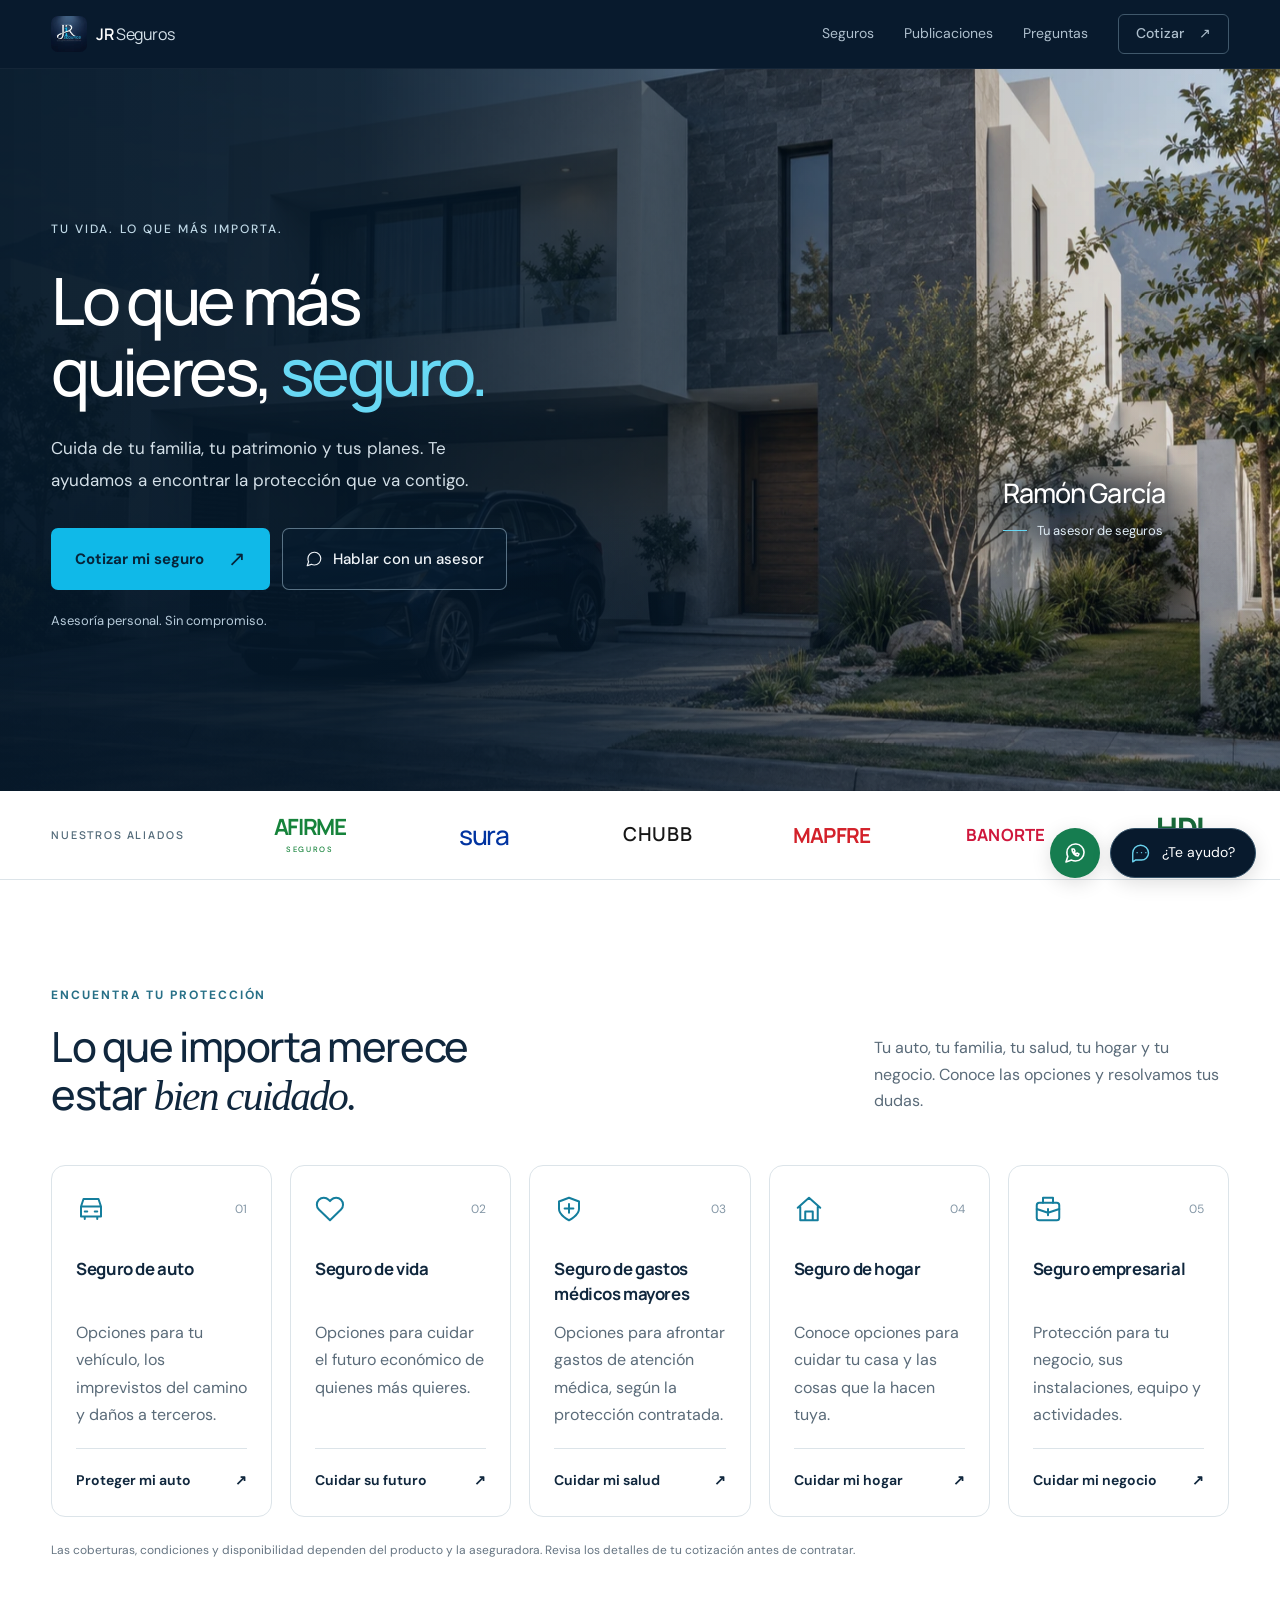
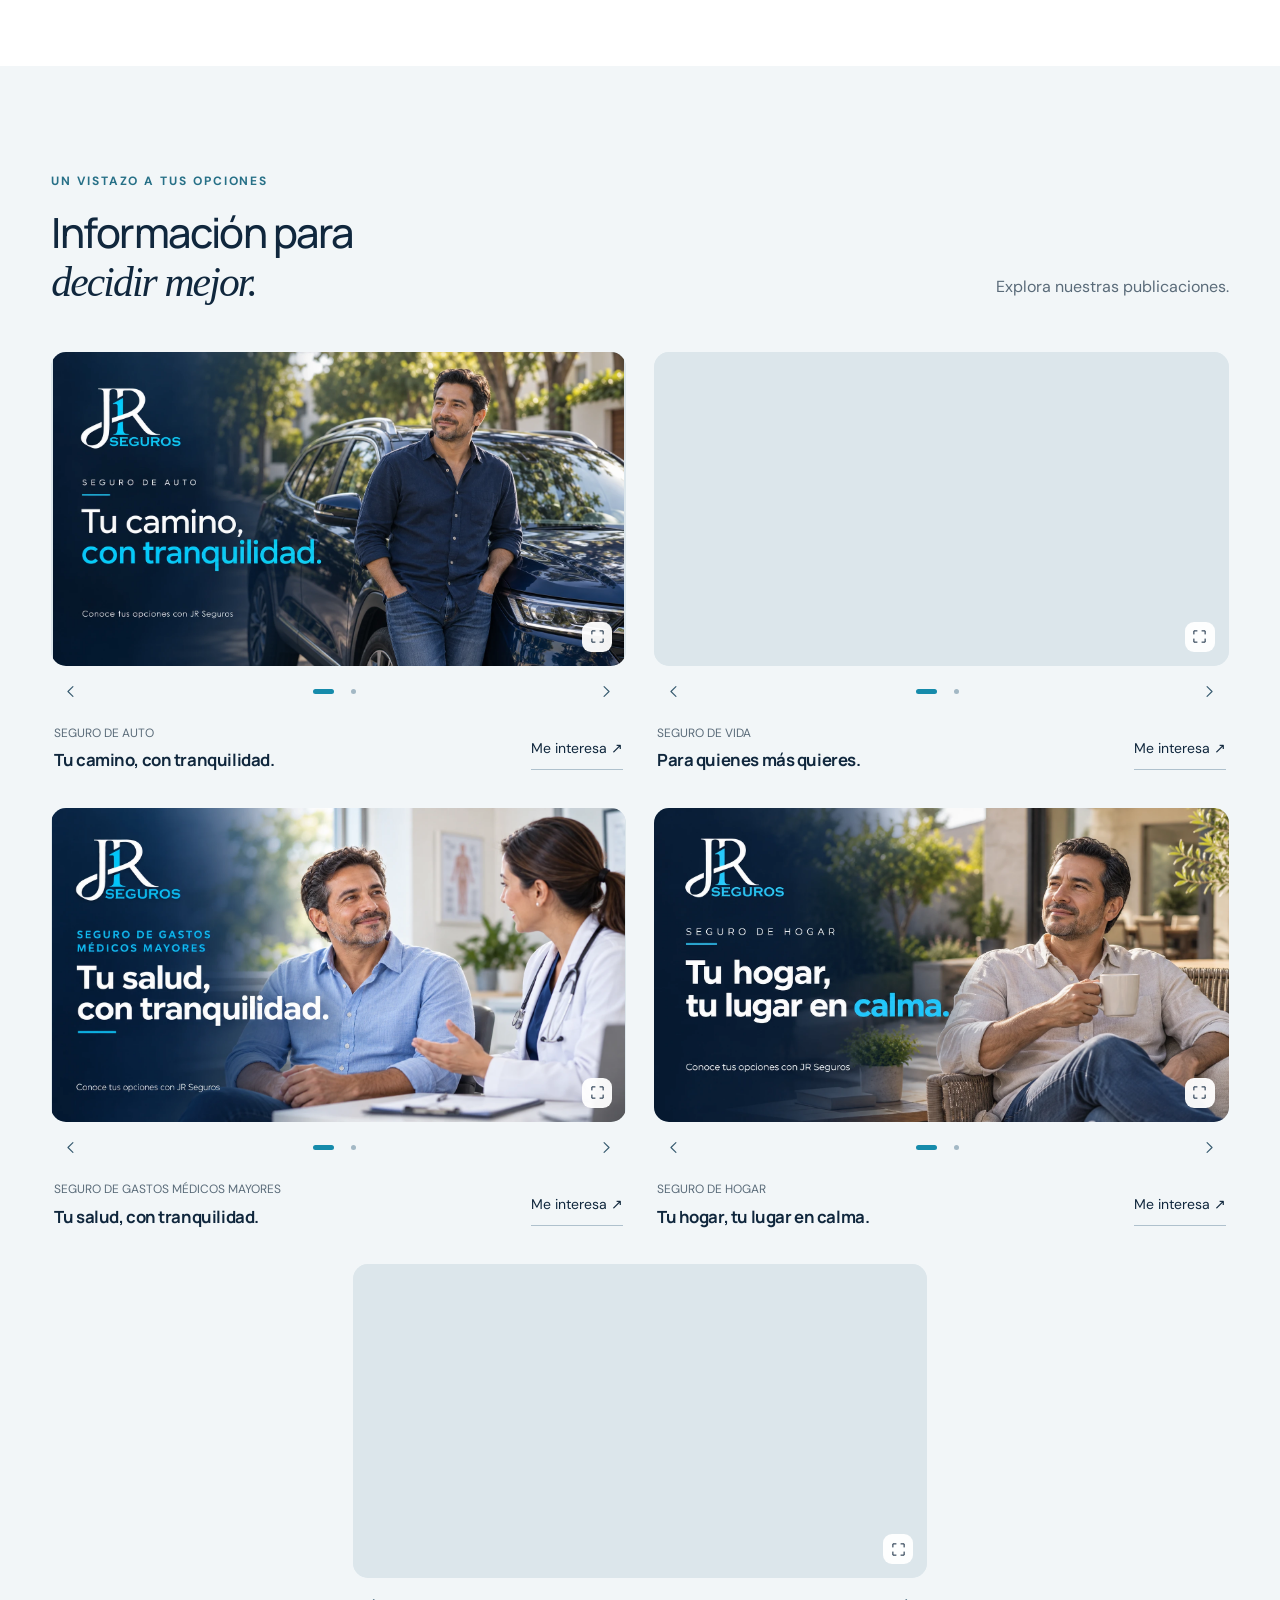
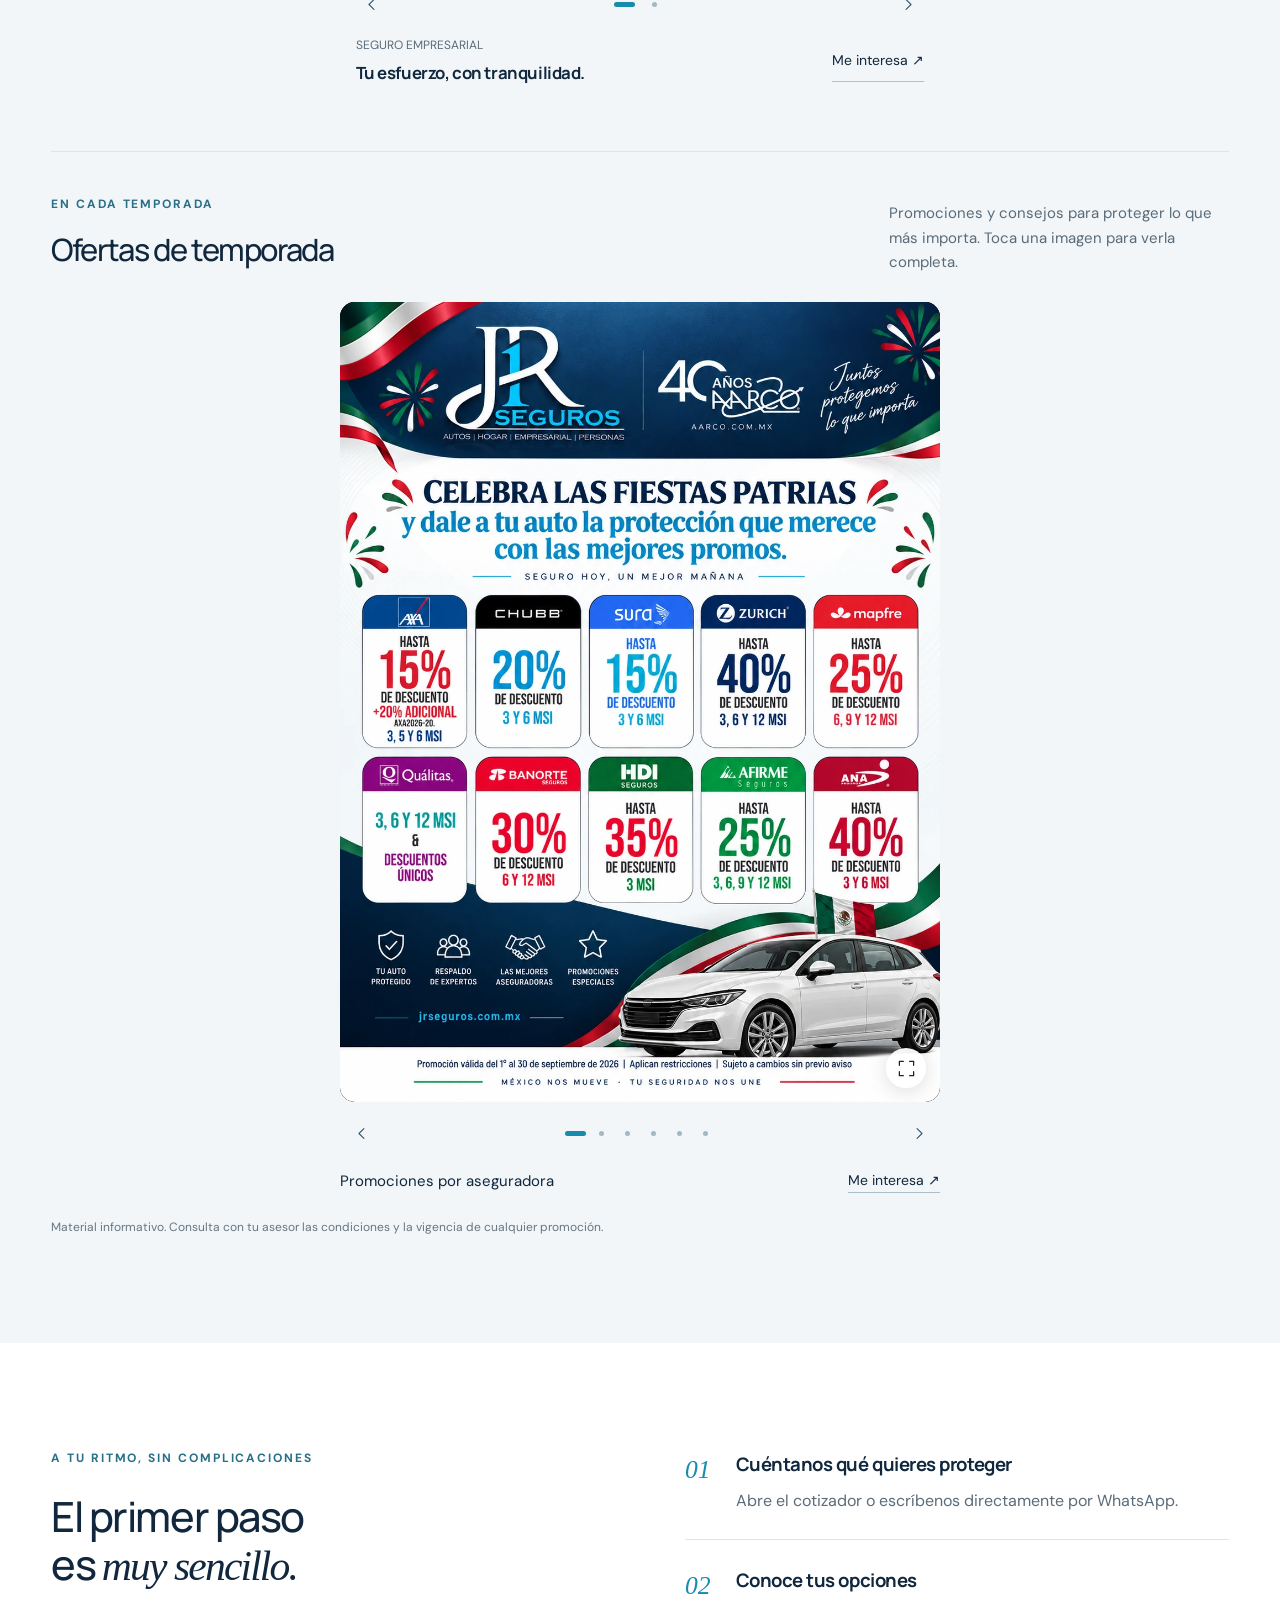
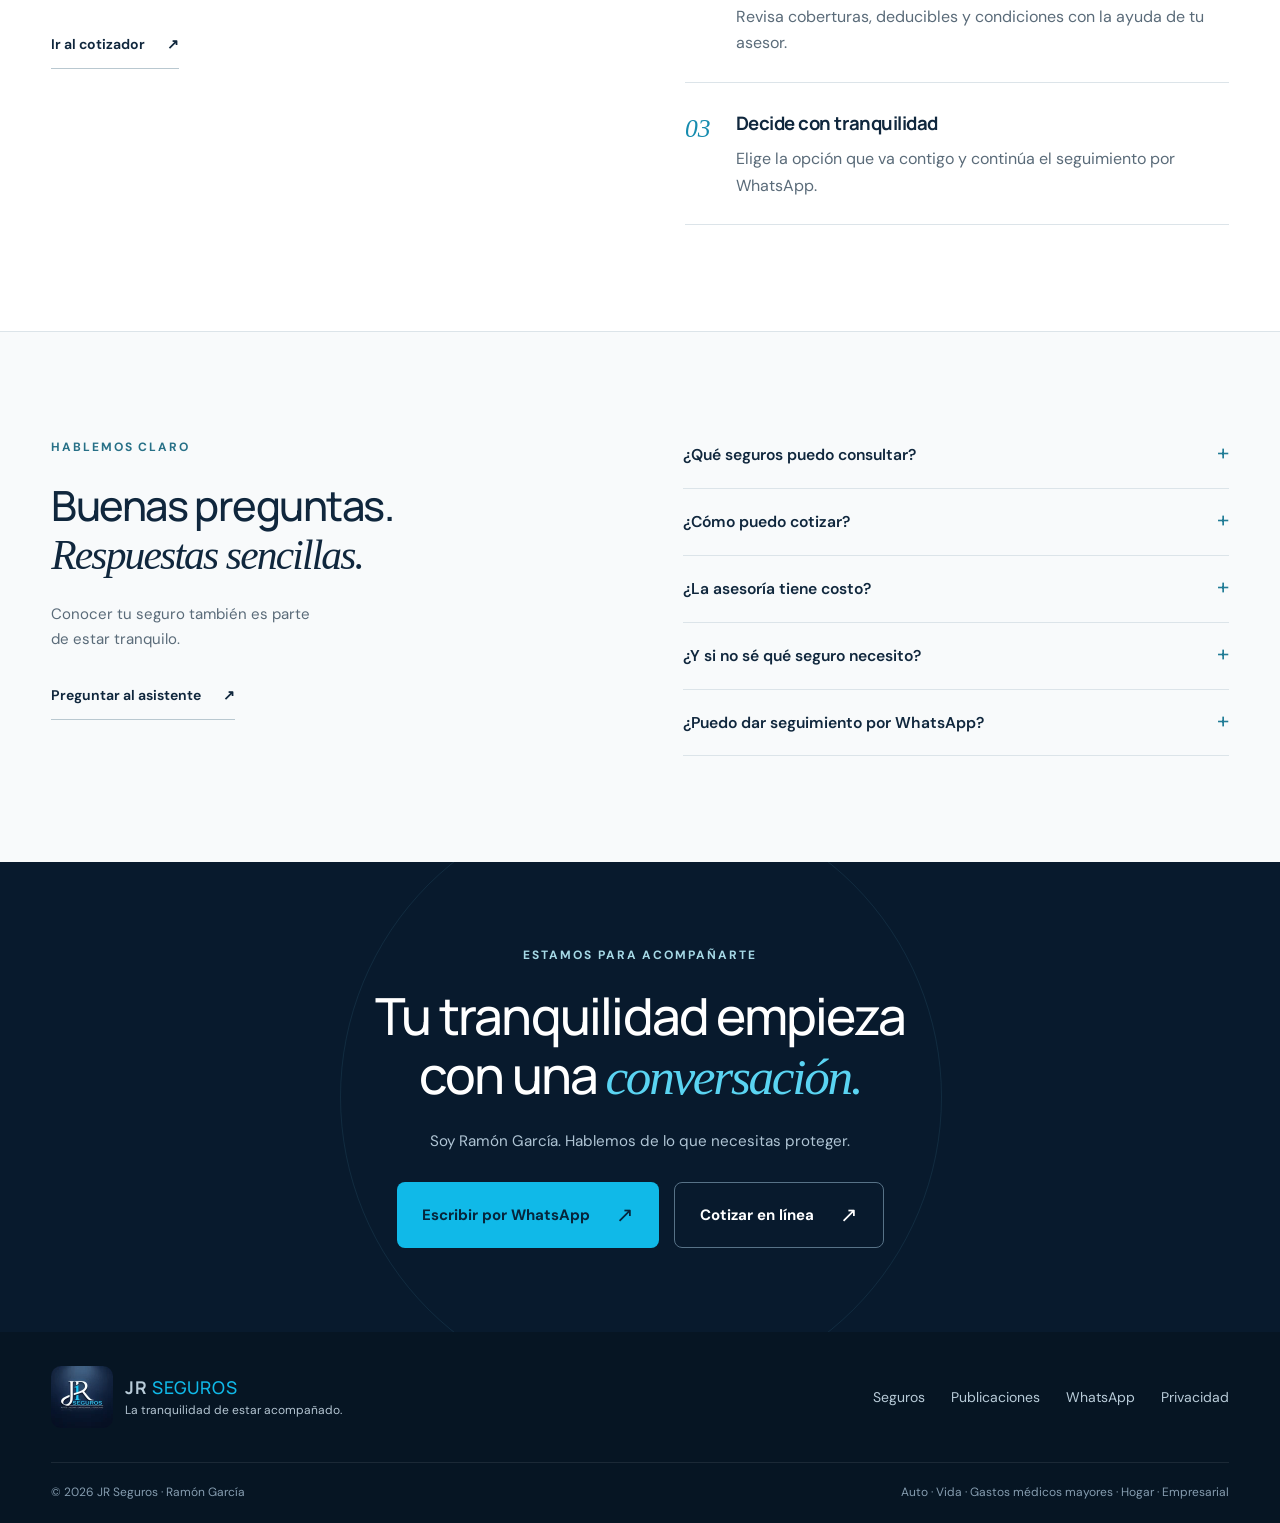
==== index.html @ f280c296 "Agrega ofertas con identidad JR y carrusel de cuatro segundos" ====
<!doctype html>
<html lang="es-MX">
  <head>
    <meta charset="utf-8" />
    <meta name="viewport" content="width=device-width, initial-scale=1" />
    <meta name="theme-color" content="#081a2d" />
    <meta
      name="description"
      content="JR Seguros: seguro de auto, vida, gastos médicos mayores, hogar y empresarial. Cotiza y recibe atención personal de Ramón García por WhatsApp."
    />
    <title>JR Seguros | Protege lo que hace tu vida única</title>
    <link
      rel="icon"
      href="assets/images/optimized/favicon.png"
      type="image/png"
    />
    <link
      rel="preload"
      href="assets/fonts/dm-sans-latin.woff2"
      as="font"
      type="font/woff2"
      crossorigin
    />
    <link
      rel="preload"
      href="assets/fonts/manrope-latin.woff2"
      as="font"
      type="font/woff2"
      crossorigin
    />
    <link rel="stylesheet" href="css/styles.css" />
    <link rel="stylesheet" href="css/intro.css" />
    <link rel="stylesheet" href="css/motion.css" />
    <link rel="stylesheet" href="css/carruseles.css?v=temporada-202609" />
    <link rel="stylesheet" href="css/aliados.css" />
    <link rel="stylesheet" href="css/productos.css" />
    <link rel="stylesheet" href="css/pulido.css" />
    <script src="js/contenido.js?v=temporada-202609" defer></script>
    <script src="js/conocimiento.js" defer></script>
    <script src="js/asistente.js" defer></script>
    <script src="js/carruseles.js?v=temporada-202609" defer></script>
    <script src="js/aliados.js" defer></script>
    <script src="js/app.js?v=temporada-202609" defer></script>
  </head>
  <body>
    <a class="skip-link" href="#contenido">Saltar al contenido</a>
    <header class="header" id="inicio">
      <div class="container nav-row">
        <a class="brand" href="#inicio" aria-label="JR Seguros, inicio"
          ><img
            src="assets/images/optimized/logo-minimalista.webp"
            alt=""
            width="36"
            height="36"
          /><span>JR <b>Seguros</b></span></a
        >
        <button
          class="menu-toggle icon-button"
          id="menu-toggle"
          aria-label="Abrir menú"
          aria-controls="nav"
          aria-expanded="false"
        >
          <svg viewBox="0 0 24 24"><path d="M4 7h16M4 12h16M4 17h16" /></svg>
        </button>
        <nav id="nav" aria-label="Navegación principal">
          <a href="#seguros">Seguros</a
          ><a href="#publicaciones">Publicaciones</a
          ><a href="#preguntas">Preguntas</a
          ><a
            class="nav-quote"
            data-cotizar
            href="cotizar.html?v=aviso-3s-v2"
            target="_blank"
            rel="noopener noreferrer"
            >Cotizar <span aria-hidden="true">↗</span></a
          >
        </nav>
      </div>
    </header>
    <main id="contenido">
      <section class="intro" aria-labelledby="hero-title">
        <div class="intro-background" aria-hidden="true">
          <img
            src="assets/images/optimized/portada-patrimonio.webp"
            alt=""
            width="1448"
            height="1086"
            fetchpriority="high"
          />
        </div>
        <div class="container intro-layout">
          <div class="intro-copy">
            <p class="intro-eyebrow">TU VIDA. LO QUE MÁS IMPORTA.</p>
            <h1 id="hero-title">
              Lo que más<br />quieres, <strong>seguro.</strong>
            </h1>
            <p class="intro-description">
              Cuida de tu familia, tu patrimonio y tus planes. Te ayudamos a
              encontrar la protección que va contigo.
            </p>
            <div class="intro-actions">
              <a
                class="button"
                data-cotizar
                href="cotizar.html?v=aviso-3s-v2"
                target="_blank"
                rel="noopener noreferrer"
                >Cotizar mi seguro <span aria-hidden="true">↗</span></a
              ><a
                class="intro-whatsapp"
                data-whatsapp
                href="https://wa.me/524774909866"
                target="_blank"
                rel="noopener noreferrer"
                ><svg viewBox="0 0 24 24">
                  <path
                    d="M21 11.5a8.4 8.4 0 0 1-8.5 8.5 9.2 9.2 0 0 1-4-.9L3 21l1.8-5.5a9.2 9.2 0 0 1-.9-4A8.4 8.4 0 0 1 12.4 3H13a8.4 8.4 0 0 1 8 8z"
                  /></svg
                >Hablar con un asesor</a
              >
            </div>
            <p class="intro-note">Asesoría personal. Sin compromiso.</p>
          </div>
          <div class="intro-signature">
            <p class="intro-signature-name">Ramón García</p>
            <p class="intro-signature-role">Tu asesor de seguros</p>
          </div>
        </div>
      </section>
      <section
        class="insurer-strip allies-strip"
        aria-labelledby="allies-title"
      >
        <div class="container allies-row">
          <h2 class="allies-heading" id="allies-title">NUESTROS ALIADOS</h2>
          <div class="allies-window">
            <div class="allies-track">
              <ul class="allies-list">
                <li>
                  <span class="ally-name ally-afirme"
                    >AFIRME<small>SEGUROS</small></span
                  >
                </li>
                <li><span class="ally-name ally-sura">sura</span></li>
                <li><span class="ally-name ally-chubb">CHUBB</span></li>
                <li><span class="ally-name ally-mapfre">MAPFRE</span></li>
                <li><span class="ally-name ally-banorte">BANORTE</span></li>
                <li>
                  <span class="ally-name ally-hdi"
                    >HDI<small>SEGUROS</small></span
                  >
                </li>
                <li>
                  <span class="ally-name ally-ana"
                    >ANA<small>SEGUROS</small></span
                  >
                </li>
                <li><span class="ally-name ally-axa">AXA</span></li>
                <li><span class="ally-name ally-qualitas">Quálitas</span></li>
                <li><span class="ally-name ally-zurich">Zurich</span></li>
              </ul>
            </div>
          </div>
        </div>
      </section>
      <section class="section container" id="seguros">
        <div class="section-heading reveal">
          <div>
            <p class="eyebrow dark">ENCUENTRA TU PROTECCIÓN</p>
            <h2>Lo que importa merece<br />estar <em>bien cuidado.</em></h2>
          </div>
          <p>
            Tu auto, tu familia, tu salud, tu hogar y tu negocio. Conoce las
            opciones y resolvamos tus dudas.
          </p>
        </div>
        <div class="product-grid" id="product-grid"></div>
        <p class="fine-print">
          Las coberturas, condiciones y disponibilidad dependen del producto y
          la aseguradora. Revisa los detalles de tu cotización antes de
          contratar.
        </p>
      </section>
      <section class="publications section" id="publicaciones">
        <div class="container">
          <div class="section-heading reveal">
            <div>
              <p class="eyebrow dark">UN VISTAZO A TUS OPCIONES</p>
              <h2>Información para<br /><em>decidir mejor.</em></h2>
            </div>
            <p>Explora nuestras publicaciones.</p>
          </div>
          <div class="publication-grid" id="publication-grid"></div>
          <section
            class="seasonal-section"
            id="ofertas"
            aria-labelledby="seasonal-title"
          >
            <div class="seasonal-heading reveal">
              <div>
                <p class="eyebrow dark">EN CADA TEMPORADA</p>
                <h3 id="seasonal-title">Ofertas de temporada</h3>
              </div>
              <p id="seasonal-description">
                Un espacio para conocer nuestras próximas promociones.
              </p>
            </div>
            <div id="seasonal-carousel"></div>
          </section>
          <p class="fine-print">
            Material informativo. Consulta con tu asesor las condiciones y la
            vigencia de cualquier promoción.
          </p>
        </div>
      </section>
      <section
        class="section container process"
        aria-labelledby="process-title"
      >
        <div class="reveal">
          <p class="eyebrow dark">A TU RITMO, SIN COMPLICACIONES</p>
          <h2 id="process-title">
            El primer paso<br />es <em>muy sencillo.</em>
          </h2>
          <a
            class="text-link"
            data-cotizar
            href="cotizar.html?v=aviso-3s-v2"
            target="_blank"
            rel="noopener noreferrer"
            >Ir al cotizador <span aria-hidden="true">↗</span></a
          >
        </div>
        <div class="steps">
          <article class="reveal">
            <span>01</span>
            <div>
              <h3>Cuéntanos qué quieres proteger</h3>
              <p>Abre el cotizador o escríbenos directamente por WhatsApp.</p>
            </div>
          </article>
          <article class="reveal">
            <span>02</span>
            <div>
              <h3>Conoce tus opciones</h3>
              <p>
                Revisa coberturas, deducibles y condiciones con la ayuda de tu
                asesor.
              </p>
            </div>
          </article>
          <article class="reveal">
            <span>03</span>
            <div>
              <h3>Decide con tranquilidad</h3>
              <p>
                Elige la opción que va contigo y continúa el seguimiento por
                WhatsApp.
              </p>
            </div>
          </article>
        </div>
      </section>
      <section class="faq-section section" id="preguntas">
        <div class="container faq-layout">
          <div class="reveal">
            <p class="eyebrow dark">HABLEMOS CLARO</p>
            <h2>Buenas preguntas.<br /><em>Respuestas sencillas.</em></h2>
            <p>Conocer tu seguro también es parte<br />de estar tranquilo.</p>
            <button class="text-link" data-open-chat>
              Preguntar al asistente <span aria-hidden="true">↗</span>
            </button>
          </div>
          <div class="faq-list" id="faq-list"></div>
        </div>
      </section>
      <section class="contact-section" id="contacto">
        <div class="container contact-inner reveal">
          <p class="eyebrow">ESTAMOS PARA ACOMPAÑARTE</p>
          <h2>Tu tranquilidad empieza<br />con una <em>conversación.</em></h2>
          <p>Soy Ramón García. Hablemos de lo que necesitas proteger.</p>
          <div class="contact-actions">
            <a
              class="button"
              data-whatsapp
              href="https://wa.me/524774909866"
              target="_blank"
              rel="noopener noreferrer"
              >Escribir por WhatsApp <span aria-hidden="true">↗</span></a
            ><a
              class="button button-outline"
              data-cotizar
              href="cotizar.html?v=aviso-3s-v2"
              target="_blank"
              rel="noopener noreferrer"
              >Cotizar en línea <span aria-hidden="true">↗</span></a
            >
          </div>
        </div>
      </section>
    </main>
    <footer>
      <div class="container footer-main">
        <a class="brand" href="#inicio"
          ><img
            src="assets/images/optimized/logo-minimalista.webp"
            alt="Logo JR Seguros"
            width="62"
            height="62"
          /><span
            >JR <b>SEGUROS</b
            ><small>La tranquilidad de estar acompañado.</small></span
          ></a
        >
        <div class="footer-links">
          <a href="#seguros">Seguros</a
          ><a href="#publicaciones">Publicaciones</a
          ><a
            data-whatsapp
            href="https://wa.me/524774909866"
            target="_blank"
            rel="noopener noreferrer"
            >WhatsApp</a
          ><button id="privacy-open">Privacidad</button>
        </div>
      </div>
      <div class="container footer-bottom">
        <span>© <span id="year">2026</span> JR Seguros · Ramón García</span
        ><span>Auto · Vida · Gastos médicos mayores · Hogar · Empresarial</span>
      </div>
    </footer>
    <div class="floating-actions">
      <a
        class="floating-wa"
        data-whatsapp
        href="https://wa.me/524774909866"
        target="_blank"
        rel="noopener noreferrer"
        aria-label="Contactar a JR Seguros por WhatsApp"
        ><svg viewBox="0 0 24 24">
          <path
            d="M21 11.5a8.4 8.4 0 0 1-8.5 8.5 9.2 9.2 0 0 1-4-.9L3 21l1.8-5.5a9.2 9.2 0 0 1-.9-4A8.4 8.4 0 0 1 12.4 3H13a8.4 8.4 0 0 1 8 8z"
          />
          <path d="M9 8c0 4 3 7 6 7l1-2-2-1-1 1-2-2 1-1-1-2z" /></svg></a
      ><button
        class="chat-launcher"
        id="chat-launcher"
        aria-label="Abrir asistente de JR Seguros"
        aria-controls="chat-panel"
        aria-expanded="false"
      >
        <svg viewBox="0 0 24 24">
          <path d="M20 11.5a8 8 0 0 1-8 8H5l-3 2v-10a9 9 0 0 1 18 0Z" />
          <path d="M7 11h.01M12 11h.01M17 11h.01" /></svg
        ><span>¿Te ayudo?</span>
      </button>
    </div>
    <section
      class="chat-panel"
      id="chat-panel"
      role="dialog"
      aria-labelledby="chat-title"
      hidden
    >
      <header class="chat-header">
        <span class="chat-monogram">JR</span>
        <div>
          <h2 id="chat-title">Asistente JR</h2>
          <span>Guía de preguntas frecuentes</span>
        </div>
        <button
          class="icon-button"
          id="chat-close"
          aria-label="Cerrar asistente"
        >
          <svg viewBox="0 0 24 24" aria-hidden="true">
            <path d="m6 6 12 12M18 6 6 18" />
          </svg>
        </button>
      </header>
      <div class="chat-content" id="chat-content">
        <div
          class="chat-messages"
          id="chat-messages"
          role="log"
          aria-live="polite"
          aria-relevant="additions"
          aria-label="Conversación con el asistente"
        ></div>
        <div class="chat-suggestions" id="chat-suggestions"></div>
        <a
          class="chat-human"
          data-whatsapp
          href="https://wa.me/524774909866"
          target="_blank"
          rel="noopener noreferrer"
          >Hablar con Ramón por WhatsApp <span aria-hidden="true">↗</span></a
        >
      </div>
      <div class="chat-composer">
        <form id="chat-form">
          <label class="sr-only" for="chat-input">Tu pregunta</label
          ><input
            id="chat-input"
            placeholder="Escribe tu pregunta…"
            maxlength="500"
            autocomplete="off"
            required
          /><button type="submit" aria-label="Enviar pregunta">
            <svg viewBox="0 0 24 24" aria-hidden="true">
              <path d="M12 19V5m-6 6 6-6 6 6" />
            </svg>
          </button>
        </form>
        <p class="chat-disclaimer">
          Respuestas automáticas. No compartas datos sensibles.
        </p>
      </div>
    </section>
    <dialog
      id="publication-dialog"
      class="publication-dialog"
      aria-labelledby="publication-title"
    >
      <div class="dialog-bar">
        <h2 id="publication-title">Publicación</h2>
        <button
          class="icon-button"
          data-close-dialog
          aria-label="Cerrar publicación"
        >
          <svg viewBox="0 0 24 24" aria-hidden="true">
            <path d="m6 6 12 12M18 6 6 18" />
          </svg>
        </button>
      </div>
      <div class="lightbox-image"><img id="publication-image" alt="" /></div>
      <div class="dialog-footer">
        <span id="publication-description"></span
        ><a
          class="button button-small"
          id="publication-contact"
          target="_blank"
          rel="noopener noreferrer"
          >Me interesa <span aria-hidden="true">↗</span></a
        >
      </div>
    </dialog>
    <dialog
      id="privacy-dialog"
      class="privacy-dialog"
      aria-labelledby="privacy-title"
    >
      <div class="dialog-bar">
        <h2 id="privacy-title">Privacidad en este sitio</h2>
        <button
          class="icon-button"
          data-close-dialog
          aria-label="Cerrar privacidad"
        >
          <svg viewBox="0 0 24 24" aria-hidden="true">
            <path d="m6 6 12 12M18 6 6 18" />
          </svg>
        </button>
      </div>
      <div class="privacy-content">
        <p>
          Esta página no contiene formularios de registro ni solicita datos
          personales para consultar las publicaciones.
        </p>
        <p>
          El asistente procesa tus preguntas en tu navegador. La conversación no
          se envía a un servicio de inteligencia artificial y se elimina al
          recargar la página.
        </p>
        <p>
          Al abrir WhatsApp o el cotizador visitarás un servicio externo, sujeto
          a sus propios avisos de privacidad. El mensaje preparado para WhatsApp
          solo se envía cuando tú lo confirmas dentro de esa aplicación.
        </p>
        <p>
          El sitio no incorpora herramientas de analítica ni cookies de
          publicidad. El proveedor de alojamiento puede registrar datos técnicos
          de acceso. Para conocer el tratamiento de la información que entregues
          durante una cotización, solicita el aviso de privacidad
          correspondiente a tu asesor.
        </p>
      </div>
    </dialog>
    <noscript
      ><p class="noscript">
        Activa JavaScript para usar la galería interactiva y el asistente.
        Puedes cotizar y contactar por WhatsApp con los botones de esta página.
      </p></noscript
    >
  </body>
</html>
---- css/styles.css ----
@font-face {
  font-family: "DM Sans";
  font-style: normal;
  font-weight: 400 700;
  font-display: swap;
  src: url("../assets/fonts/dm-sans-latin.woff2") format("woff2");
}
@font-face {
  font-family: "Manrope";
  font-style: normal;
  font-weight: 400 800;
  font-display: swap;
  src: url("../assets/fonts/manrope-latin.woff2") format("woff2");
}
:root {
  --navy: #081a2d;
  --navy-light: #102b45;
  --cyan: #10b9e8;
  --ink: #10273d;
  --muted: #5a6b79;
  --line: #dce4e9;
  --pale: #f2f6f8;
  --white: #fff;
  --radius: 20px;
  --ease: cubic-bezier(0.2, 0.75, 0.2, 1);
}
* {
  box-sizing: border-box;
}
html {
  scroll-behavior: smooth;
  scroll-padding-top: 84px;
}
body {
  margin: 0;
  color: var(--ink);
  background: var(--white);
  font-family: "DM Sans", sans-serif;
  font-size: 16px;
  line-height: 1.65;
}
body.modal-open {
  overflow: hidden;
}
a {
  color: inherit;
  text-decoration: none;
}
button,
input {
  font: inherit;
}
button,
a {
  -webkit-tap-highlight-color: transparent;
}
button {
  cursor: pointer;
}
button {
  color: inherit;
}
button:disabled {
  cursor: wait;
}
img {
  display: block;
  max-width: 100%;
}
svg {
  width: 24px;
  height: 24px;
  fill: none;
  stroke: currentColor;
  stroke-width: 1.6;
  stroke-linecap: round;
  stroke-linejoin: round;
  flex-shrink: 0;
}
h1,
h2,
h3,
p {
  margin: 0;
}
h1,
h2,
h3 {
  font-family: "Manrope", sans-serif;
}
h1,
h2 {
  font-weight: 500;
  letter-spacing: -0.055em;
  line-height: 1.15;
}
h1 {
  font-size: clamp(3rem, 4.65vw, 4.5rem);
}
h2 {
  font-size: clamp(2.1rem, 3.25vw, 3.3rem);
}
h3 {
  font-size: 1.16rem;
  letter-spacing: -0.025em;
}
em {
  font-family: Georgia, "Times New Roman", serif;
  font-weight: 400;
  letter-spacing: -0.045em;
}
button {
  border: 0;
  background: none;
}
:focus-visible {
  outline: 3px solid #0095c1;
  outline-offset: 5px;
}
.container {
  width: min(1760px, calc(100% - clamp(40px, 8vw, 128px)));
  margin-inline: auto;
}
.section {
  padding-block: 106px;
}
.eyebrow {
  font-size: 0.75rem;
  font-weight: 700;
  letter-spacing: 0.16em;
  color: #a6d9e6;
  display: flex;
  align-items: center;
  gap: 10px;
  margin-bottom: 24px;
}
.eyebrow > span {
  width: 24px;
  height: 1px;
  background: var(--cyan);
}
.eyebrow.dark {
  color: #277087;
}
.button {
  display: inline-flex;
  align-items: center;
  justify-content: center;
  gap: 26px;
  background: var(--cyan);
  color: #06253b;
  min-height: 55px;
  padding: 15px 25px;
  border-radius: 8px;
  font-weight: 700;
  font-size: 0.94rem;
  transition:
    transform 0.25s,
    background 0.25s,
    box-shadow 0.25s;
}
.button:hover {
  background: #4dcdf0;
  transform: translateY(-3px);
  box-shadow: 0 8px 25px #04b8e71a;
}
.button span {
  font-size: 1.3rem;
  font-weight: 400;
}
.button-small {
  min-height: 45px;
  padding: 10px 20px;
  font-size: 0.875rem;
  gap: 16px;
}
.button-outline {
  background: transparent;
  border: 1px solid #577287;
  color: white;
}
.button-outline:hover {
  background: #173852;
}
.text-link {
  display: inline-flex;
  align-items: center;
  gap: 12px;
  font-size: 0.92rem;
  font-weight: 650;
  padding: 12px 0;
  border-bottom: 1px solid #b9c8d0;
}
.text-link span {
  margin-left: 10px;
}
.text-link:hover {
  color: #0083a9;
}
.text-link.light {
  color: #f0f7fb;
  border-bottom-color: #496075;
}
.icon-button {
  display: grid;
  place-items: center;
  width: 44px;
  height: 44px;
  border-radius: 50%;
  font-size: 1.8rem;
  line-height: 1;
}
.icon-button:hover {
  background: #8097ae21;
}
.header {
  background: var(--navy);
  color: white;
  position: sticky;
  top: 0;
  z-index: 30;
  border-bottom: 1px solid #ffffff0c;
}
.nav-row {
  min-height: 68px;
  display: flex;
  align-items: center;
  justify-content: space-between;
  gap: 24px;
}
.brand {
  display: flex;
  align-items: center;
  gap: 12px;
  flex-shrink: 0;
  line-height: 1.3;
}
.brand img {
  width: 62px;
  height: 62px;
  object-fit: cover;
  border-radius: 10px;
}
.brand > span {
  font-family: "Manrope", sans-serif;
  letter-spacing: 0.04em;
  font-size: 1.1rem;
  font-weight: 700;
}
.brand b {
  color: var(--cyan);
  font-weight: 500;
}
.brand small {
  display: block;
  font-family: "DM Sans", sans-serif;
  font-weight: 400;
  font-size: 0.75rem;
  letter-spacing: 0;
  color: #b3c4d1;
  margin-top: 5px;
}
/* Identidad compacta solo en la navegación; el pie conserva su presentación. */
.header .brand {
  gap: 9px;
}
.header .brand img {
  width: 36px;
  height: 36px;
  border-radius: 7px;
}
.header .brand > span {
  font-size: 1rem;
  font-weight: 600;
  letter-spacing: -0.025em;
}
.header .brand b {
  font-weight: 400;
  color: #d5e1e9;
}
.header nav {
  display: flex;
  align-items: center;
  gap: 30px;
  font-size: 0.875rem;
}
.header nav > a:not(.button) {
  color: #aebfcd;
  transition: color 0.2s;
}
.header nav > .nav-quote {
  display: inline-flex;
  align-items: center;
  justify-content: center;
  gap: 15px;
  min-height: 40px;
  padding: 7px 17px;
  border: 1px solid #40586b;
  border-radius: 6px;
  color: #dfecf4;
  font-size: 0.875rem;
  font-weight: 500;
}
.header nav > .nav-quote:hover {
  background: #ffffff08;
  border-color: #87a6ba;
}
.header nav > a:hover {
  color: white;
}
.menu-toggle {
  display: none;
}
.insurer-strip {
  border-bottom: 1px solid var(--line);
}
.insurer-row {
  display: flex;
  align-items: center;
  gap: 65px;
  padding-block: 32px;
}
.insurer-row > p {
  font-size: 0.79rem;
  color: #657582;
  line-height: 1.5;
  flex-shrink: 0;
}
.insurer-row strong {
  font-weight: 500;
  color: #304d63;
}
.insurer-names {
  display: flex;
  justify-content: space-around;
  align-items: center;
  width: 100%;
  gap: 30px;
  color: #496173;
}
.insurer-names > span {
  font-family: Georgia, serif;
  font-size: 1.65rem;
  font-weight: bold;
}
.insurer-names > span:nth-child(2) {
  font:
    700 1.1rem "Manrope",
    sans-serif;
  letter-spacing: 0.05em;
}
.insurer-names > span:nth-child(3) {
  font:
    800 1.85rem "Manrope",
    sans-serif;
}
.insurer-names small {
  font:
    600 0.6rem "DM Sans",
    sans-serif;
}
/* Acentos de marca basados en los logotipos de la web original. */
.insurer-names .insurer-qualitas {
  color: #86247b;
}
.insurer-names .insurer-banorte {
  color: #cf173c;
}
.insurer-names .insurer-hdi {
  color: #176939;
}
.insurer-names .insurer-hdi small {
  color: #707574;
}
.insurer-names .insurer-zurich {
  color: #003b71;
}
.section-heading {
  display: flex;
  justify-content: space-between;
  align-items: flex-end;
  gap: 40px;
  margin-bottom: 45px;
}
.section-heading > p {
  color: var(--muted);
  font-size: 0.95rem;
  max-width: 355px;
  padding-bottom: 6px;
}
.section-heading .eyebrow {
  margin-bottom: 17px;
}
.product-grid {
  display: grid;
  grid-template-columns: repeat(4, 1fr);
  gap: 18px;
}
.product-card {
  border: 1px solid var(--line);
  padding: 28px 24px 24px;
  border-radius: 14px;
  transition:
    transform 0.3s,
    box-shadow 0.3s,
    border-color 0.3s;
  background: white;
}
.product-card:hover {
  transform: translateY(-7px);
  border-color: #82c9de;
  box-shadow: 0 15px 35px #103f5710;
}
.product-top {
  display: flex;
  justify-content: space-between;
  align-items: center;
  margin-bottom: 33px;
}
.product-top svg {
  width: 30px;
  height: 30px;
  color: #147e9d;
}
.product-top span {
  font-size: 0.75rem;
  color: #8497a6;
}
.product-card h3 {
  font-size: 1.26rem;
  margin-bottom: 13px;
}
.product-card p {
  font-size: 0.9rem;
  color: var(--muted);
  min-height: 75px;
  line-height: 1.7;
}
.product-card .text-link {
  font-size: 0.81rem;
  margin-top: 20px;
  display: flex;
  justify-content: space-between;
  border-bottom: 0;
  border-top: 1px solid var(--line);
  padding-top: 20px;
  padding-bottom: 0;
}
.fine-print {
  color: #677683;
  font-size: 0.75rem;
  margin-top: 23px;
  line-height: 1.7;
}
.publications {
  background: var(--pale);
}
.publication-grid {
  display: grid;
  grid-template-columns: 1fr 1fr;
  gap: 34px 28px;
}
.publication-card {
  min-width: 0;
}
.publication-image-button {
  display: block;
  width: 100%;
  padding: 0;
  background: #dce6eb;
  border-radius: 15px;
  overflow: hidden;
  position: relative;
}
.publication-image-button img {
  width: 100%;
  height: auto;
  aspect-ratio: 1200/655;
  object-fit: contain;
  transition: transform 0.6s var(--ease);
}
.publication-image-button:hover img {
  transform: scale(1.025);
}
.zoom-indicator {
  position: absolute;
  right: 14px;
  bottom: 14px;
  background: #fffffff2;
  width: 40px;
  height: 40px;
  display: grid;
  place-items: center;
  border-radius: 50%;
  color: var(--ink);
  box-shadow: 0 3px 20px #0002;
}
.zoom-indicator svg {
  width: 19px;
  height: 19px;
}
.publication-info {
  display: flex;
  justify-content: space-between;
  align-items: center;
  gap: 20px;
  padding: 17px 3px 0;
}
.publication-info h3 {
  font-size: 1.05rem;
}
.publication-info p {
  font-size: 0.75rem;
  color: var(--muted);
  margin-bottom: 3px;
}
.publication-info > a {
  font-size: 0.8rem;
  white-space: nowrap;
  border-bottom: 1px solid #afc1cd;
  padding-block: 5px;
}
.process {
  display: grid;
  grid-template-columns: 1fr 1fr;
  gap: 90px;
}
.process .text-link {
  margin-top: 30px;
}
.steps article {
  display: flex;
  gap: 25px;
  padding-block: 25px;
  border-bottom: 1px solid var(--line);
}
.steps article:first-child {
  padding-top: 0;
}
.steps article > span {
  color: #168caf;
  font-family: Georgia, serif;
  font-size: 1.6rem;
  font-style: italic;
}
.steps p {
  font-size: 0.93rem;
  color: var(--muted);
  margin-top: 8px;
}
.faq-section {
  background: #f8fafb;
  border-top: 1px solid var(--line);
}
.faq-layout {
  display: grid;
  grid-template-columns: 1fr 1fr;
  gap: 85px;
}
.faq-layout > div > p:not(.eyebrow) {
  color: var(--muted);
  margin-top: 23px;
  font-size: 0.94rem;
}
.faq-layout .text-link {
  margin-top: 20px;
}
.faq-list details {
  border-bottom: 1px solid var(--line);
  padding-block: 20px;
}
.faq-list details:first-child {
  padding-top: 4px;
}
.faq-list summary {
  cursor: pointer;
  list-style: none;
  display: flex;
  justify-content: space-between;
  gap: 25px;
  font-weight: 600;
  font-size: 0.98rem;
}
.faq-list summary::-webkit-details-marker {
  display: none;
}
.faq-list summary:after {
  content: "+";
  font-size: 1.4rem;
  font-weight: 400;
  color: #217c96;
  line-height: 1;
}
.faq-list details[open] summary:after {
  content: "−";
}
.faq-list details p {
  font-size: 0.9rem;
  line-height: 1.8;
  color: var(--muted);
  padding-top: 16px;
}
.contact-section {
  background: var(--navy);
  color: white;
  padding: 84px 0;
  text-align: center;
  position: relative;
  overflow: hidden;
}
.contact-section:before {
  content: "";
  position: absolute;
  width: 600px;
  height: 600px;
  border: 1px solid #68d5f018;
  border-radius: 50%;
  left: calc(50% - 300px);
  top: -66px;
  pointer-events: none;
}
.contact-inner {
  position: relative;
}
.contact-section .eyebrow {
  justify-content: center;
  margin-bottom: 20px;
}
.contact-section h2 {
  font-size: clamp(2.4rem, 4vw, 3.8rem);
}
.contact-section em {
  color: #5ad4f2;
}
.contact-section p:not(.eyebrow) {
  margin-top: 22px;
  color: #afc4d4;
  font-size: 0.95rem;
}
.contact-actions {
  display: flex;
  justify-content: center;
  gap: 15px;
  margin-top: 28px;
}
footer {
  background: #061523;
  color: #b8cbd8;
}
.footer-main {
  display: flex;
  justify-content: space-between;
  gap: 30px;
  align-items: center;
  padding-block: 34px;
}
.footer-links {
  display: flex;
  gap: 26px;
  font-size: 0.79rem;
  flex-wrap: wrap;
}
.footer-links button {
  padding: 0;
}
.footer-links a:hover,
.footer-links button:hover {
  color: var(--cyan);
}
.footer-bottom {
  display: flex;
  justify-content: space-between;
  gap: 25px;
  border-top: 1px solid #ffffff16;
  padding-block: 20px;
  font-size: 0.75rem;
  color: #859caf;
}
.floating-actions {
  position: fixed;
  bottom: 22px;
  right: 24px;
  z-index: 40;
  display: flex;
  align-items: center;
  gap: 10px;
}
.floating-wa {
  display: grid;
  place-items: center;
  width: 50px;
  height: 50px;
  background: #167d50;
  color: white;
  border-radius: 50%;
  box-shadow: 0 5px 20px #0002;
  transition: transform 0.2s;
}
.floating-wa:hover {
  transform: translateY(-3px);
  background: #10673f;
}
.chat-launcher {
  background: var(--navy);
  border: 1px solid #345268;
  color: #fff;
  border-radius: 28px;
  min-height: 50px;
  padding: 12px 20px;
  display: flex;
  align-items: center;
  gap: 10px;
  box-shadow: 0 5px 20px #0002;
  font-size: 0.85rem;
}
.chat-launcher svg {
  width: 21px;
  height: 21px;
  color: #6ad3ee;
}
.chat-panel {
  position: fixed;
  z-index: 50;
  right: 24px;
  bottom: 84px;
  width: 380px;
  height: 570px;
  max-height: calc(100dvh - 108px);
  border-radius: 20px;
  background: #fff;
  box-shadow: 0 20px 90px #001b3b40;
  border: 1px solid var(--line);
  display: flex;
  flex-direction: column;
  overflow: hidden;
  animation: enter 0.25s var(--ease);
}
[hidden] {
  display: none !important;
}
.chat-header {
  display: flex;
  align-items: center;
  gap: 11px;
  background: var(--navy);
  color: #fff;
  padding: 17px;
}
.chat-monogram {
  width: 38px;
  height: 38px;
  display: grid;
  place-items: center;
  border-radius: 10px;
  background: #1d3c53;
  font: italic 1.2rem Georgia;
  color: #65d7f3;
}
.chat-header h2 {
  font:
    600 0.95rem "Manrope",
    sans-serif;
  letter-spacing: 0;
}
.chat-header div > span {
  display: block;
  font-size: 0.75rem;
  color: #b5ccdc;
  margin-top: 3px;
}
.chat-header .icon-button {
  margin-left: auto;
}
.chat-messages {
  padding: 18px;
  overflow: auto;
  overscroll-behavior: contain;
  flex: 1;
  min-height: 75px;
  scroll-behavior: smooth;
  background: #f7fafc;
}
.chat-message {
  font-size: 0.85rem;
  background: #eaf0f5;
  border-radius: 12px 12px 12px 3px;
  padding: 12px 14px;
  margin-bottom: 12px;
  max-width: 95%;
  line-height: 1.7;
  overflow-wrap: anywhere;
  white-space: pre-line;
}
.chat-message.user {
  background: #10334d;
  color: white;
  margin-left: auto;
  border-radius: 12px 12px 3px 12px;
}
.chat-message a {
  display: block;
  color: #006a89;
  font-weight: 700;
  text-decoration: underline;
  margin-top: 8px;
}
.chat-suggestions {
  display: flex;
  gap: 6px;
  flex-wrap: wrap;
  padding: 12px 16px 5px;
}
.chat-suggestions button {
  border: 1px solid #cfdee6;
  border-radius: 20px;
  font-size: 0.75rem;
  padding: 6px 11px;
}
.chat-suggestions button:hover {
  background: #e8f7fc;
}
.chat-human {
  font-size: 0.76rem;
  color: #156d4b;
  padding: 8px 18px;
  display: flex;
  justify-content: space-between;
}
.chat-panel form {
  display: flex;
  align-items: center;
  gap: 8px;
  margin: 5px 15px 0;
  border: 1px solid #cfdae1;
  border-radius: 9px;
  padding: 5px 7px 5px 12px;
}
.chat-panel input {
  border: 0;
  min-width: 0;
  width: 100%;
  font-size: 1rem;
  color: var(--ink);
  background: transparent;
  outline-offset: 2px;
}
.chat-panel form button {
  width: 36px;
  height: 36px;
  flex-shrink: 0;
  border-radius: 7px;
  background: var(--navy);
  color: white;
  font-size: 1.3rem;
}
.chat-disclaimer {
  font-size: 0.75rem;
  color: #647785;
  text-align: center;
  padding: 8px;
}
.publication-dialog,
.privacy-dialog {
  border: 0;
  padding: 0;
  border-radius: 18px;
  box-shadow: 0 24px 90px #0005;
  color: var(--ink);
  max-height: 90dvh;
  width: min(1080px, calc(100% - 36px));
  overflow: auto;
}
.publication-dialog::backdrop,
.privacy-dialog::backdrop {
  background: #031322cf;
  backdrop-filter: blur(8px);
}
.dialog-bar {
  display: flex;
  justify-content: space-between;
  align-items: center;
  gap: 16px;
  padding: 12px 22px;
  border-bottom: 1px solid var(--line);
  background: white;
  position: sticky;
  top: 0;
  z-index: 1;
}
.dialog-bar h2 {
  font-size: 1.08rem;
  letter-spacing: -0.02em;
  font-weight: 600;
}
.lightbox-image {
  background: #edf2f5;
  overflow: auto;
  max-height: 65dvh;
  text-align: center;
}
.lightbox-image img {
  width: 100%;
  height: auto;
  max-height: 65dvh;
  object-fit: contain;
  margin: auto;
}
.dialog-footer {
  padding: 16px 23px;
  display: flex;
  justify-content: space-between;
  align-items: center;
  gap: 20px;
  font-size: 0.8rem;
}
.dialog-footer > span {
  color: var(--muted);
  max-width: 70%;
}
.privacy-dialog {
  max-width: 640px;
}
.privacy-content {
  padding: 25px;
  font-size: 0.92rem;
}
.privacy-content p + p {
  margin-top: 17px;
}
.sr-only,
.skip-link:not(:focus) {
  position: absolute;
  width: 1px;
  height: 1px;
  overflow: hidden;
  clip-path: inset(50%);
  white-space: nowrap;
}
.skip-link:focus {
  position: fixed;
  top: 10px;
  left: 10px;
  z-index: 100;
  background: white;
  color: var(--ink);
  padding: 12px;
}
.noscript {
  padding: 20px;
  background: #e6f5fa;
}
.reveal {
  opacity: 1;
}
.motion-ready .reveal {
  opacity: 0;
  transform: translateY(22px);
  transition:
    opacity 0.75s var(--ease),
    transform 0.75s var(--ease);
}
.motion-ready .reveal.visible {
  opacity: 1;
  transform: translateY(0);
}
@keyframes enter {
  from {
    opacity: 0;
    transform: translateY(20px);
  }
  to {
    opacity: 1;
    transform: translateY(0);
  }
}

@media (max-width: 1100px) {
  .container {
    width: calc(100% - 64px);
  }
  .header nav {
    gap: 18px;
    font-size: 0.8rem;
  }
  .product-card {
    padding: 24px 18px;
  }
  .product-card p {
    min-height: 100px;
  }
  .process,
  .faq-layout {
    gap: 45px;
  }
}
@media (max-width: 850px) {
  .container {
    width: calc(100% - 44px);
  }
  .nav-row {
    min-height: 60px;
  }
  .brand img {
    width: 52px;
    height: 52px;
  }
  .brand > span {
    font-size: 0.97rem;
  }
  .brand small {
    font-size: 0.75rem;
  }
  .menu-toggle {
    display: grid;
  }
  .header nav {
    display: none;
    position: absolute;
    top: 100%;
    left: 0;
    right: 0;
    background: var(--navy);
    padding: 20px 24px 28px;
    border-top: 1px solid #ffffff1a;
    box-shadow: 0 16px 20px #0002;
  }
  .header nav.open {
    display: flex;
    align-items: stretch;
    flex-direction: column;
    gap: 0;
  }
  .header nav > a:not(.nav-quote) {
    padding: 14px 6px;
    font-size: 1rem;
  }
  .header nav > .nav-quote {
    margin-top: 12px;
    min-height: 44px;
  }
  .product-grid {
    grid-template-columns: 1fr 1fr;
  }
  .product-card p {
    min-height: 50px;
  }
  .section {
    padding-block: 76px;
  }
  .section-heading {
    gap: 30px;
  }
  .section-heading > p {
    max-width: 270px;
    font-size: 0.85rem;
  }
  .insurer-row {
    gap: 25px;
  }
  .insurer-names {
    gap: 20px;
  }
  .insurer-names > span {
    font-size: 1.25rem;
  }
  .insurer-names > span:nth-child(2) {
    font-size: 0.85rem;
  }
  .insurer-names > span:nth-child(3) {
    font-size: 1.45rem;
  }
  .publication-info {
    align-items: flex-start;
    gap: 10px;
  }
  .publication-info h3 {
    font-size: 0.9rem;
  }
  .publication-info > a {
    font-size: 0.75rem;
  }
  .process,
  .faq-layout {
    gap: 30px;
  }
  .footer-main {
    align-items: flex-start;
  }
  .footer-links {
    gap: 18px;
    max-width: 260px;
  }
  .footer-bottom {
    padding-bottom: 85px;
  }
}
@media (max-width: 600px) {
  .container {
    width: calc(100% - 40px);
  }
  .insurer-row {
    display: block;
    padding-block: 26px;
  }
  .insurer-row > p {
    text-align: center;
    font-size: 0.75rem;
    margin-bottom: 20px;
  }
  .insurer-row > p br {
    display: none;
  }
  .insurer-names {
    gap: 15px;
    flex-wrap: wrap;
  }
  .insurer-names > span {
    font-size: 1.2rem;
  }
  .insurer-names > span:nth-child(2) {
    font-size: 0.75rem;
  }
  .insurer-names > span:nth-child(3) {
    font-size: 1.3rem;
  }
  .insurer-names small {
    font-size: 0.75rem;
  }
  .section {
    padding-block: 62px;
  }
  .section-heading {
    display: block;
    margin-bottom: 28px;
  }
  .section-heading > p {
    margin-top: 20px;
    max-width: none;
    font-size: 0.91rem;
  }
  .eyebrow {
    font-size: 0.75rem;
    letter-spacing: 0.14em;
    margin-bottom: 17px;
  }
  h2 {
    font-size: 2.23rem;
    line-height: 1.18;
  }
  .product-grid {
    gap: 12px;
  }
  .product-card {
    padding: 20px 16px;
  }
  .product-top {
    margin-bottom: 22px;
  }
  .product-top svg {
    width: 27px;
    height: 27px;
  }
  .product-card h3 {
    font-size: 1.02rem;
  }
  .product-card p {
    font-size: 0.81rem;
    min-height: 95px;
  }
  .product-card .text-link {
    font-size: 0.75rem;
    margin-top: 15px;
    padding-top: 15px;
    gap: 6px;
  }
  .text-link span {
    margin-left: 0;
  }
  .product-card .text-link span {
    font-size: 1rem;
  }
  .fine-print {
    font-size: 0.75rem;
  }
  .publication-grid {
    grid-template-columns: 1fr;
    gap: 29px;
  }
  .publication-info h3 {
    font-size: 1rem;
  }
  .publication-info > a {
    font-size: 0.78rem;
  }
  .publication-image-button {
    border-radius: 11px;
  }
  .publication-image-button img {
    aspect-ratio: auto;
    width: 100%;
  }
  .process,
  .faq-layout {
    grid-template-columns: 1fr;
    gap: 36px;
  }
  .process .text-link {
    margin-top: 15px;
  }
  .steps article {
    gap: 20px;
  }
  .steps article h3 {
    font-size: 1.03rem;
  }
  .steps article p {
    font-size: 0.9rem;
  }
  .faq-layout > div > p:not(.eyebrow) {
    margin-top: 18px;
  }
  .faq-list details {
    padding-block: 19px;
  }
  .faq-list summary {
    font-size: 0.95rem;
  }
  .contact-section {
    padding-block: 62px;
  }
  .contact-section h2 {
    font-size: 2.5rem;
  }
  .contact-section p:not(.eyebrow) {
    font-size: 0.91rem;
  }
  .contact-actions {
    flex-direction: column;
    max-width: 360px;
    margin-inline: auto;
  }
  .footer-main {
    flex-direction: column;
    gap: 27px;
    padding-block: 30px;
  }
  .footer-links {
    max-width: none;
    font-size: 0.79rem;
    gap: 22px;
  }
  .footer-bottom {
    flex-direction: column;
    gap: 7px;
    font-size: 0.75rem;
  }
  .floating-actions {
    bottom: 16px;
    right: 15px;
    gap: 8px;
  }
  .floating-wa {
    width: 46px;
    height: 46px;
  }
  .chat-launcher {
    min-height: 46px;
    padding: 10px 15px;
    font-size: 0.78rem;
  }
  .chat-panel {
    right: 12px;
    bottom: 75px;
    width: calc(100% - 24px);
    max-height: calc(100dvh - 90px);
    height: 550px;
    border-radius: 16px;
  }
  .publication-dialog {
    width: calc(100% - 20px);
    max-height: 93dvh;
    border-radius: 12px;
  }
  .dialog-bar {
    padding: 10px 13px;
  }
  .dialog-bar h2 {
    font-size: 0.94rem;
  }
  .dialog-footer {
    padding: 15px;
    align-items: flex-start;
    flex-direction: column;
    gap: 12px;
  }
  .dialog-footer > span {
    max-width: 100%;
  }
  .dialog-footer .button {
    width: 100%;
  }
  .lightbox-image {
    max-height: 60dvh;
  }
  .lightbox-image img {
    max-height: 60dvh;
  }
  .privacy-dialog {
    width: calc(100% - 24px);
  }
  .privacy-content {
    padding: 20px;
  }
}
@media (max-width: 360px) {
  .container {
    width: calc(100% - 30px);
  }
  .product-grid {
    grid-template-columns: 1fr;
  }
  .product-card p {
    min-height: 0;
  }
  .product-top {
    margin-bottom: 15px;
  }
  .insurer-names {
    gap: 10px;
  }
  .footer-links {
    gap: 16px;
  }
}
@media (prefers-reduced-motion: reduce) {
  html {
    scroll-behavior: auto;
  }
  *,
  *:before,
  *:after {
    animation: none !important;
    transition: none !important;
    scroll-behavior: auto !important;
  }
  .motion-ready .reveal {
    opacity: 1;
    transform: none;
  }
  .product-card:hover,
  .button:hover {
    transform: none;
  }
}
.header nav,
.text-link,
.product-card .text-link,
.publication-info > a,
.footer-links,
.chat-launcher,
.chat-human,
.chat-suggestions button {
  font-size: 0.875rem;
}
.product-card p,
.steps p,
.faq-list details p,
.section-heading > p {
  font-size: 1rem;
}
.chat-disclaimer {
  font-size: 0.75rem;
}
@media (max-width: 850px) {
  .product-card p {
    min-height: 110px;
  }
  .header nav {
    font-size: 1rem;
  }
}
@media (max-width: 600px) {
  .product-card .text-link {
    font-size: 0.875rem;
  }
  .product-card p {
    min-height: 135px;
  }
  .product-card .text-link {
    align-items: flex-start;
  }
  .insurer-names small {
    font-size: 0.75rem;
  }
  .insurer-names {
    gap: 20px;
  }
  .insurer-names > span {
    min-width: 100px;
    text-align: center;
  }
}
@media (max-width: 360px) {
  .product-card p {
    min-height: 0;
  }
}
---- css/intro.css ----
/* Portada panorámica: fotografía de fondo y degradado para la lectura. */
.intro {
  position: relative;
  isolation: isolate;
  overflow: hidden;
  background: var(--navy);
  color: white;
}
.intro-background {
  position: absolute;
  inset: 0;
  z-index: -2;
  pointer-events: none;
}
.intro-background img {
  display: block;
  width: 100%;
  height: 100%;
  object-fit: cover;
  object-position: center 63%;
}
.intro::before {
  content: "";
  position: absolute;
  inset: 0;
  z-index: -1;
  pointer-events: none;
  background:
    linear-gradient(0deg, #04152675, transparent 40%),
    linear-gradient(
      90deg,
      #051829f5 0%,
      #051829e8 28%,
      #051829b5 49%,
      #05182938 73%,
      #05182912 100%
    );
}
.intro-layout {
  min-height: clamp(620px, calc(100svh - 178px), 820px);
  display: flex;
  align-items: center;
  padding-block: 80px 88px;
}
.intro-copy {
  width: 100%;
  max-width: 760px;
}
.intro-signature {
  position: relative;
  isolation: isolate;
  flex-shrink: 0;
  margin: 165px clamp(16px, 5vw, 96px) 0 auto;
  padding-left: 32px;
  color: #fff;
  text-shadow: 0 2px 16px #031321;
}
.intro-signature::before {
  content: "";
  position: absolute;
  z-index: -1;
  inset: -35px -45px;
  background: radial-gradient(
    ellipse,
    #041526b8 0%,
    #04152650 45%,
    transparent 72%
  );
  pointer-events: none;
}
.intro-signature-name {
  font-family: "Manrope", sans-serif;
  font-size: clamp(1.5rem, 2.1vw, 2rem);
  font-weight: 500;
  line-height: 1.3;
  letter-spacing: -0.035em;
}
.intro-signature-role {
  display: flex;
  align-items: center;
  gap: 10px;
  margin-top: 9px;
  font-size: 0.8125rem;
  color: #e0eef7;
}
.intro-signature-role::before {
  content: "";
  width: 24px;
  height: 1px;
  background: #68d8f4;
}
.intro-eyebrow {
  color: #c0d9e7;
  font-size: 0.75rem;
  letter-spacing: 0.17em;
  font-weight: 500;
  margin-bottom: 25px;
}
.intro h1 {
  font-size: clamp(3.1rem, 5.1vw, 5.6rem);
  line-height: 1.08;
  letter-spacing: -0.055em;
  font-weight: 500;
  text-wrap: balance;
}
.intro h1 strong {
  color: #68d8f4;
  font-weight: 500;
}
.intro-description {
  color: #d4e0e8;
  font-size: 1.0625rem;
  line-height: 1.85;
  max-width: 460px;
  margin-top: 27px;
}
.intro-actions {
  display: flex;
  align-items: stretch;
  flex-wrap: wrap;
  gap: 12px;
  margin-top: 32px;
}
.intro-actions .button {
  min-height: 54px;
  padding: 14px 24px;
  border-radius: 7px;
  font-size: 0.9375rem;
  gap: 24px;
}
.intro-whatsapp {
  display: inline-flex;
  align-items: center;
  justify-content: center;
  gap: 10px;
  min-height: 54px;
  padding: 14px 22px;
  border: 1px solid #acc9dd80;
  border-radius: 7px;
  background: #061c3180;
  color: #f0f5f9;
  font-size: 0.9375rem;
  font-weight: 500;
}
.intro-whatsapp svg {
  width: 18px;
  height: 18px;
}
.intro-note {
  color: #b7cbda;
  font-size: 0.8125rem;
  margin-top: 20px;
}
@media (max-width: 1100px) {
  .intro-copy {
    max-width: 650px;
  }
  .intro::before {
    background: linear-gradient(
      90deg,
      #051829f5,
      #051829c9 48%,
      #05182938 100%
    );
  }
}
@media (max-width: 850px) {
  .intro-layout {
    min-height: 610px;
    padding-block: 65px;
    flex-direction: column;
    align-items: flex-start;
    justify-content: center;
  }
  .intro-signature {
    margin: 34px 0 0;
    padding-left: 0;
  }
  .intro-signature-name {
    font-size: 1.5rem;
  }
  .intro h1 {
    font-size: clamp(3rem, 7vw, 4.2rem);
  }
  .intro-copy {
    max-width: 590px;
  }
  .intro-background img {
    object-position: 42% 60%;
  }
}
@media (max-width: 600px) {
  .intro-layout {
    min-height: min(690px, calc(100svh - 61px));
    align-items: flex-start;
    padding-block: 58px 74px;
  }
  .intro::before {
    background:
      linear-gradient(90deg, #04182999, #04182942),
      linear-gradient(180deg, #041829ed 0%, #041829d9 48%, #0418297a 100%);
  }
  .intro-background img {
    object-position: 36% center;
  }
  .intro-eyebrow {
    font-size: 0.75rem;
    letter-spacing: 0.12em;
    margin-bottom: 22px;
  }
  .intro h1 {
    font-size: clamp(2.45rem, 10vw, 3.6rem);
    line-height: 1.14;
  }
  .intro-description {
    font-size: 1rem;
    line-height: 1.75;
    margin-top: 23px;
    max-width: 390px;
  }
  .intro-actions {
    display: grid;
    grid-template-columns: 1fr;
    max-width: 390px;
    gap: 11px;
    margin-top: 27px;
  }
  .intro-actions .button,
  .intro-whatsapp {
    min-height: 51px;
    padding: 13px 18px;
    font-size: 0.9375rem;
  }
  .intro-note {
    font-size: 0.8125rem;
    margin-top: 18px;
  }
}
---- css/motion.css ----
/* Movimiento discreto, sin desplazar artificialmente el scroll del usuario. */
:root {
  --motion-ease: cubic-bezier(0.22, 1, 0.36, 1);
}
.header {
  transition:
    box-shadow 0.4s,
    background-color 0.4s;
}
.header.scrolled {
  background-color: #081a2df5;
  box-shadow: 0 4px 18px #04132612;
}
.button,
.intro-whatsapp,
.icon-button,
.floating-wa,
.chat-launcher,
.chat-suggestions button,
.chat-human,
.footer-links a,
.footer-links button {
  transition:
    color 0.25s,
    background-color 0.25s,
    border-color 0.25s,
    box-shadow 0.3s,
    transform 0.35s var(--motion-ease);
}
.intro-whatsapp:hover {
  background: #ffffff08;
  border-color: #91aebf;
  transform: translateY(-2px);
}
.button:active,
.intro-whatsapp:active,
.chat-launcher:active,
.floating-wa:active {
  transform: scale(0.98);
}
.button span,
.nav-quote span,
.text-link span,
.chat-human span,
.zoom-indicator {
  transition: transform 0.4s var(--motion-ease);
}
.button:hover span,
.nav-quote:hover span,
.text-link:hover span,
.chat-human:hover span {
  transform: translate(2px, -2px);
}
.publication-image-button:hover .zoom-indicator {
  transform: scale(1.08);
}
.publication-info > a,
.text-link,
.header nav > a:not(.button) {
  transition:
    color 0.25s,
    border-color 0.25s,
    background-color 0.25s;
}
.publication-info > a:hover {
  color: #087b9b;
  border-color: #087b9b;
}
.product-card {
  transition:
    transform 0.5s var(--motion-ease),
    box-shadow 0.5s,
    border-color 0.4s;
}
.product-top svg {
  transition: transform 0.5s var(--motion-ease);
}
.product-card:hover .product-top svg {
  transform: translateY(-3px);
}
.faq-list details {
  transition: border-color 0.35s;
}
.faq-list details[open] {
  border-color: #8ec7d7;
}
.faq-list summary {
  transition: color 0.25s;
}
.faq-list summary:hover,
.faq-list details[open] summary {
  color: #127991;
}
.faq-list summary:after {
  transition: transform 0.35s var(--motion-ease);
}
.faq-list details[open] summary:after {
  content: "+";
  transform: rotate(45deg);
}
.chat-panel {
  animation: none;
}
.chat-message {
  animation: message-arrive 0.35s var(--motion-ease) both;
}
.chat-panel form {
  transition:
    border-color 0.25s,
    box-shadow 0.25s;
}
.chat-panel form:focus-within {
  border-color: #2995b3;
  box-shadow: 0 0 0 3px #0f9cc010;
}
.chat-panel input:focus-visible {
  outline: none;
}
.motion-ready .reveal {
  transition-duration: 0.85s;
  transition-timing-function: var(--motion-ease);
  transition-delay: var(--reveal-delay, 0ms);
  transform: translateY(18px);
}
.motion-ready .reveal.visible {
  transform: none;
}
.motion-ready .product-card.reveal.visible:hover {
  transform: translateY(-4px);
}
.intro-copy > * {
  animation: intro-arrive 0.95s var(--motion-ease) both;
}
.intro-copy > :nth-child(2) {
  animation-delay: 0.08s;
}
.intro-copy > :nth-child(3) {
  animation-delay: 0.16s;
}
.intro-copy > :nth-child(4) {
  animation-delay: 0.24s;
}
.intro-copy > :nth-child(5) {
  animation-delay: 0.3s;
}
.intro-background img {
  animation: intro-photo 1.8s var(--motion-ease) both;
}
.intro-signature {
  animation: intro-arrive 1s 0.4s var(--motion-ease) both;
}
/* Microinteracciones sin movimiento continuo ni cambios en el diseño. */
.insurer-names > span {
  transition: transform 0.4s var(--motion-ease);
}
.insurer-names > span:hover {
  transform: translateY(-3px);
}
.header .brand img {
  transition:
    opacity 0.3s,
    transform 0.4s var(--motion-ease);
}
.header .brand:hover img {
  opacity: 0.85;
  transform: scale(0.96);
}
.publication-info > a,
.footer-links > a,
.footer-links > button,
.seasonal-info a {
  transition:
    color 0.25s,
    border-color 0.25s,
    opacity 0.25s;
}
.seasonal-info a:hover {
  color: #168bab;
}
.chat-launcher:hover {
  background: #12354e;
  transform: translateY(-2px);
}
dialog[open]::backdrop {
  animation: backdrop-arrive 0.3s ease both;
}
dialog.is-closing::backdrop {
  animation: backdrop-leave 0.2s ease both;
}
@keyframes intro-arrive {
  from {
    opacity: 0;
    transform: translateY(18px);
  }
  to {
    opacity: 1;
    transform: none;
  }
}
@keyframes intro-photo {
  from {
    transform: scale(1.045);
  }
  to {
    transform: scale(1);
  }
}
@keyframes message-arrive {
  from {
    opacity: 0;
    transform: translateY(7px);
  }
  to {
    opacity: 1;
    transform: none;
  }
}
@keyframes backdrop-arrive {
  from {
    opacity: 0;
  }
  to {
    opacity: 1;
  }
}
@keyframes backdrop-leave {
  from {
    opacity: 1;
  }
  to {
    opacity: 0;
  }
}
@media (max-width: 850px) {
  /* visibility retira los enlaces cerrados del teclado sin cortar la transición. */
  .header nav,
  .header nav.open {
    display: flex;
    flex-direction: column;
    align-items: stretch;
    gap: 0;
  }
  .header nav {
    opacity: 0;
    visibility: hidden;
    pointer-events: none;
    transform: translateY(-9px);
    transition:
      opacity 0.25s,
      transform 0.3s var(--motion-ease),
      visibility 0.3s;
  }
  .header nav.open {
    opacity: 1;
    visibility: visible;
    pointer-events: auto;
    transform: none;
  }
}
@media (prefers-reduced-motion: reduce) {
  *,
  *::before,
  *::after {
    animation: none !important;
    transition: none !important;
    scroll-behavior: auto !important;
  }
  .motion-ready .reveal {
    opacity: 1;
    transform: none;
  }
  .intro-whatsapp:hover,
  .insurer-names > span:hover,
  .header .brand:hover img,
  .chat-launcher:hover,
  .motion-ready .product-card.reveal.visible:hover,
  .product-card:hover .product-top svg {
    transform: none;
  }
}
---- css/carruseles.css ----
/* Cada recuadro conserva su tamaño. Las imágenes se desplazan dentro de él. */
.flyer-carousel {
  min-width: 0;
}
.carousel-viewport {
  overflow: hidden;
  border-radius: 15px;
  background: #e7eff3;
  touch-action: pan-y pinch-zoom;
}
.carousel-viewport:focus-visible {
  outline-offset: 5px;
}
.carousel-track {
  display: flex;
  transition: transform 0.65s cubic-bezier(0.22, 1, 0.36, 1);
}
.carousel-slide {
  flex: 0 0 100%;
  min-width: 0;
  aspect-ratio: 1200 / 655;
  position: relative;
}
.carousel-slide .publication-image-button {
  width: 100%;
  height: 100%;
  border-radius: 0;
}
.carousel-slide .publication-image-button img {
  width: 100%;
  height: 100%;
  object-fit: contain;
  aspect-ratio: auto;
}
.carousel-slide .publication-image-button:hover img {
  transform: none;
}
.carousel-controls {
  display: flex;
  align-items: center;
  gap: 12px;
  padding: 9px 0 0;
}
.carousel-arrow {
  width: 40px;
  height: 40px;
  display: grid;
  place-items: center;
  border: 1px solid #ccdbe3;
  border-radius: 50%;
  background: transparent;
  color: #385b70;
  transition:
    background 0.25s,
    border-color 0.25s,
    transform 0.35s var(--motion-ease);
}
.carousel-arrow svg {
  width: 17px;
  height: 17px;
}
.carousel-arrow:hover {
  background: #e0f4fa;
  border-color: #9cc9d7;
  transform: translateY(-2px);
}
.carousel-arrow:active {
  transform: scale(0.93);
}
.carousel-pagination {
  display: flex;
  gap: 0;
  align-items: center;
  margin-right: auto;
}
.carousel-dot {
  width: 30px;
  height: 40px;
  display: grid;
  place-items: center;
  padding: 0;
}
.carousel-dot::after {
  content: "";
  height: 5px;
  width: 5px;
  border-radius: 5px;
  background: #a3b8c5;
  transition:
    width 0.4s var(--motion-ease),
    background 0.3s;
}
.carousel-dot[aria-pressed="true"]::after {
  width: 21px;
  background: #168bab;
}
.carousel-dot:hover::after {
  background: #168bab;
}
.carousel-counter {
  font-size: 0.75rem;
  letter-spacing: 0.1em;
  font-variant-numeric: tabular-nums;
  color: #5a7382;
}
.carousel-empty {
  min-height: 100%;
  height: 100%;
  display: flex;
  flex-direction: column;
  justify-content: center;
  align-items: center;
  text-align: center;
  padding: 26px;
  background: linear-gradient(135deg, #edf5f8, #e2edf2);
}
.carousel-empty-label {
  font-size: 0.75rem;
  letter-spacing: 0.17em;
  color: #39758a;
}
.carousel-empty-title {
  font-family: "Manrope", sans-serif;
  font-size: clamp(1.4rem, 2.5vw, 2.1rem);
  font-weight: 500;
  letter-spacing: -0.04em;
  line-height: 1.2;
  margin-top: 18px;
}
.carousel-empty-description {
  color: #617987;
  max-width: 320px;
  font-size: 0.875rem;
  line-height: 1.65;
  margin-top: 13px;
}
.publication-card .publication-info {
  padding-top: 12px;
}
/* Controles ligeros: el protagonismo permanece en cada flyer. */
.publication-card .carousel-controls {
  gap: 8px;
  padding-top: 6px;
}
.publication-card .carousel-arrow {
  border-color: transparent;
  flex-shrink: 0;
}
.publication-card .carousel-arrow:hover {
  background: #e8f1f5;
  border-color: transparent;
  transform: none;
}
.publication-card .carousel-counter {
  display: none;
}
.publication-card .carousel-pagination {
  margin-inline: auto;
}
.publication-card .zoom-indicator {
  width: 30px;
  height: 30px;
  border-radius: 9px;
  box-shadow: none;
}
.publication-card .zoom-indicator svg {
  width: 15px;
  height: 15px;
}
.seasonal-section {
  margin-top: 64px;
  padding-top: 43px;
  border-top: 1px solid var(--line);
}
.seasonal-heading {
  display: flex;
  align-items: flex-end;
  justify-content: space-between;
  gap: 30px;
  margin-bottom: 27px;
}
.seasonal-heading .eyebrow {
  margin-bottom: 10px;
}
.seasonal-heading h3 {
  font-size: clamp(1.65rem, 2.4vw, 2.3rem);
  font-weight: 500;
  letter-spacing: -0.045em;
}
.seasonal-heading > p {
  max-width: 340px;
  font-size: 0.9375rem;
  color: var(--muted);
}
.flyer-carousel-seasonal .carousel-slide {
  aspect-ratio: 2.8;
}
.flyer-carousel-seasonal .carousel-viewport {
  background: var(--navy);
}
.flyer-carousel-seasonal .carousel-empty {
  background: linear-gradient(120deg, #081a2d, #13384c);
}
.flyer-carousel-seasonal .carousel-empty-title {
  color: #eff8fc;
  font-size: clamp(1.75rem, 3vw, 2.7rem);
}
.flyer-carousel-seasonal .carousel-empty-label {
  color: #7fd2e7;
}
.flyer-carousel-seasonal .carousel-empty-description {
  color: #bccfdc;
  max-width: 420px;
}
.flyer-carousel-seasonal .publication-image-button {
  background: var(--navy);
}
.seasonal-info {
  display: flex;
  align-items: center;
  justify-content: space-between;
  gap: 20px;
  margin-top: 14px;
  font-size: 0.9375rem;
}
.seasonal-info:empty {
  display: none;
}
.seasonal-info a {
  font-size: 0.875rem;
  border-bottom: 1px solid #a9bfcb;
  white-space: nowrap;
}
@media (max-width: 850px) {
  .flyer-carousel-seasonal .carousel-slide {
    aspect-ratio: 2;
  }
}
@media (max-width: 600px) {
  .carousel-viewport {
    border-radius: 11px;
  }
  .carousel-slide {
    aspect-ratio: 1.65;
  }
  .carousel-empty {
    padding: 18px;
  }
  .carousel-empty-title {
    margin-top: 12px;
    font-size: 1.4rem;
  }
  .carousel-empty-description {
    font-size: 0.8125rem;
    margin-top: 9px;
  }
  .carousel-controls {
    gap: 9px;
  }
  .carousel-arrow {
    width: 44px;
    height: 44px;
  }
  .carousel-dot {
    width: 32px;
    height: 44px;
  }
  .seasonal-section {
    margin-top: 45px;
    padding-top: 32px;
  }
  .seasonal-heading {
    display: block;
  }
  .seasonal-heading > p {
    margin-top: 13px;
  }
  .flyer-carousel-seasonal .carousel-slide {
    aspect-ratio: 1.25;
  }
  .seasonal-info {
    align-items: flex-start;
  }
}
.seasonal-section[data-empty="false"] .seasonal-card {
  max-width: 600px;
  margin-inline: auto;
}
.seasonal-section[data-empty="false"] .carousel-slide {
  aspect-ratio: 3 / 4;
}
.flyer-carousel-seasonal .carousel-controls {
  justify-content: center;
  gap: 4px;
}
.flyer-carousel-seasonal .carousel-arrow {
  flex-shrink: 0;
  width: 44px;
  height: 44px;
  border-color: transparent;
}
.flyer-carousel-seasonal .carousel-pagination {
  margin-inline: auto;
}
.flyer-carousel-seasonal .carousel-dot {
  width: 26px;
  height: 44px;
}
.flyer-carousel-seasonal .carousel-counter {
  display: none;
}
@media (prefers-reduced-motion: reduce) {
  .carousel-track,
  .carousel-arrow,
  .carousel-dot::after {
    transition: none !important;
  }
  .carousel-arrow:hover,
  .carousel-arrow:active {
    transform: none;
  }
}
---- css/aliados.css ----
/* Movimiento continuo con una sola lista accesible sin controles de pausa. */
.allies-row {
  display: flex;
  align-items: center;
  gap: clamp(20px, 3vw, 52px);
  min-height: 88px;
  padding-block: 14px;
}
.allies-heading {
  flex: 0 0 auto;
  margin: 0;
  font-size: 0.67rem;
  font-weight: 600;
  letter-spacing: 0.17em;
  color: #536b7a;
}
.allies-window {
  flex: 1;
  min-width: 0;
  overflow: hidden;
  mask-image: linear-gradient(
    to right,
    transparent,
    #000 24px,
    #000 calc(100% - 24px),
    transparent
  );
}
.allies-track {
  display: flex;
  width: max-content;
}
.allies-track.is-ready {
  animation: allies-drift 40s linear infinite;
  animation-play-state: running;
}
.allies-list {
  display: flex;
  align-items: center;
  list-style: none;
  margin: 0;
  padding: 0;
}
.allies-list li {
  flex: 0 0 174px;
  width: 174px;
  display: grid;
  place-items: center;
  min-height: 48px;
  padding-inline: 20px;
}
.ally-name {
  white-space: nowrap;
  line-height: 1;
  font-family: "Manrope", sans-serif;
  font-size: 1.4rem;
  font-weight: 700;
  letter-spacing: -0.055em;
}
.ally-name small {
  display: block;
  font:
    500 0.48rem "DM Sans",
    sans-serif;
  text-align: center;
  letter-spacing: 0.2em;
  margin-top: 5px;
}
.ally-afirme {
  color: #16833b;
  letter-spacing: -0.06em;
}
.ally-sura {
  color: #0033a0;
  font-weight: 500;
  font-size: 1.65rem;
}
.ally-chubb {
  color: #171717;
  font-weight: 600;
  letter-spacing: 0.035em;
  font-size: 1.2rem;
}
.ally-mapfre {
  color: #d3212a;
  letter-spacing: -0.035em;
  font-size: 1.3rem;
}
.ally-banorte {
  color: #cf173c;
  letter-spacing: 0.015em;
  font-size: 1.05rem;
}
.ally-hdi {
  color: #176939;
  font-size: 1.85rem;
  font-weight: 800;
}
.ally-hdi small {
  color: #5b6670;
}
.ally-ana {
  color: #c92330;
  font-style: italic;
  font-size: 1.65rem;
}
.ally-axa {
  color: #00008f;
  font-family: Georgia, serif;
  font-size: 1.65rem;
}
.ally-qualitas {
  color: #86247b;
  font-family: Georgia, serif;
  font-size: 1.65rem;
  letter-spacing: -0.035em;
}
.ally-zurich {
  color: #003b71;
  font-family: Georgia, serif;
  font-size: 1.65rem;
  letter-spacing: -0.035em;
}
@keyframes allies-drift {
  to {
    transform: translateX(-50%);
  }
}
@media (max-width: 600px) {
  .allies-row {
    flex-wrap: wrap;
    gap: 4px 14px;
    padding-block: 14px;
  }
  .allies-heading {
    flex-basis: 100%;
    font-size: 0.63rem;
  }
  .allies-window {
    order: 3;
    flex-basis: 100%;
  }
  .allies-list li {
    flex-basis: 145px;
    width: 145px;
  }
  .allies-track.is-ready {
    animation-duration: 36s;
  }
}
@media (prefers-reduced-motion: reduce) {
  .allies-window {
    overflow: visible;
    mask-image: none;
  }
  .allies-track,
  .allies-track.is-ready {
    width: 100%;
    animation: none;
    transform: none;
  }
  .allies-list {
    flex-wrap: wrap;
    width: 100%;
    gap: 15px 0;
  }
  .allies-list li {
    flex: 1 0 140px;
  }
  .allies-list[aria-hidden="true"] {
    display: none;
  }
  .allies-row {
    flex-wrap: wrap;
  }
  .allies-window {
    flex-basis: 100%;
  }

}
---- css/productos.css ----
/* Cinco productos con el mismo peso visual y espacio para títulos completos. */
.product-grid {
  grid-template-columns: repeat(10, minmax(0, 1fr));
}
.product-grid > .product-card {
  grid-column: span 2;
  min-width: 0;
  display: flex;
  flex-direction: column;
}
.product-card h3 {
  font-size: 1.05rem;
  line-height: 1.45;
  min-height: 2.9em;
}
.product-card p {
  min-height: 0;
  flex: 1;
}
.product-card .text-link {
  gap: 10px;
}
/* La última publicación conserva el tamaño de las demás y queda centrada. */
.publication-grid > .publication-card:last-child:nth-child(odd) {
  grid-column: 1 / -1;
  width: calc((100% - 28px) / 2);
  justify-self: center;
}
@media (max-width: 1279px) and (min-width: 851px) {
  .product-grid {
    grid-template-columns: repeat(6, minmax(0, 1fr));
  }
  .product-grid > .product-card:nth-child(4) {
    grid-column: 2 / span 2;
  }
  .product-grid > .product-card:nth-child(5) {
    grid-column: 4 / span 2;
  }
}
@media (max-width: 850px) {
  .product-grid {
    grid-template-columns: repeat(4, minmax(0, 1fr));
  }
  .product-grid > .product-card:last-child {
    grid-column: 2 / span 2;
  }
}
@media (max-width: 600px) {
  .product-grid {
    grid-template-columns: minmax(0, 1fr);
  }
  .product-grid > .product-card,
  .product-grid > .product-card:last-child {
    grid-column: auto;
  }
  .product-card h3 {
    min-height: 0;
    font-size: 1.15rem;
  }
  .publication-grid > .publication-card:last-child:nth-child(odd) {
    grid-column: auto;
    width: 100%;
  }
}
---- css/pulido.css ----
/* Ajustes finales de lectura, navegación y espacio; conserva la identidad JR. */
.section h2,
.contact-inner h2 {
  letter-spacing: -0.035em;
  overflow-wrap: anywhere;
}
.section-heading > div,
.faq-layout > div,
.process > div {
  min-width: 0;
}
.header.scrolled {
  background-color: var(--navy);
}
.header nav > a[href^="#"] {
  position: relative;
}
.header nav > a[href^="#"]::after {
  content: "";
  position: absolute;
  inset: auto 0 -6px;
  height: 1px;
  background: var(--cyan);
  transform: scaleX(0);
  transform-origin: left;
  transition: transform 0.4s var(--motion-ease);
}
.header nav > a[aria-current="location"] {
  color: #71d5ed;
}
.header nav > a[aria-current="location"]::after {
  transform: scaleX(1);
}
.product-card:focus-within {
  border-color: #80c7dc;
  box-shadow: 0 8px 26px #09243a06;
}
.publication-info {
  flex-wrap: wrap;
  gap: 10px 20px;
}
.publication-info > div {
  flex: 1 1 200px;
  min-width: 0;
}
.publication-info h3 {
  display: grid;
  overflow-wrap: anywhere;
}
.publication-info h3 > span {
  grid-area: 1 / 1;
}
.publication-title-reserve {
  visibility: hidden;
  pointer-events: none;
  user-select: none;
}
.publication-card .carousel-slide {
  aspect-ratio: 1200 / 655;
}
.carousel-empty-title {
  max-width: 100%;
  overflow-wrap: anywhere;
}
.publication-info > a {
  flex: 0 0 auto;
  padding-block: 9px;
}
.publication-image-button:focus-visible .zoom-indicator {
  transform: scale(1.08);
}
.seasonal-section[data-empty="true"] .carousel-slide {
  aspect-ratio: auto;
  min-height: 240px;
}
.seasonal-section[data-empty="true"] .carousel-empty {
  min-height: 240px;
}
.chat-panel {
  max-height: calc(100dvh - 108px);
}
.chat-header,
.chat-composer {
  flex: 0 0 auto;
}
.chat-header > div {
  min-width: 0;
  overflow-wrap: anywhere;
}
.chat-monogram,
.chat-header .icon-button {
  flex-shrink: 0;
}
.chat-content {
  flex: 1 1 auto;
  min-height: 0;
  overflow-y: auto;
  overscroll-behavior: contain;
  scrollbar-width: thin;
  scrollbar-color: #adc2cf transparent;
  background: #f7fafc;
}
.chat-messages {
  min-height: 0;
  overflow: visible;
  padding-bottom: 0;
}
.chat-suggestions {
  padding-top: 6px;
}
.chat-suggestions button {
  min-height: 36px;
  text-align: left;
}
.chat-human {
  gap: 10px;
  padding-block: 12px 16px;
}
.chat-human span {
  flex-shrink: 0;
}
.chat-composer {
  border-top: 1px solid var(--line);
  padding-top: 8px;
  background: white;
}
.chat-panel form button {
  width: 40px;
  height: 40px;
  display: grid;
  place-items: center;
  line-height: 1;
}
.chat-message.user a {
  color: #9fe6f6;
}
.dialog-bar h2 {
  min-width: 0;
  overflow-wrap: anywhere;
}
.dialog-bar .icon-button {
  flex-shrink: 0;
}
@media (max-width: 850px) {
  .header nav > a[href^="#"]::after {
    inset: 12px auto 12px -5px;
    width: 2px;
    height: auto;
    transform: scaleY(0);
  }
  .header nav > a[aria-current="location"]::after {
    transform: scaleY(1);
  }
}
@media (max-width: 600px) {
  .floating-actions {
    bottom: calc(16px + env(safe-area-inset-bottom, 0px));
  }
  .chat-launcher {
    width: 46px;
    height: 46px;
    min-height: 46px;
    padding: 0;
    justify-content: center;
    border-radius: 50%;
  }
  .chat-launcher > span {
    display: none;
  }
  .chat-panel {
    bottom: calc(75px + env(safe-area-inset-bottom, 0px));
    max-height: calc(100dvh - 90px - env(safe-area-inset-bottom, 0px));
  }
  .publication-info > div {
    flex-basis: 180px;
  }
  .publication-info > a {
    font-size: 0.8125rem;
  }
  .seasonal-section[data-empty="true"] .carousel-slide,
  .seasonal-section[data-empty="true"] .carousel-empty {
    min-height: 220px;
  }
  .dialog-footer {
    flex-wrap: wrap;
    gap: 12px;
  }
  .dialog-footer > span {
    max-width: 100%;
  }
}
@media (max-height: 650px) {
  .chat-panel {
    bottom: 12px;
    max-height: calc(100dvh - 24px);
  }
  .chat-header {
    padding-block: 10px;
  }
  .chat-monogram {
    display: none;
  }
}
@media (prefers-reduced-motion: reduce) {
  .header nav > a[href^="#"]::after {
    transition: none;
  }
  .publication-image-button:focus-visible .zoom-indicator {
    transform: none;
  }
}
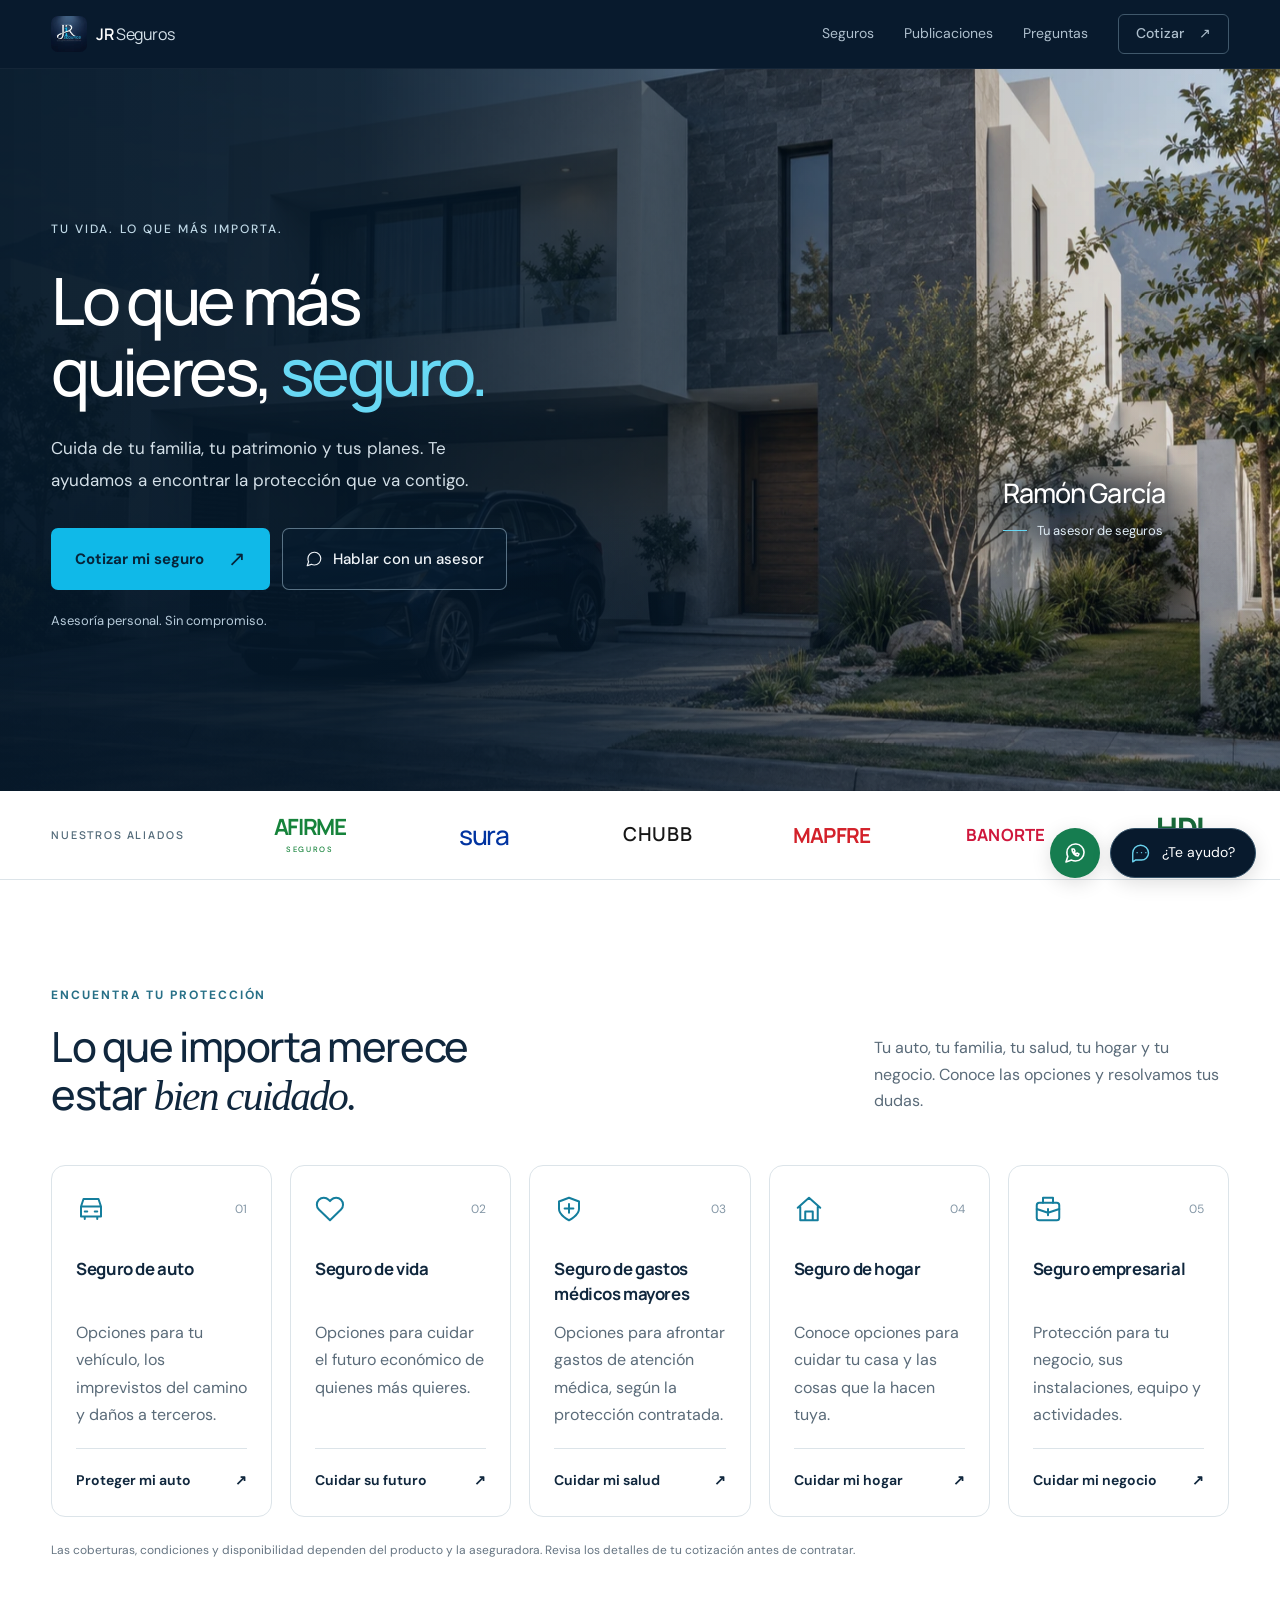
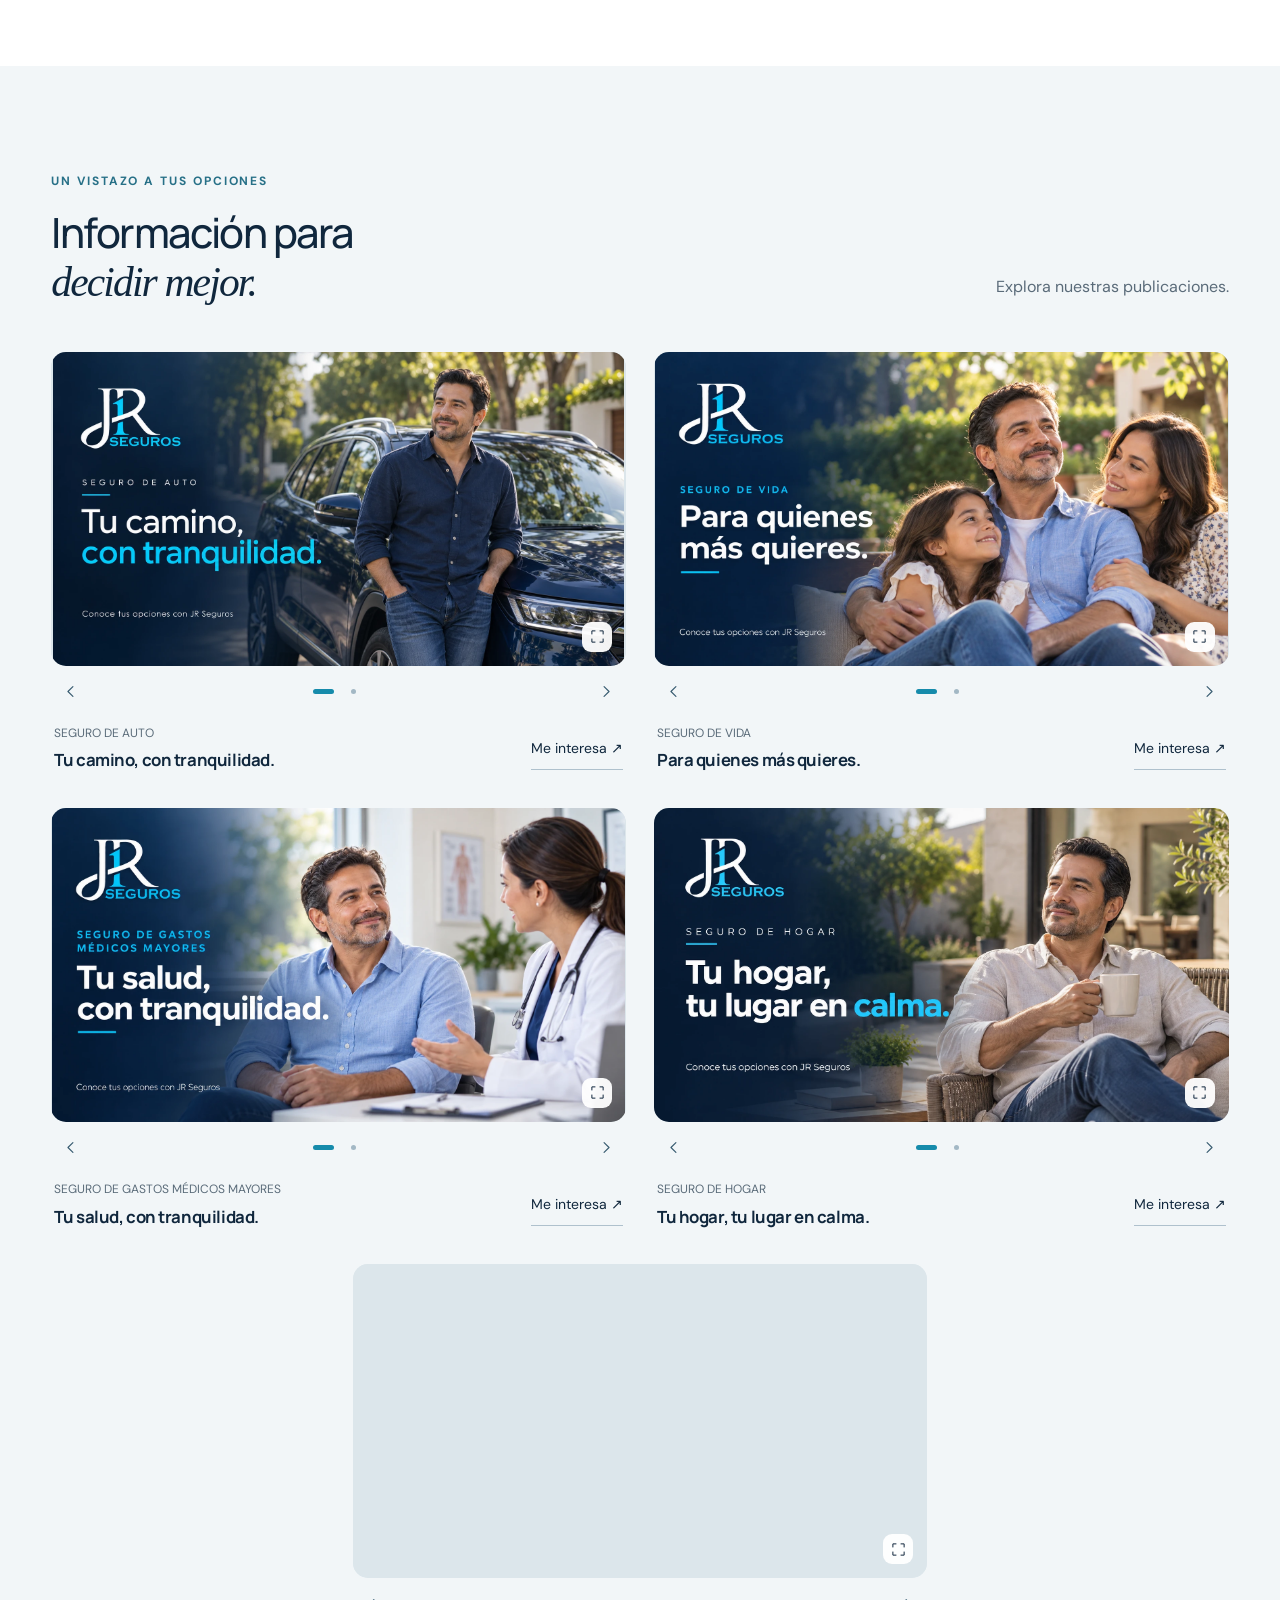
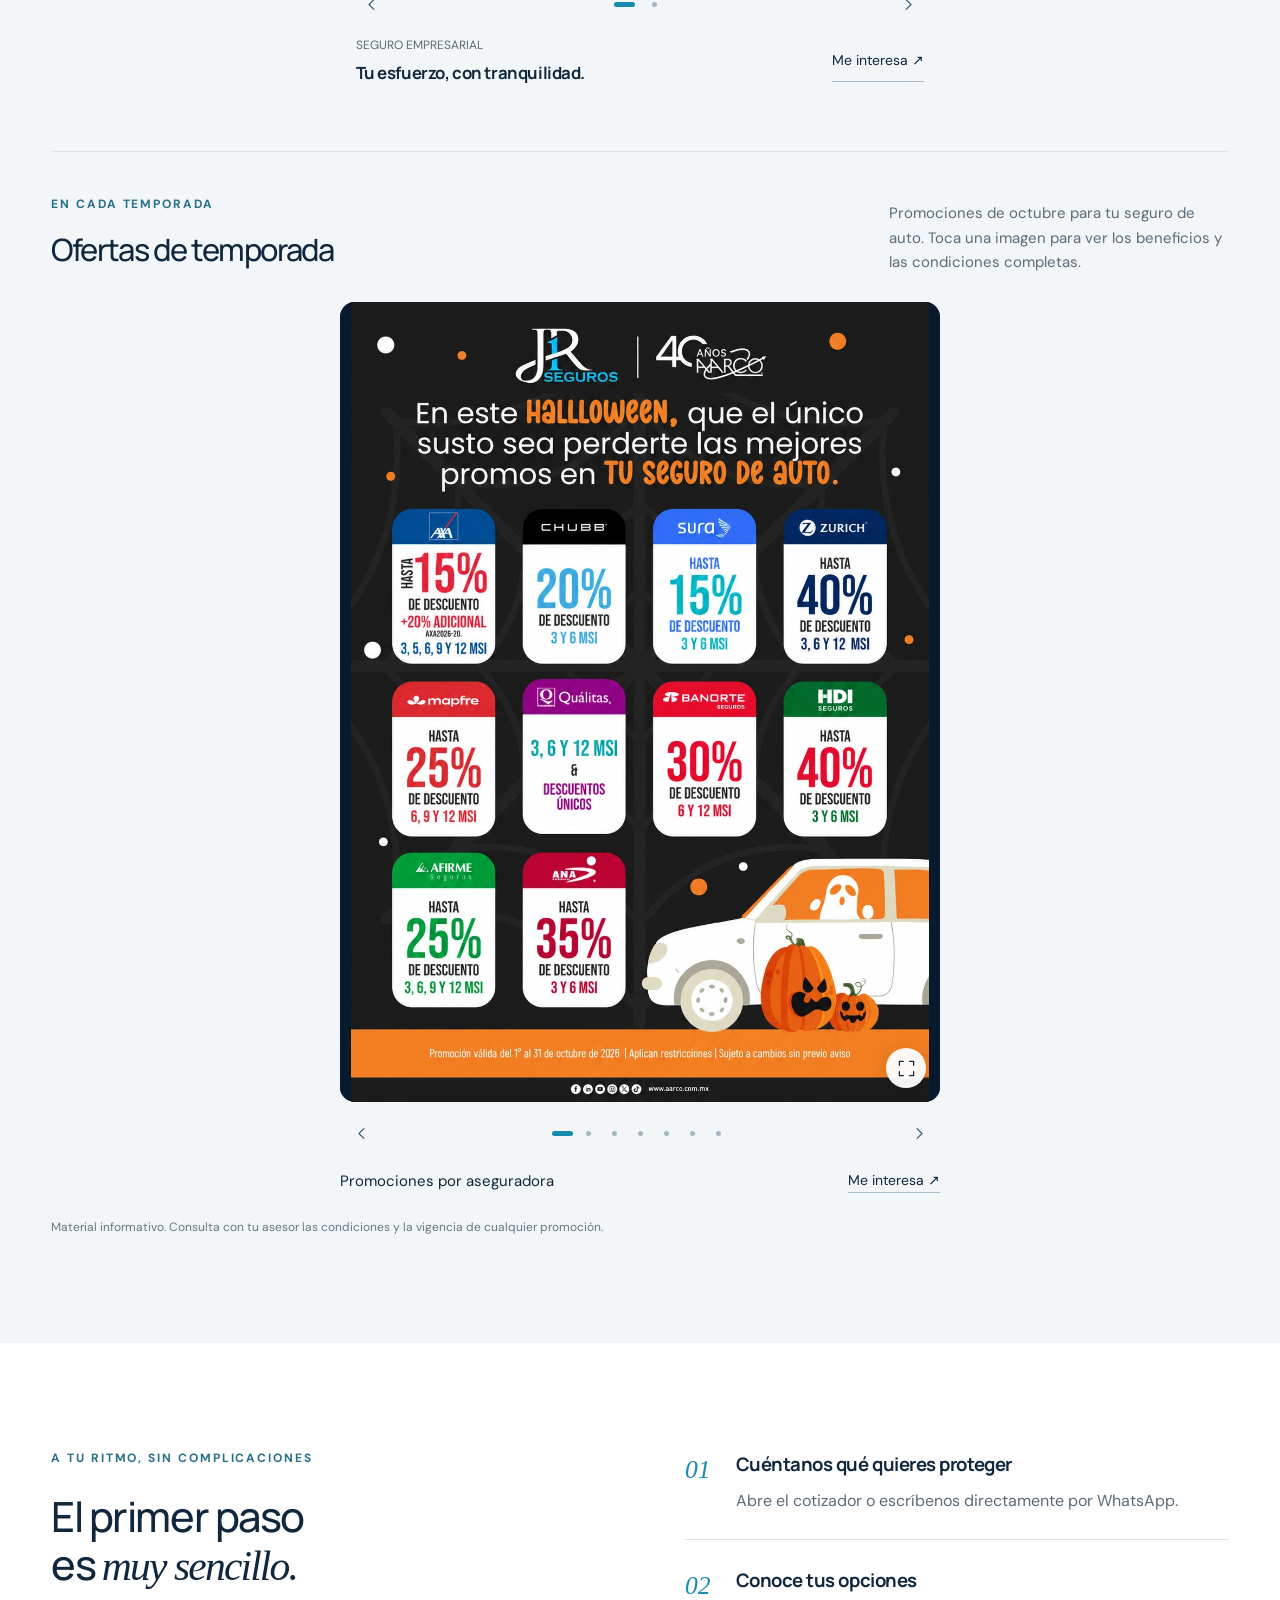
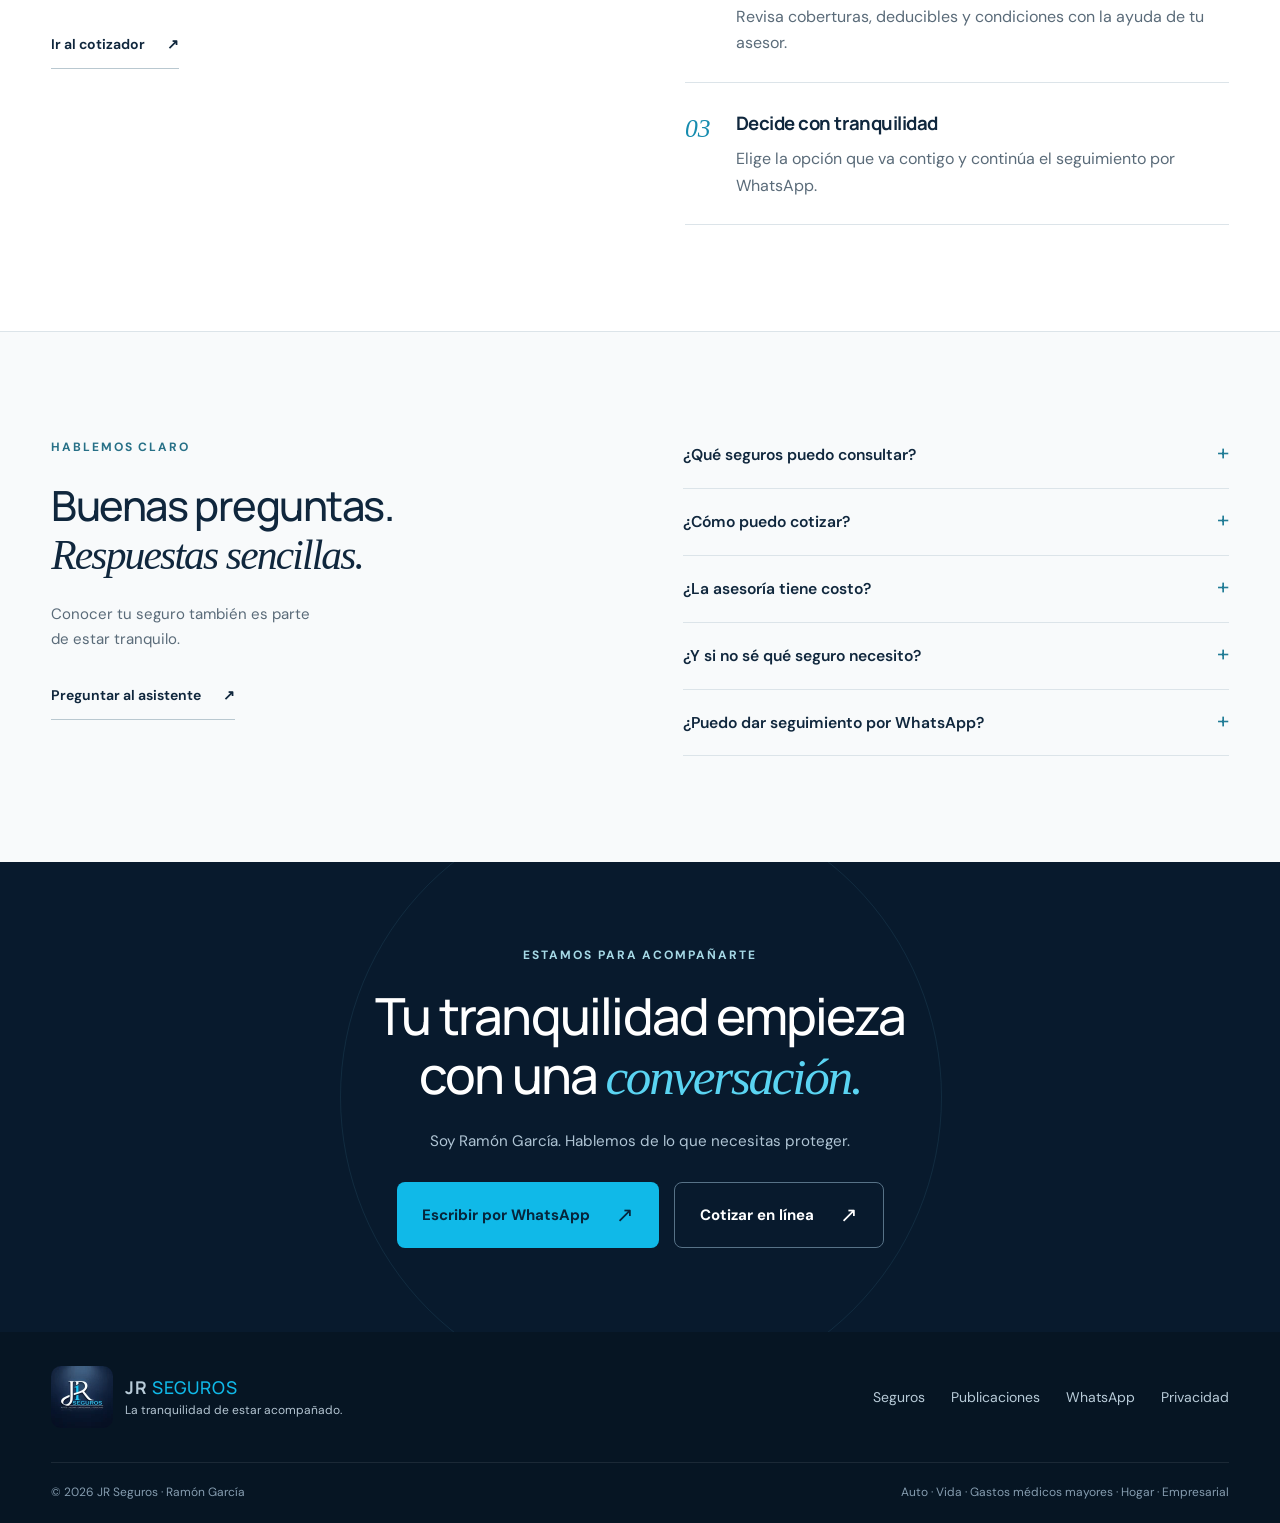
==== commit 82b53d7f: "Actualiza siete promociones de autos para octubre de 2026" ====
--- a/index.html
+++ b/index.html
@@ -35,7 +35,7 @@
     <link rel="stylesheet" href="css/aliados.css" />
     <link rel="stylesheet" href="css/productos.css" />
     <link rel="stylesheet" href="css/pulido.css" />
-    <script src="js/contenido.js?v=temporada-202609" defer></script>
+    <script src="js/contenido.js?v=temporada-20261008" defer></script>
     <script src="js/conocimiento.js" defer></script>
     <script src="js/asistente.js" defer></script>
     <script src="js/carruseles.js?v=temporada-202609" defer></script>
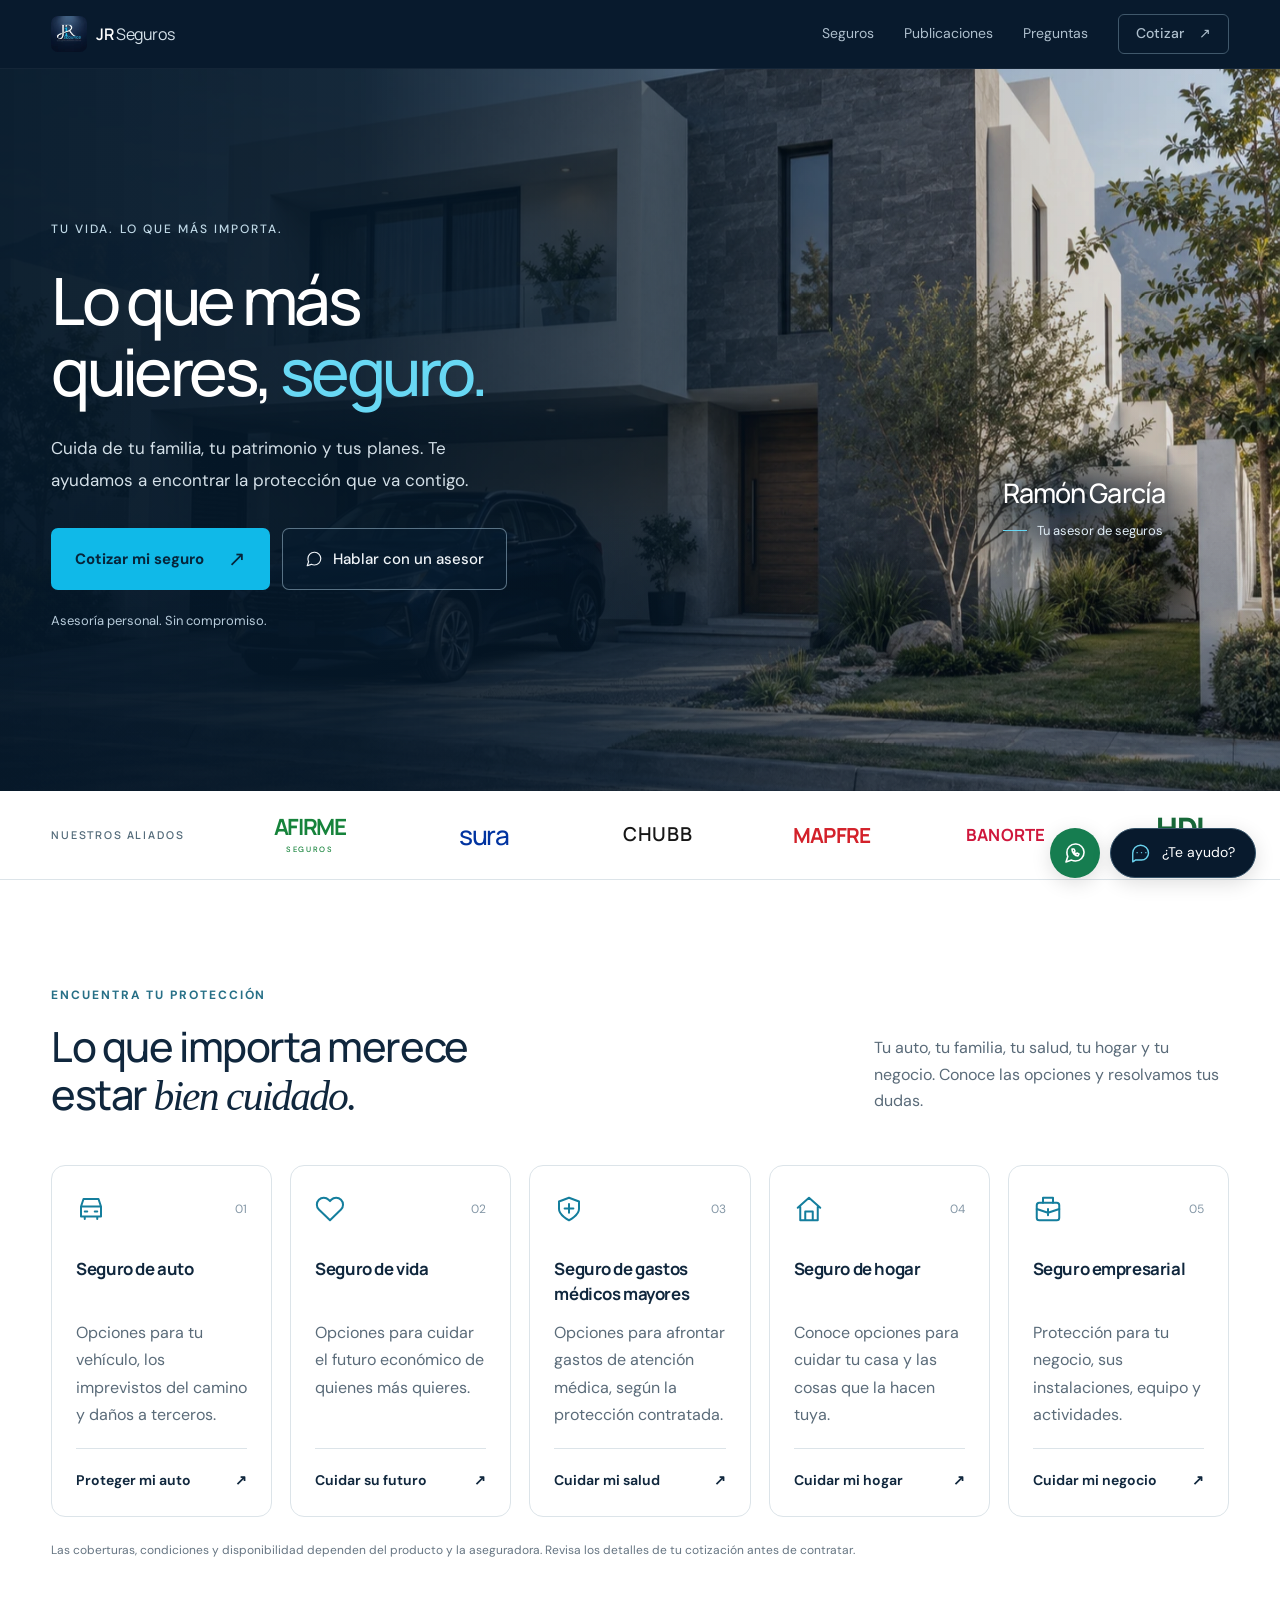
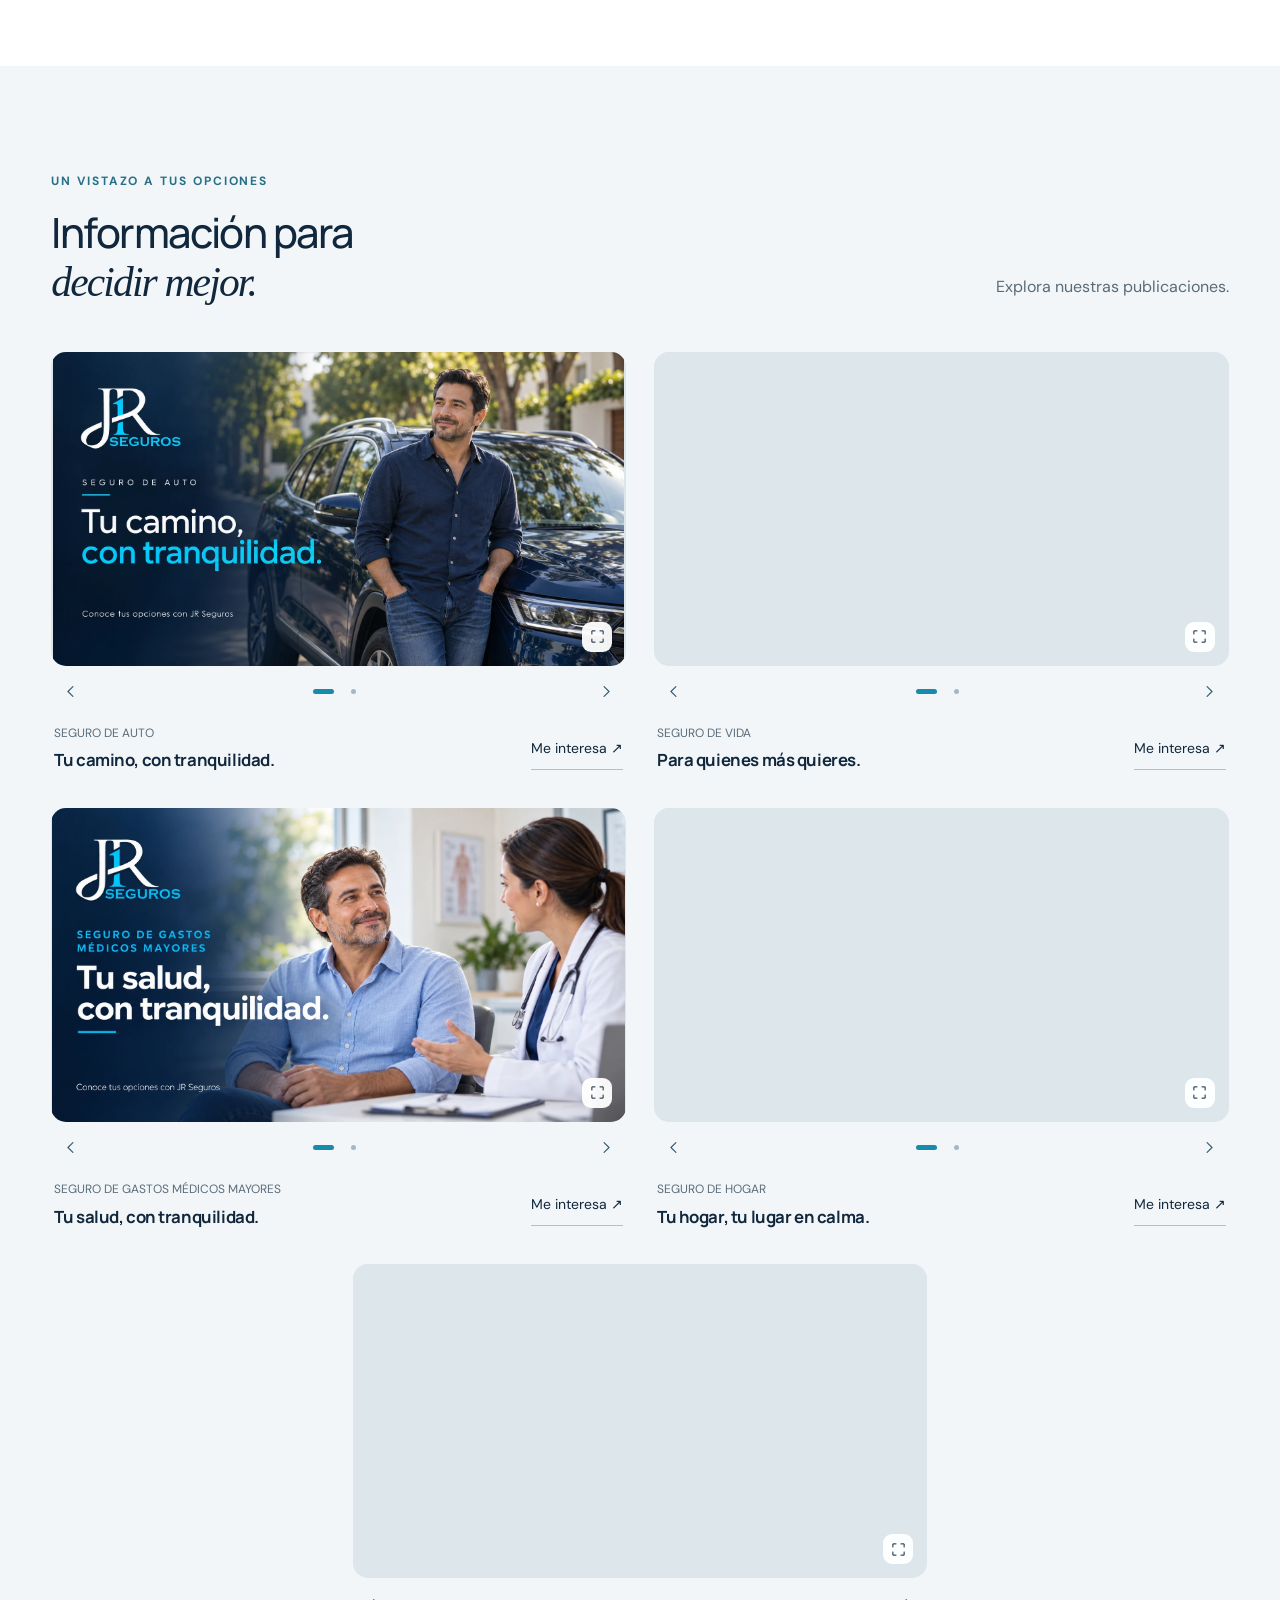
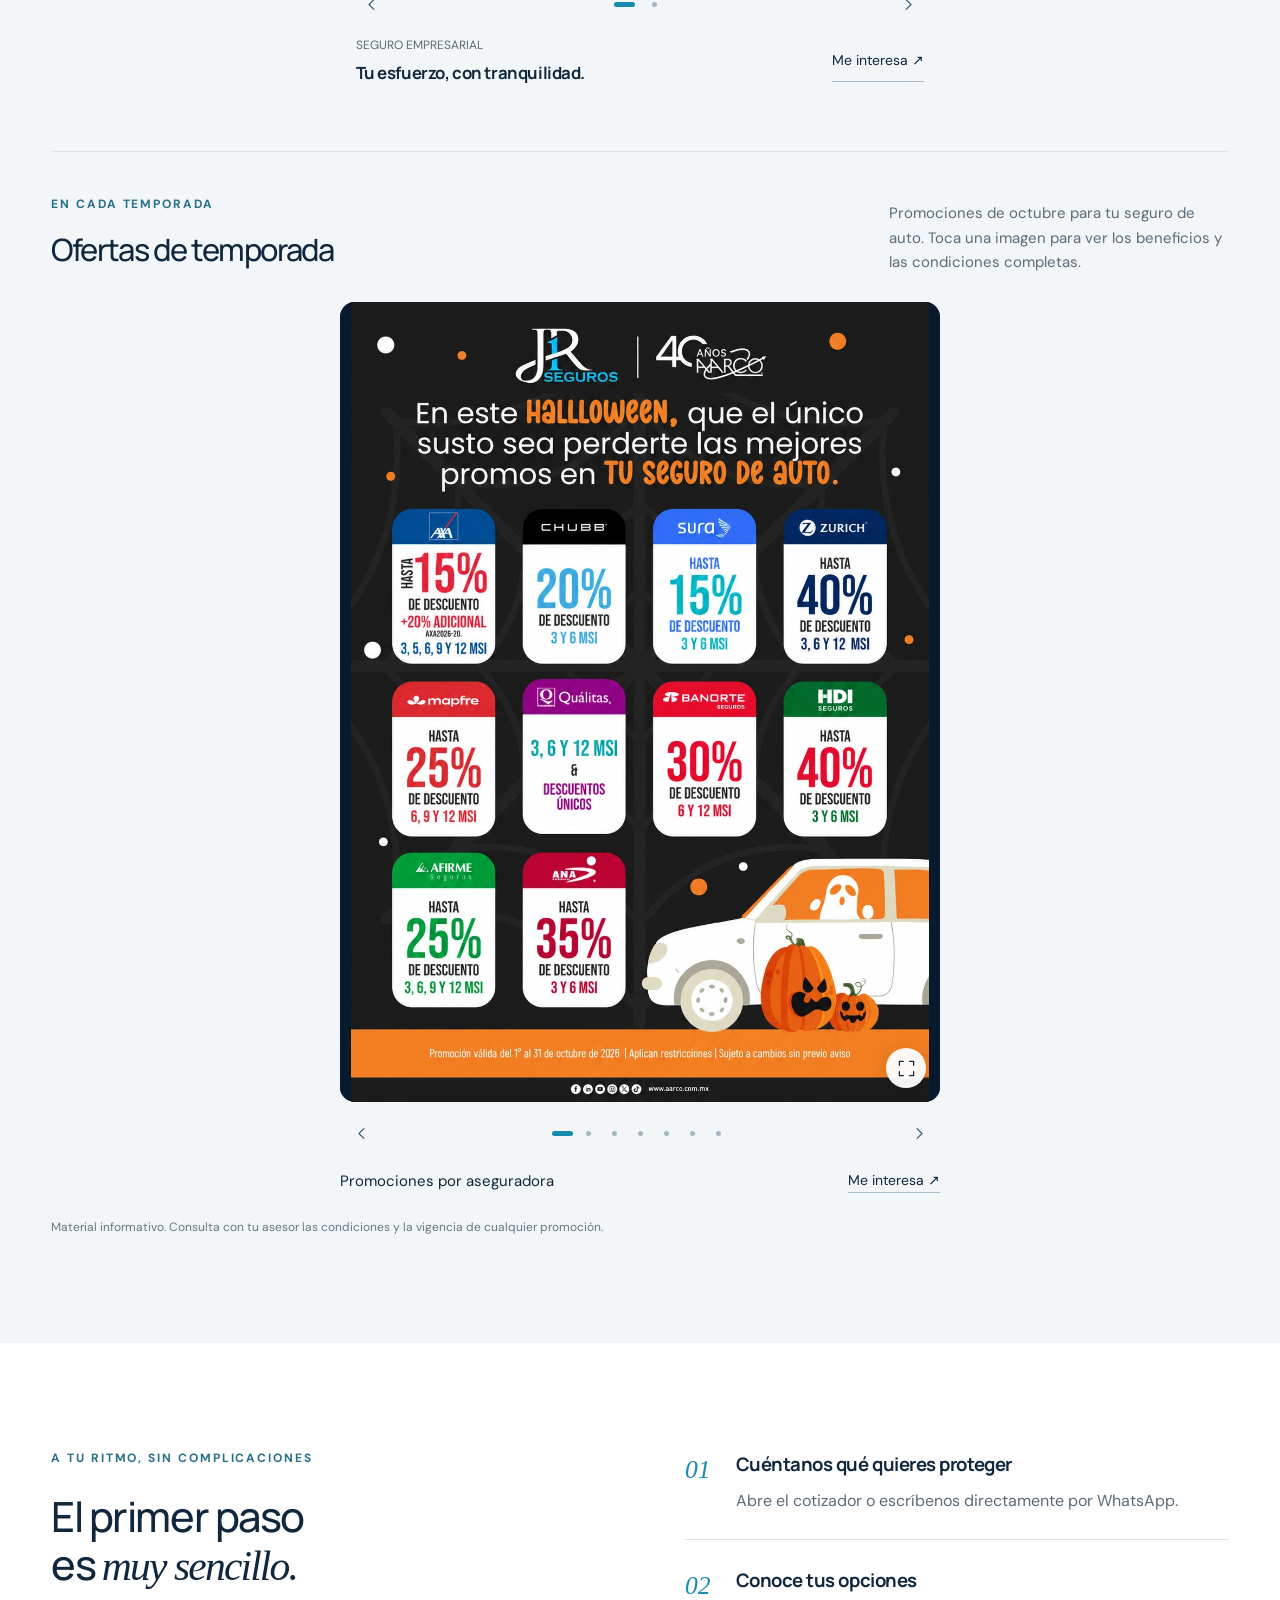
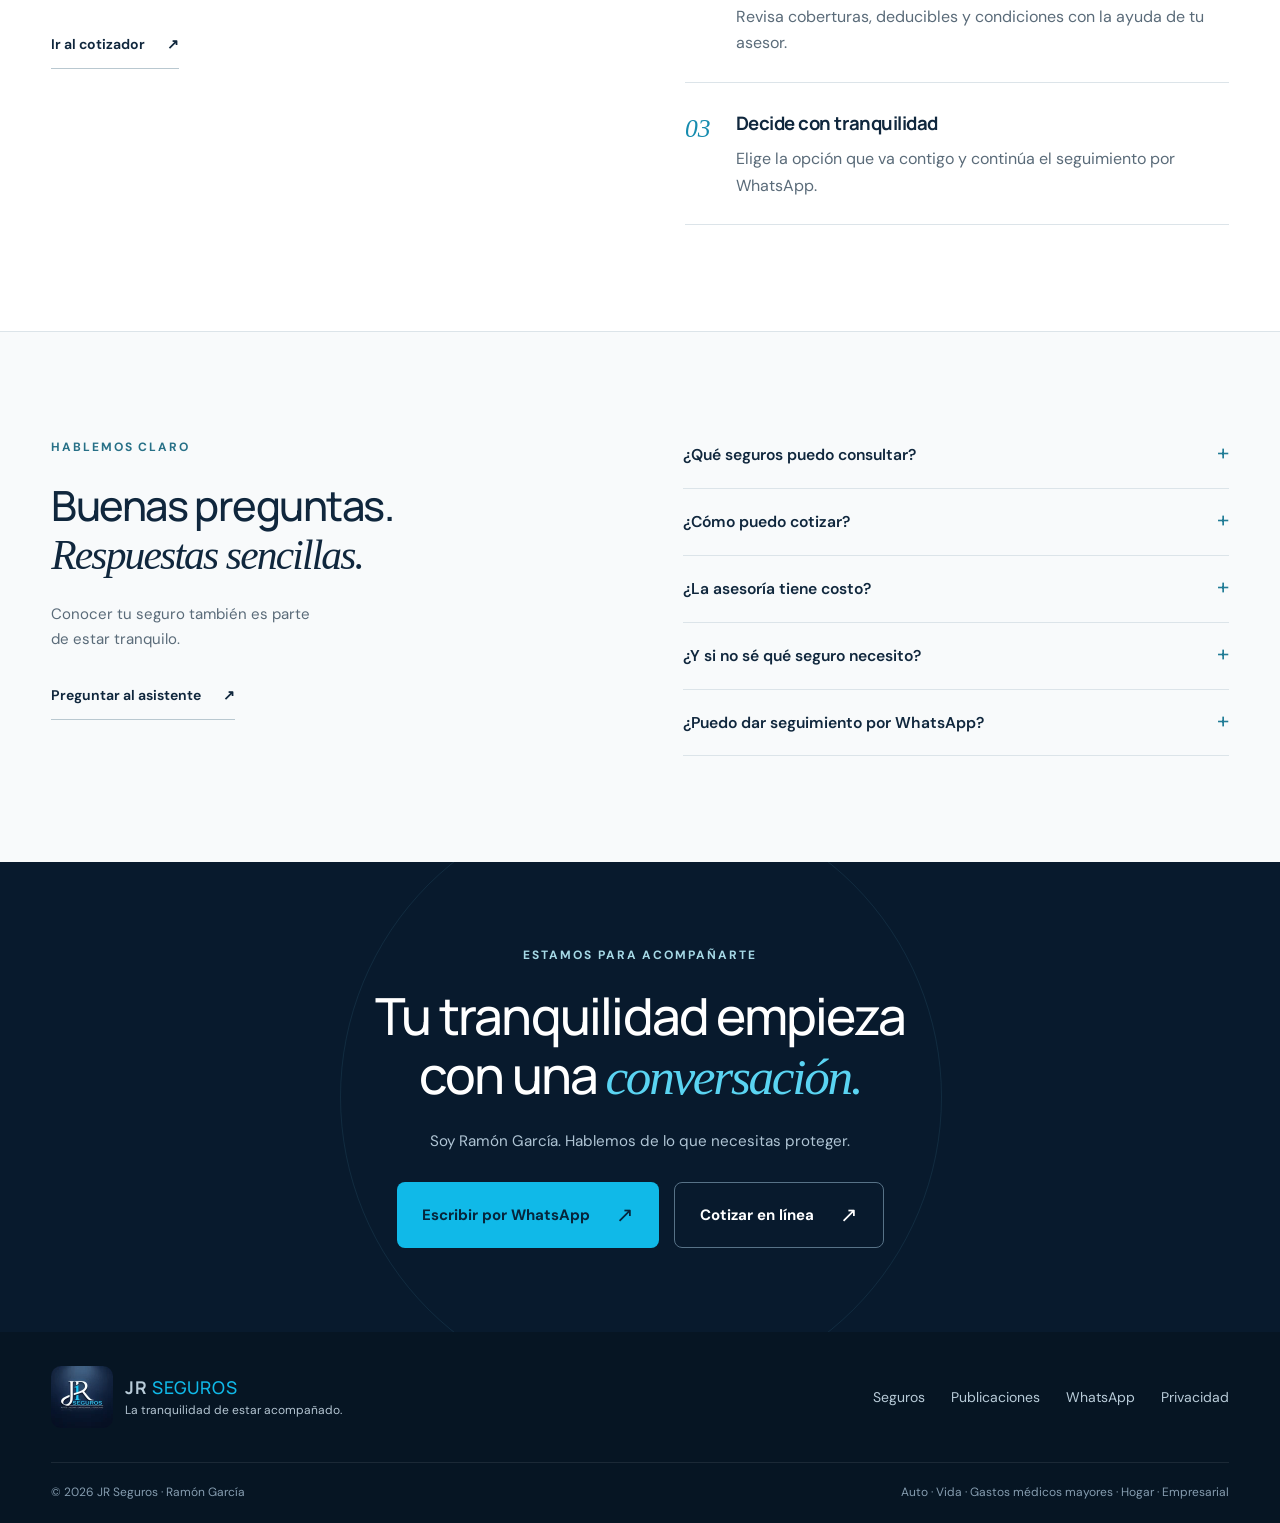
==== commit c5df32dc: "Mejora identidad en buscadores y recupera enlace antiguo de flotillas" ====
--- a/index.html
+++ b/index.html
@@ -8,12 +8,37 @@
       name="description"
       content="JR Seguros: seguro de auto, vida, gastos médicos mayores, hogar y empresarial. Cotiza y recibe atención personal de Ramón García por WhatsApp."
     />
-    <title>JR Seguros | Protege lo que hace tu vida única</title>
+    <title>JR Seguros | Seguros de auto, vida, salud, hogar y empresa</title>
+    <link rel="canonical" href="https://jrseguros.com.mx/" />
+    <meta property="og:type" content="website" />
+    <meta property="og:locale" content="es_MX" />
+    <meta property="og:site_name" content="JR Seguros" />
+    <meta property="og:title" content="JR Seguros | Cotiza y protege lo que más importa" />
+    <meta property="og:description" content="Seguros de auto, vida, gastos médicos mayores, hogar y empresarial. Cotiza en línea y recibe atención de Ramón García." />
+    <meta property="og:url" content="https://jrseguros.com.mx/" />
+    <meta property="og:image" content="https://jrseguros.com.mx/assets/images/logo-minimalista.jpg" />
+    <meta property="og:image:alt" content="Logo de JR Seguros" />
+    <meta name="twitter:card" content="summary" />
+    <meta name="twitter:title" content="JR Seguros" />
+    <meta name="twitter:description" content="Cotiza tu seguro y recibe asesoría de Ramón García." />
+    <meta name="twitter:image" content="https://jrseguros.com.mx/assets/images/logo-minimalista.jpg" />
+    <script type="application/ld+json">
+      {
+        "@context": "https://schema.org",
+        "@graph": [
+          { "@type": "WebSite", "@id": "https://jrseguros.com.mx/#website", "url": "https://jrseguros.com.mx/", "name": "JR Seguros", "alternateName": "JRSeguros", "inLanguage": "es-MX", "publisher": { "@id": "https://jrseguros.com.mx/#organization" } },
+          { "@type": "Organization", "@id": "https://jrseguros.com.mx/#organization", "name": "JR Seguros", "url": "https://jrseguros.com.mx/", "logo": "https://jrseguros.com.mx/assets/images/logo-minimalista.jpg", "telephone": "+524774909866" }
+        ]
+      }
+    </script>
     <link
       rel="icon"
-      href="assets/images/optimized/favicon.png"
+      href="/favicon.png"
       type="image/png"
+      sizes="128x128"
     />
+    <link rel="icon" href="/favicon.ico" sizes="any" />
+    <link rel="apple-touch-icon" href="/favicon.png" />
     <link
       rel="preload"
       href="assets/fonts/dm-sans-latin.woff2"
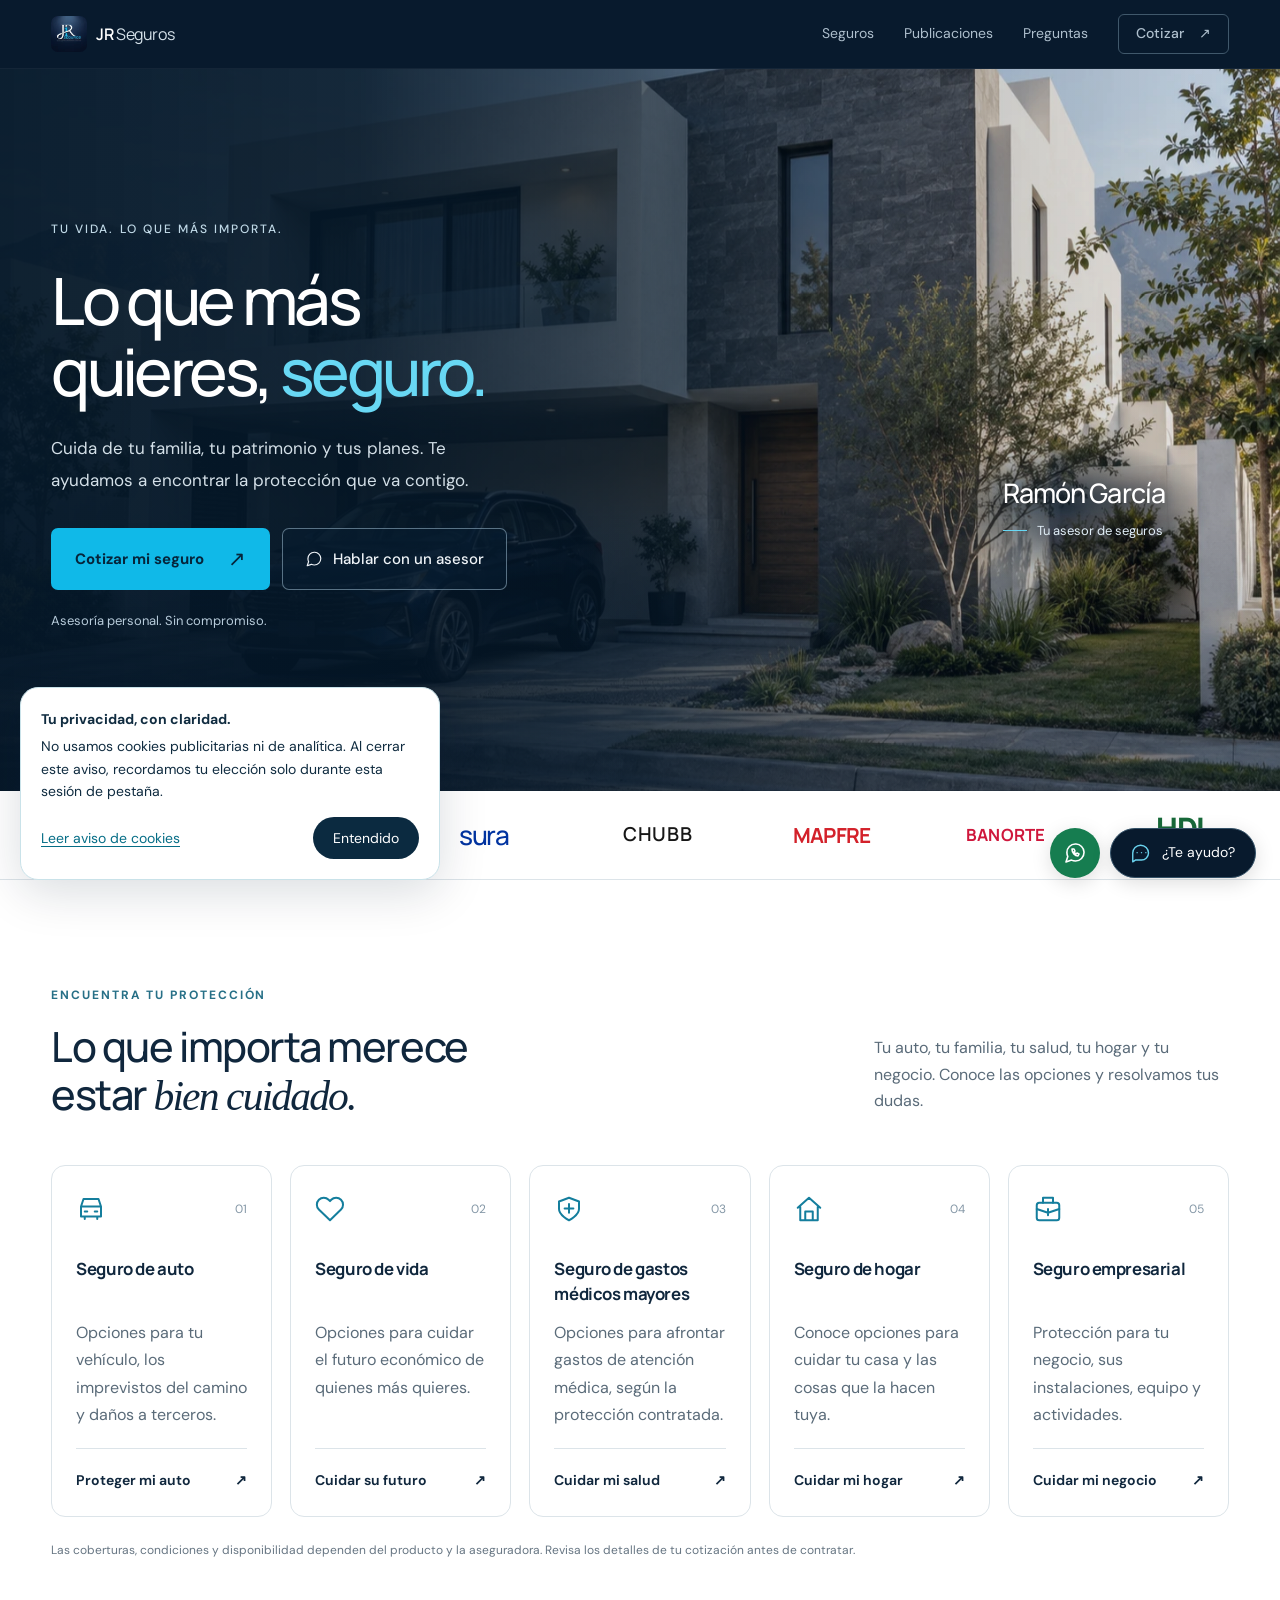
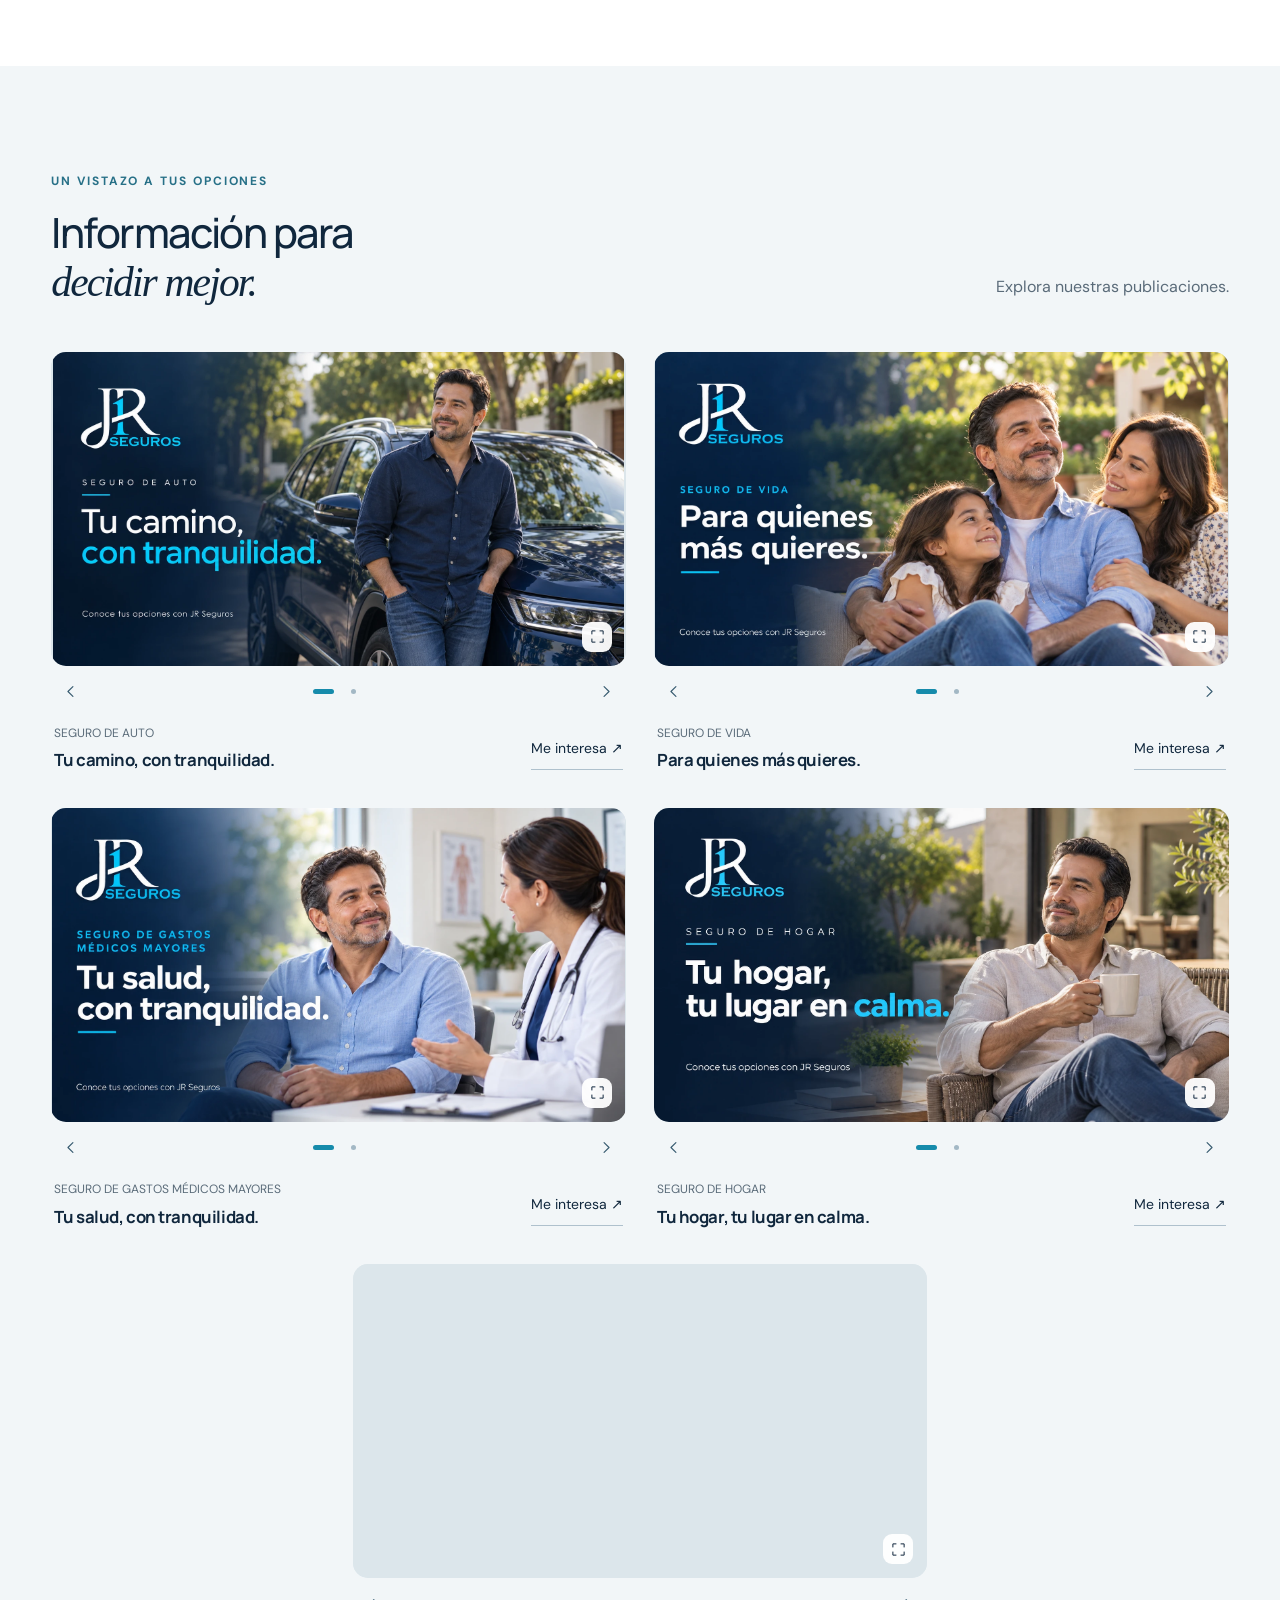
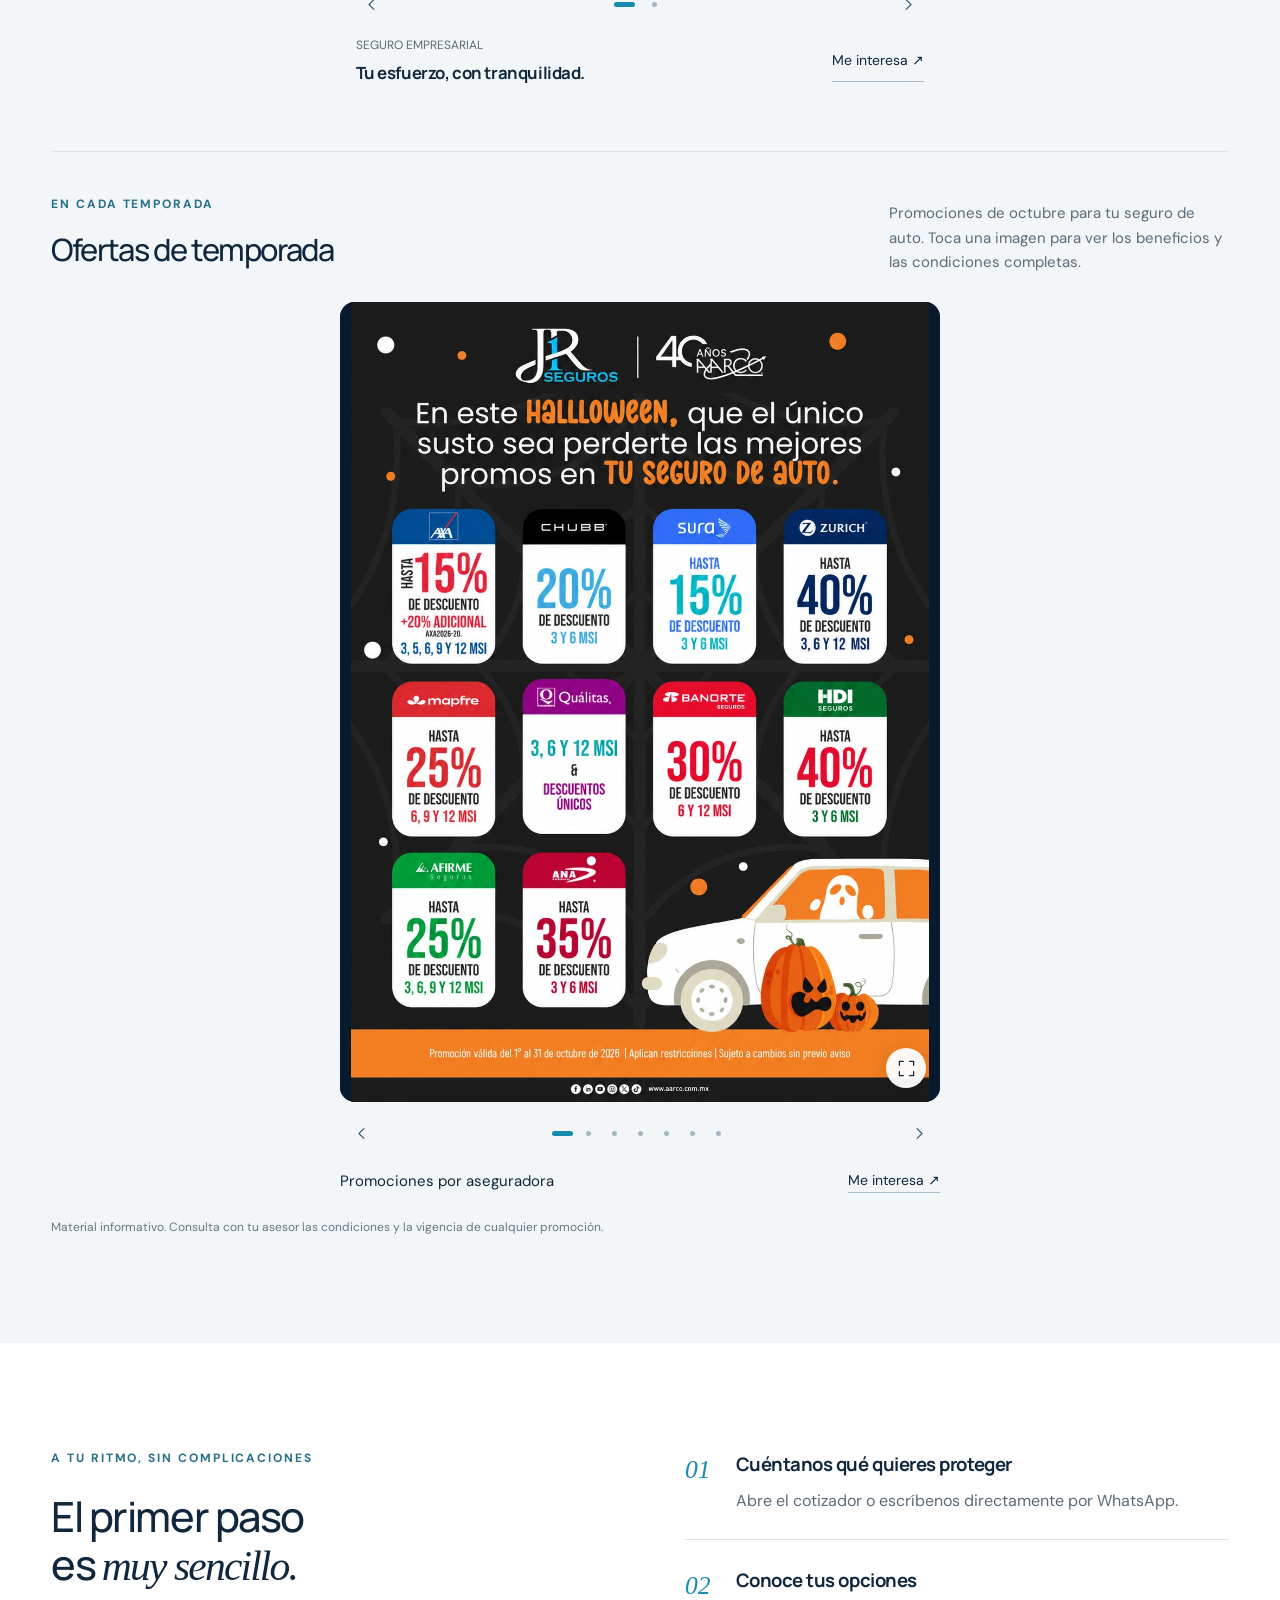
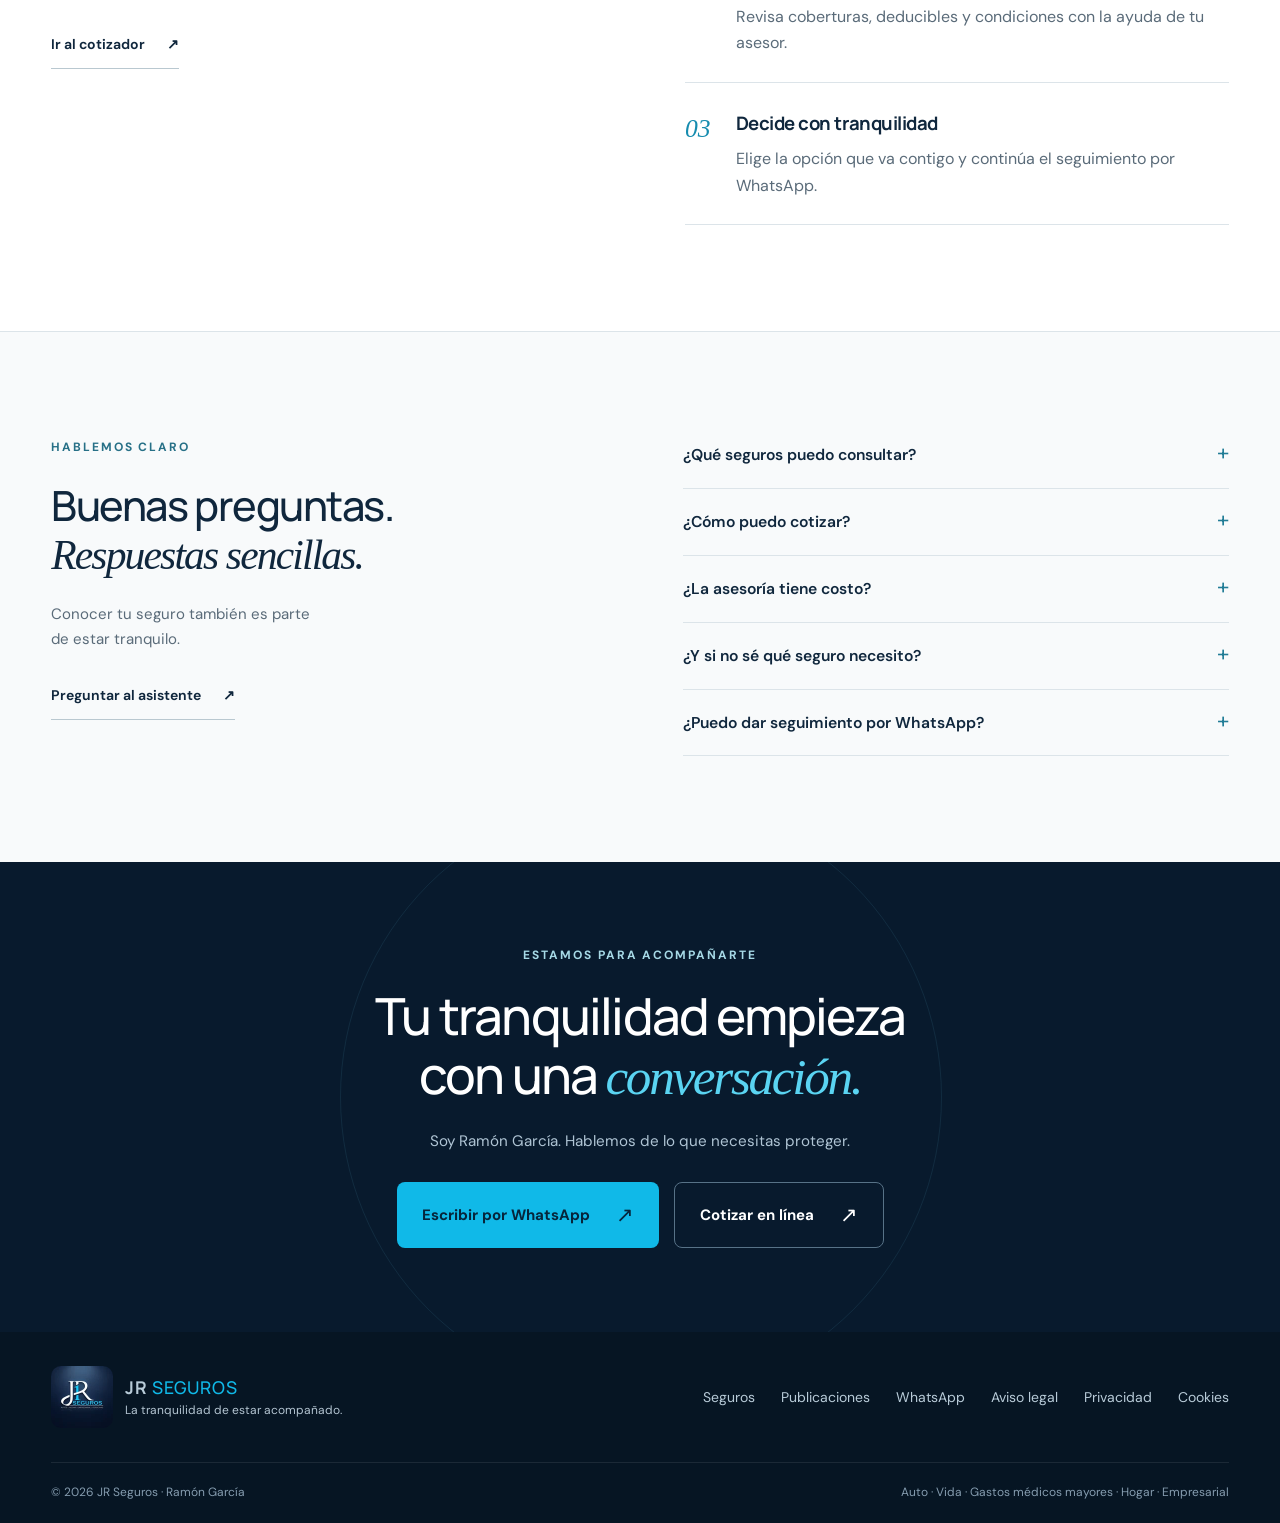
==== commit 43856500: "Add legal and privacy pages, storage notice and animated 404" ====
--- a/index.html
+++ b/index.html
@@ -65,7 +65,9 @@
     <script src="js/asistente.js" defer></script>
     <script src="js/carruseles.js?v=temporada-202609" defer></script>
     <script src="js/aliados.js" defer></script>
-    <script src="js/app.js?v=temporada-202609" defer></script>
+    <script src="js/app.js?v=legal-20261015" defer></script>
+  <link rel="stylesheet" href="css/cookies.css" />
+    <script src="js/cookies.js" defer></script>
   </head>
   <body>
     <a class="skip-link" href="#contenido">Saltar al contenido</a>
@@ -347,7 +349,7 @@
             target="_blank"
             rel="noopener noreferrer"
             >WhatsApp</a
-          ><button id="privacy-open">Privacidad</button>
+          ><a href="/aviso-legal.html">Aviso legal</a><a href="/privacidad.html">Privacidad</a><a href="/cookies.html">Cookies</a>
         </div>
       </div>
       <div class="container footer-bottom">
@@ -472,52 +474,12 @@
         >
       </div>
     </dialog>
-    <dialog
-      id="privacy-dialog"
-      class="privacy-dialog"
-      aria-labelledby="privacy-title"
-    >
-      <div class="dialog-bar">
-        <h2 id="privacy-title">Privacidad en este sitio</h2>
-        <button
-          class="icon-button"
-          data-close-dialog
-          aria-label="Cerrar privacidad"
-        >
-          <svg viewBox="0 0 24 24" aria-hidden="true">
-            <path d="m6 6 12 12M18 6 6 18" />
-          </svg>
-        </button>
-      </div>
-      <div class="privacy-content">
-        <p>
-          Esta página no contiene formularios de registro ni solicita datos
-          personales para consultar las publicaciones.
-        </p>
-        <p>
-          El asistente procesa tus preguntas en tu navegador. La conversación no
-          se envía a un servicio de inteligencia artificial y se elimina al
-          recargar la página.
-        </p>
-        <p>
-          Al abrir WhatsApp o el cotizador visitarás un servicio externo, sujeto
-          a sus propios avisos de privacidad. El mensaje preparado para WhatsApp
-          solo se envía cuando tú lo confirmas dentro de esa aplicación.
-        </p>
-        <p>
-          El sitio no incorpora herramientas de analítica ni cookies de
-          publicidad. El proveedor de alojamiento puede registrar datos técnicos
-          de acceso. Para conocer el tratamiento de la información que entregues
-          durante una cotización, solicita el aviso de privacidad
-          correspondiente a tu asesor.
-        </p>
-      </div>
-    </dialog>
-    <noscript
+<noscript
       ><p class="noscript">
         Activa JavaScript para usar la galería interactiva y el asistente.
         Puedes cotizar y contactar por WhatsApp con los botones de esta página.
       </p></noscript
     >
+  <aside class="cookie-notice" id="cookie-notice" aria-label="Información sobre cookies" hidden><p><strong>Tu privacidad, con claridad.</strong>No usamos cookies publicitarias ni de analítica. Al cerrar este aviso, recordamos tu elección solo durante esta sesión de pestaña.</p><div class="cookie-actions"><a href="/cookies.html">Leer aviso de cookies</a><button type="button" id="cookie-dismiss">Entendido</button></div></aside>
   </body>
 </html>
--- a/css/cookies.css
+++ b/css/cookies.css
@@ -0,0 +1 @@
+.cookie-notice{position:fixed;z-index:45;left:20px;bottom:20px;width:min(420px,calc(100vw - 40px));padding:20px;border:1px solid #c9e2e9;border-radius:18px;background:#fff;color:#102c40;box-shadow:0 12px 48px #081a2d26;font:14px/1.6 'DM Sans',system-ui,sans-serif}.cookie-notice[hidden]{display:none}.cookie-notice p{margin:0 0 14px}.cookie-notice strong{display:block;margin-bottom:5px}.cookie-actions{display:flex;align-items:center;justify-content:space-between;gap:16px;flex-wrap:wrap}.cookie-actions a{color:#056d86;text-decoration:underline;text-underline-offset:3px}.cookie-actions button{border:0;border-radius:999px;padding:10px 20px;background:#0b2a40;color:white;font:inherit;cursor:pointer}.cookie-actions :focus-visible{outline:3px solid #0e9dba;outline-offset:4px}body.modal-open .cookie-notice,body:has(#chat-panel:not([hidden])) .cookie-notice{display:none}@media(max-width:600px){.cookie-notice{bottom:92px;left:16px;width:calc(100vw - 32px);padding:16px;font-size:13px}}
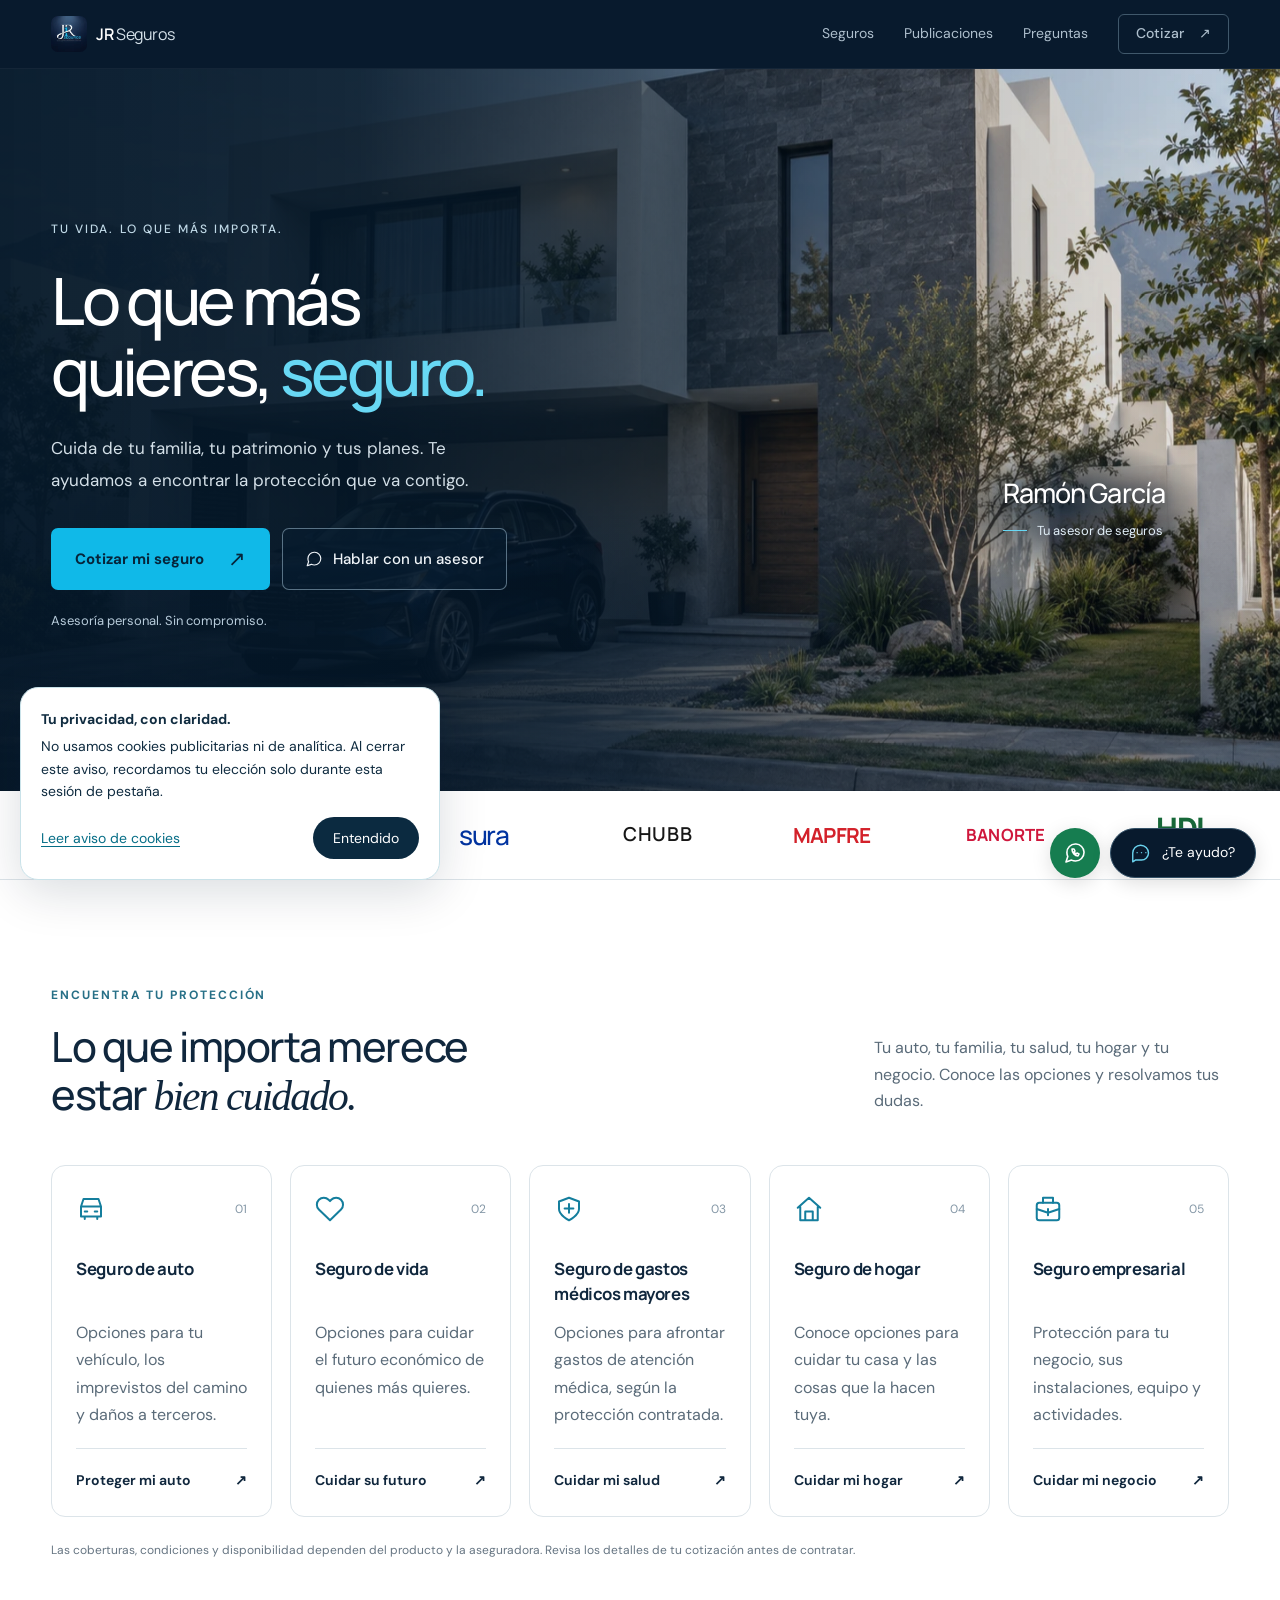
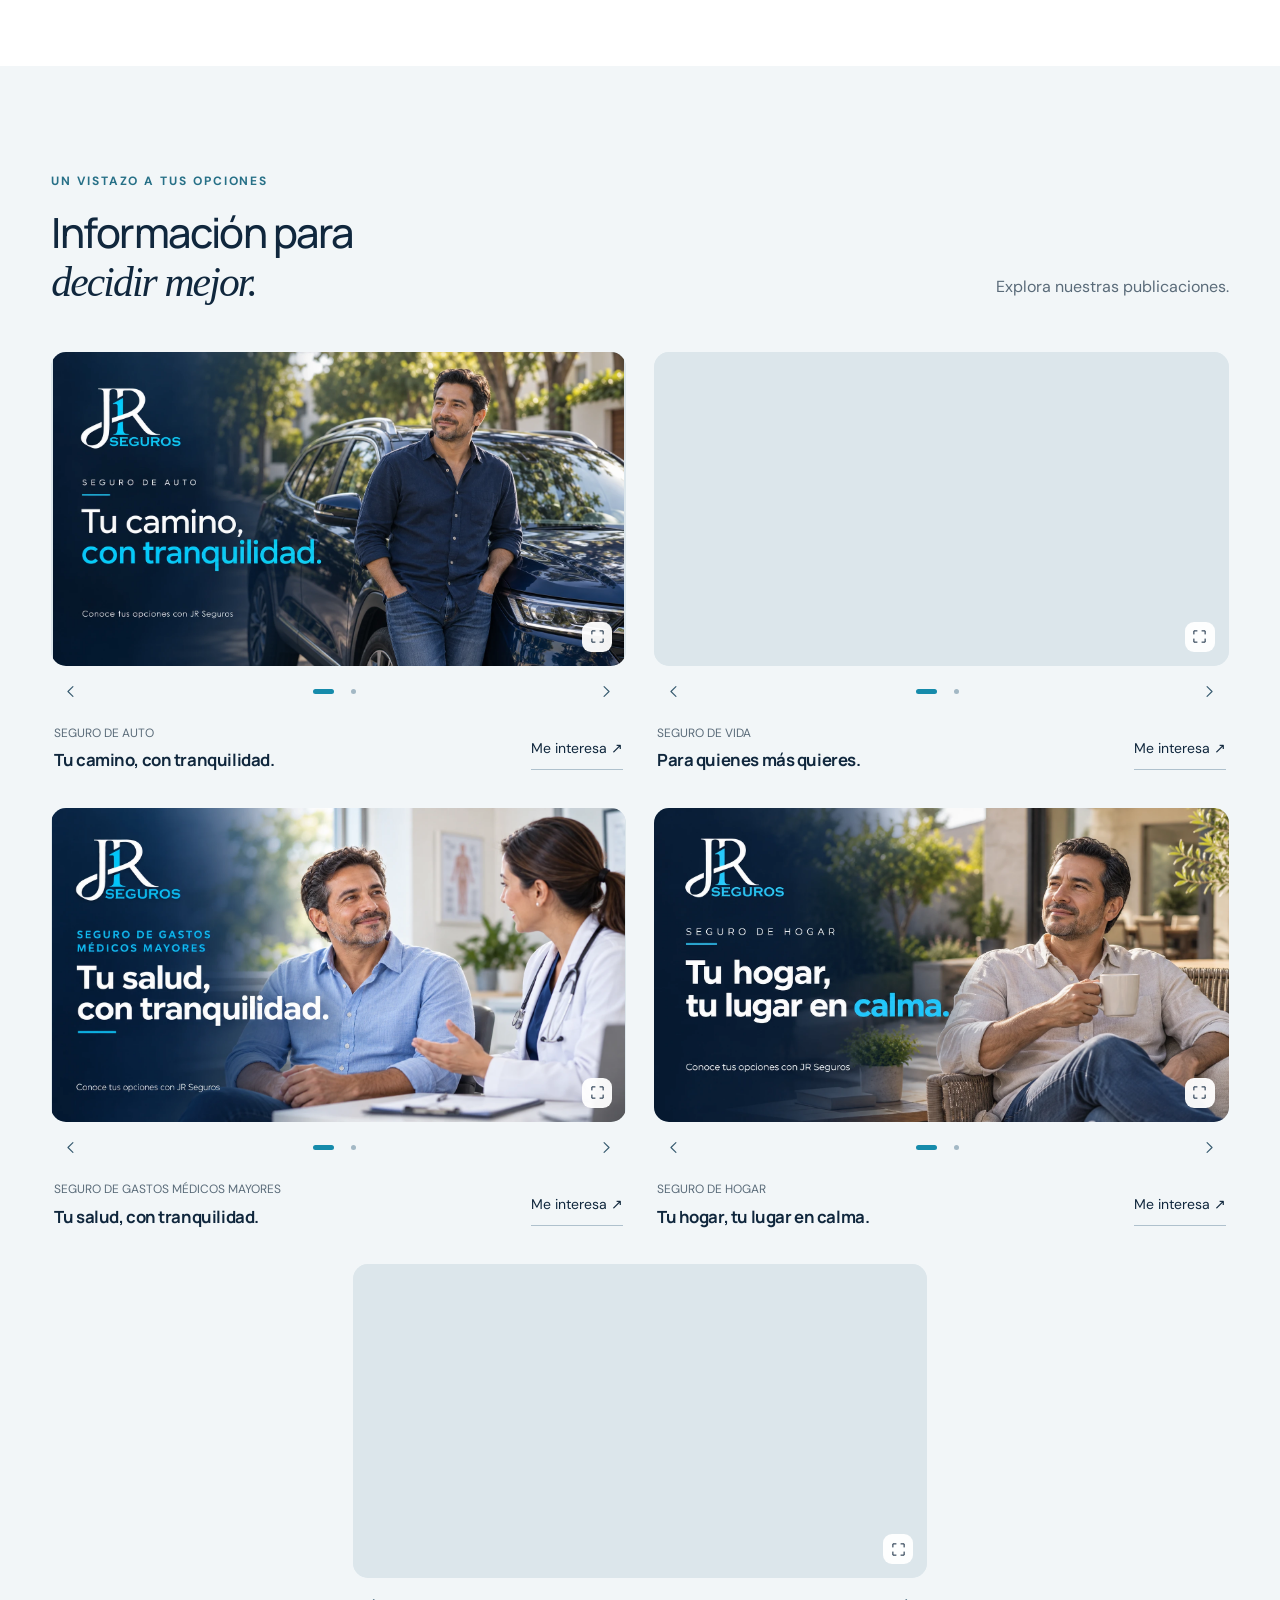
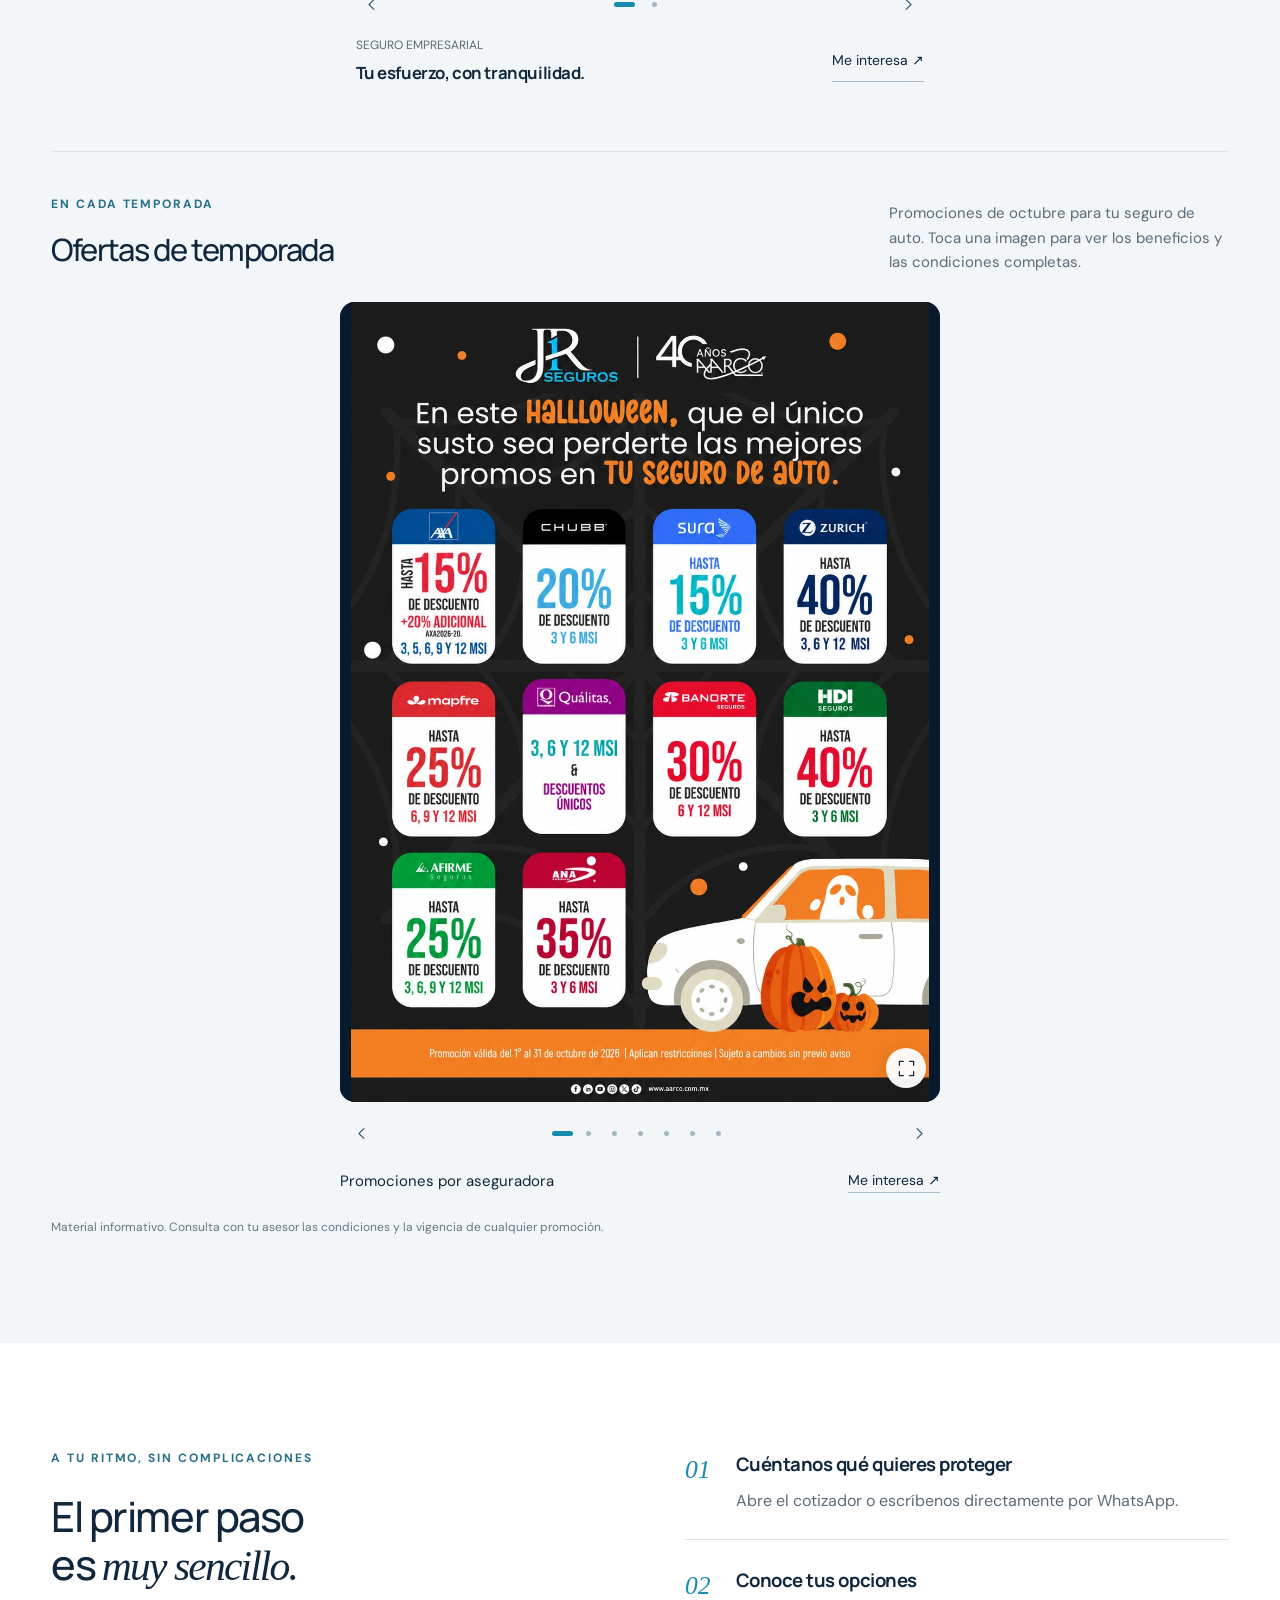
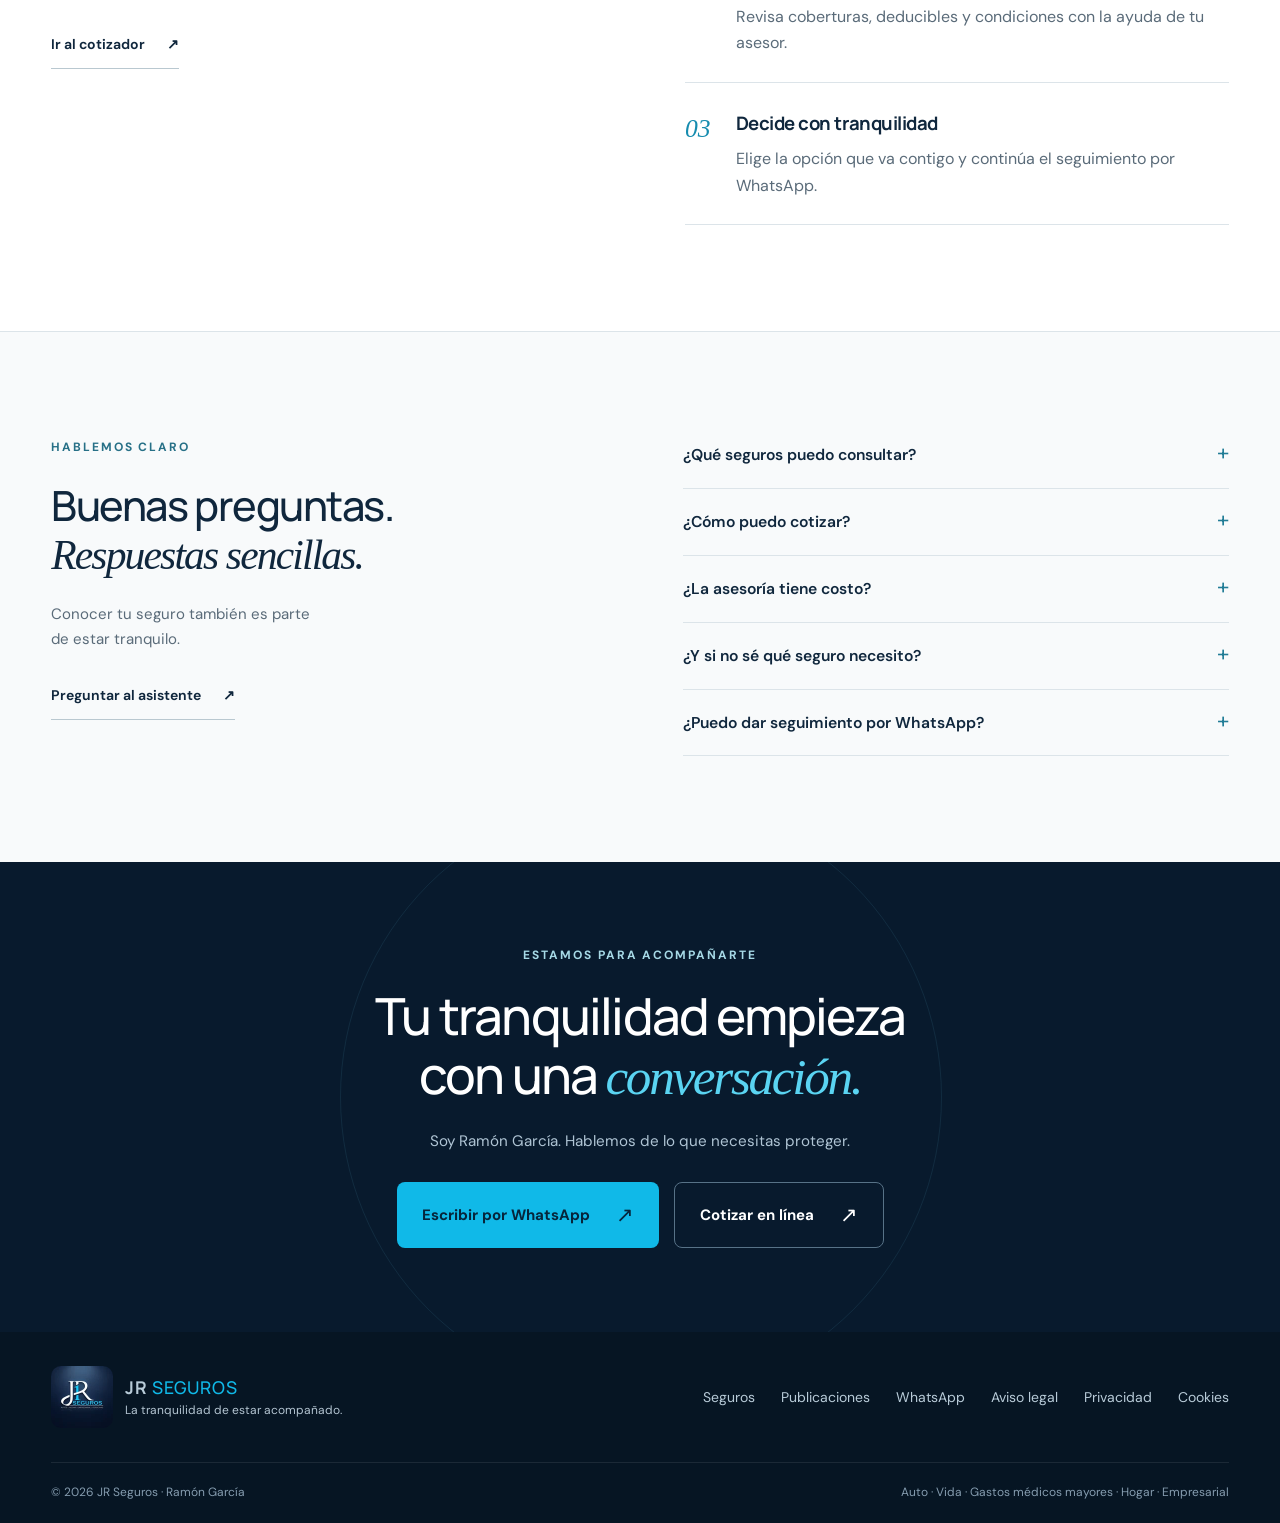
==== commit dac7aeb6: "Fix brand links to scroll to document start" ====
--- a/index.html
+++ b/index.html
@@ -69,9 +69,9 @@
   <link rel="stylesheet" href="css/cookies.css" />
     <script src="js/cookies.js" defer></script>
   </head>
-  <body>
+  <body id="inicio">
     <a class="skip-link" href="#contenido">Saltar al contenido</a>
-    <header class="header" id="inicio">
+    <header class="header">
       <div class="container nav-row">
         <a class="brand" href="#inicio" aria-label="JR Seguros, inicio"
           ><img
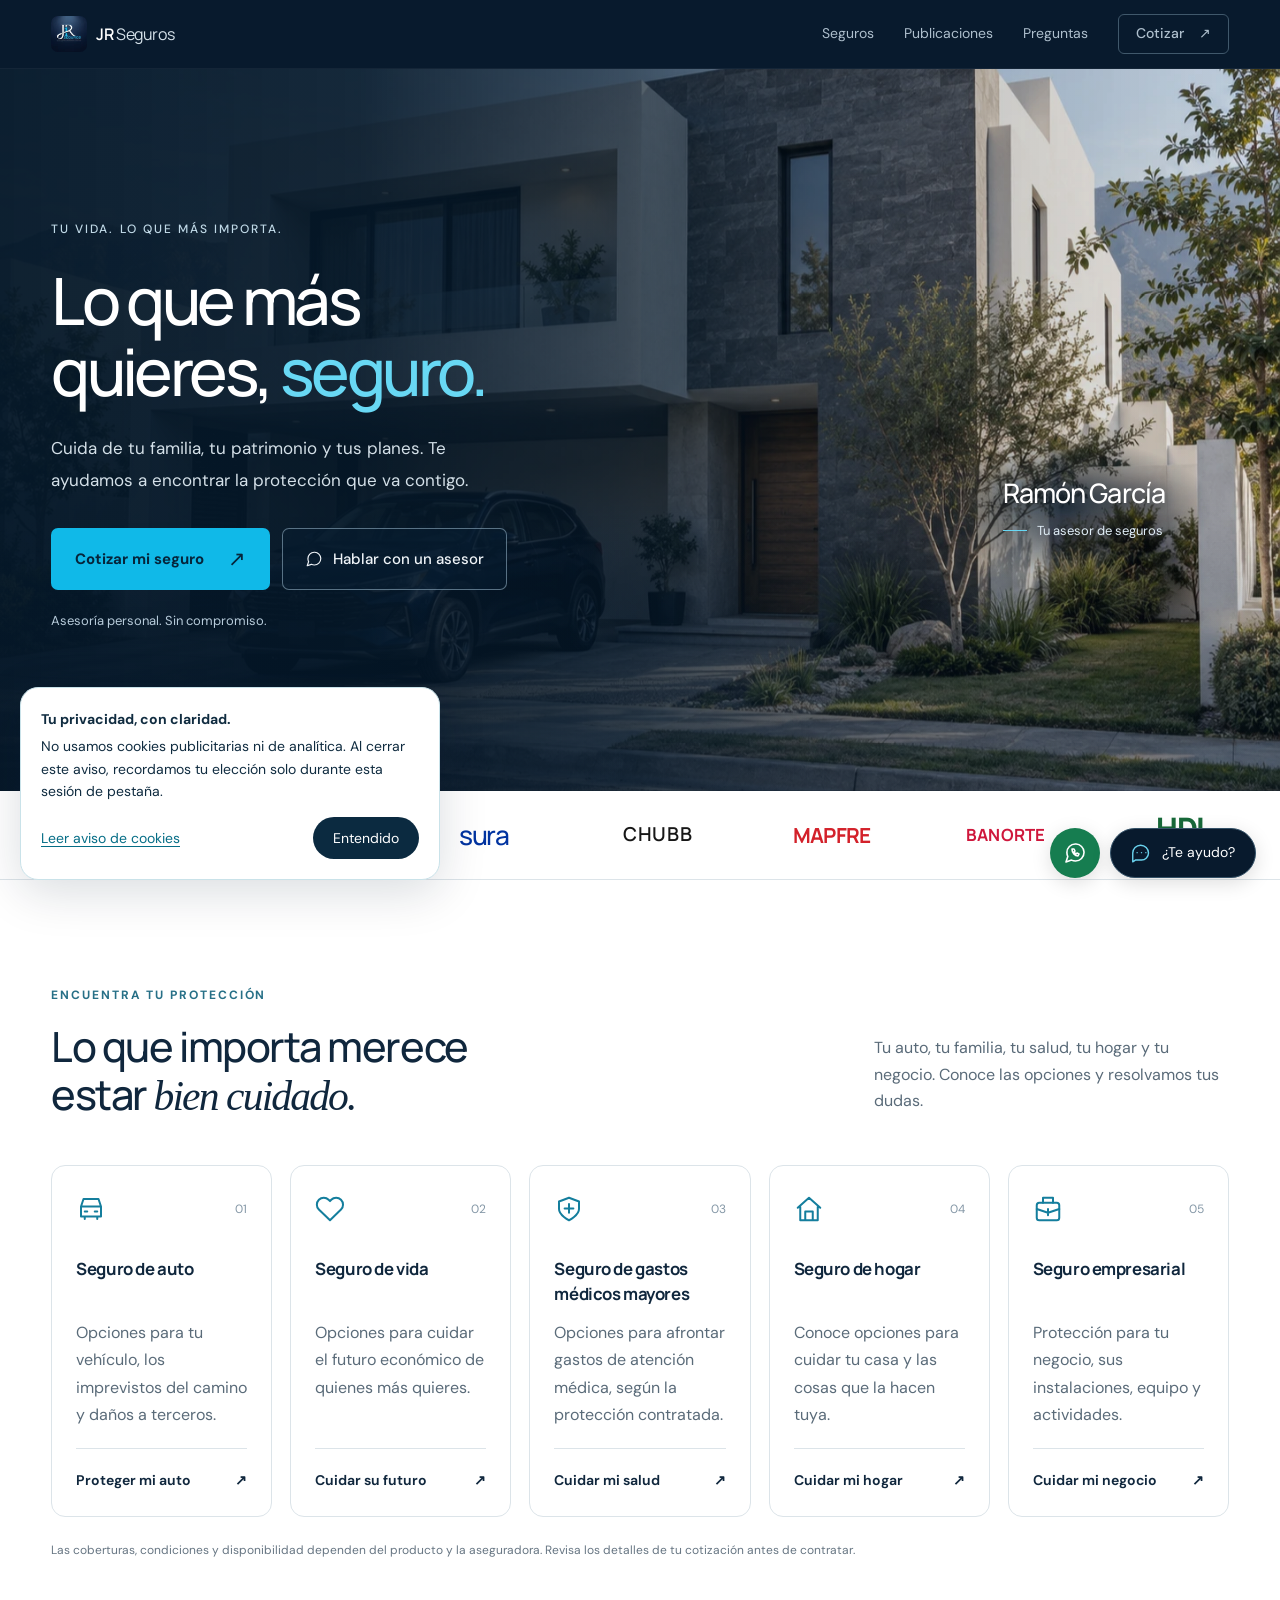
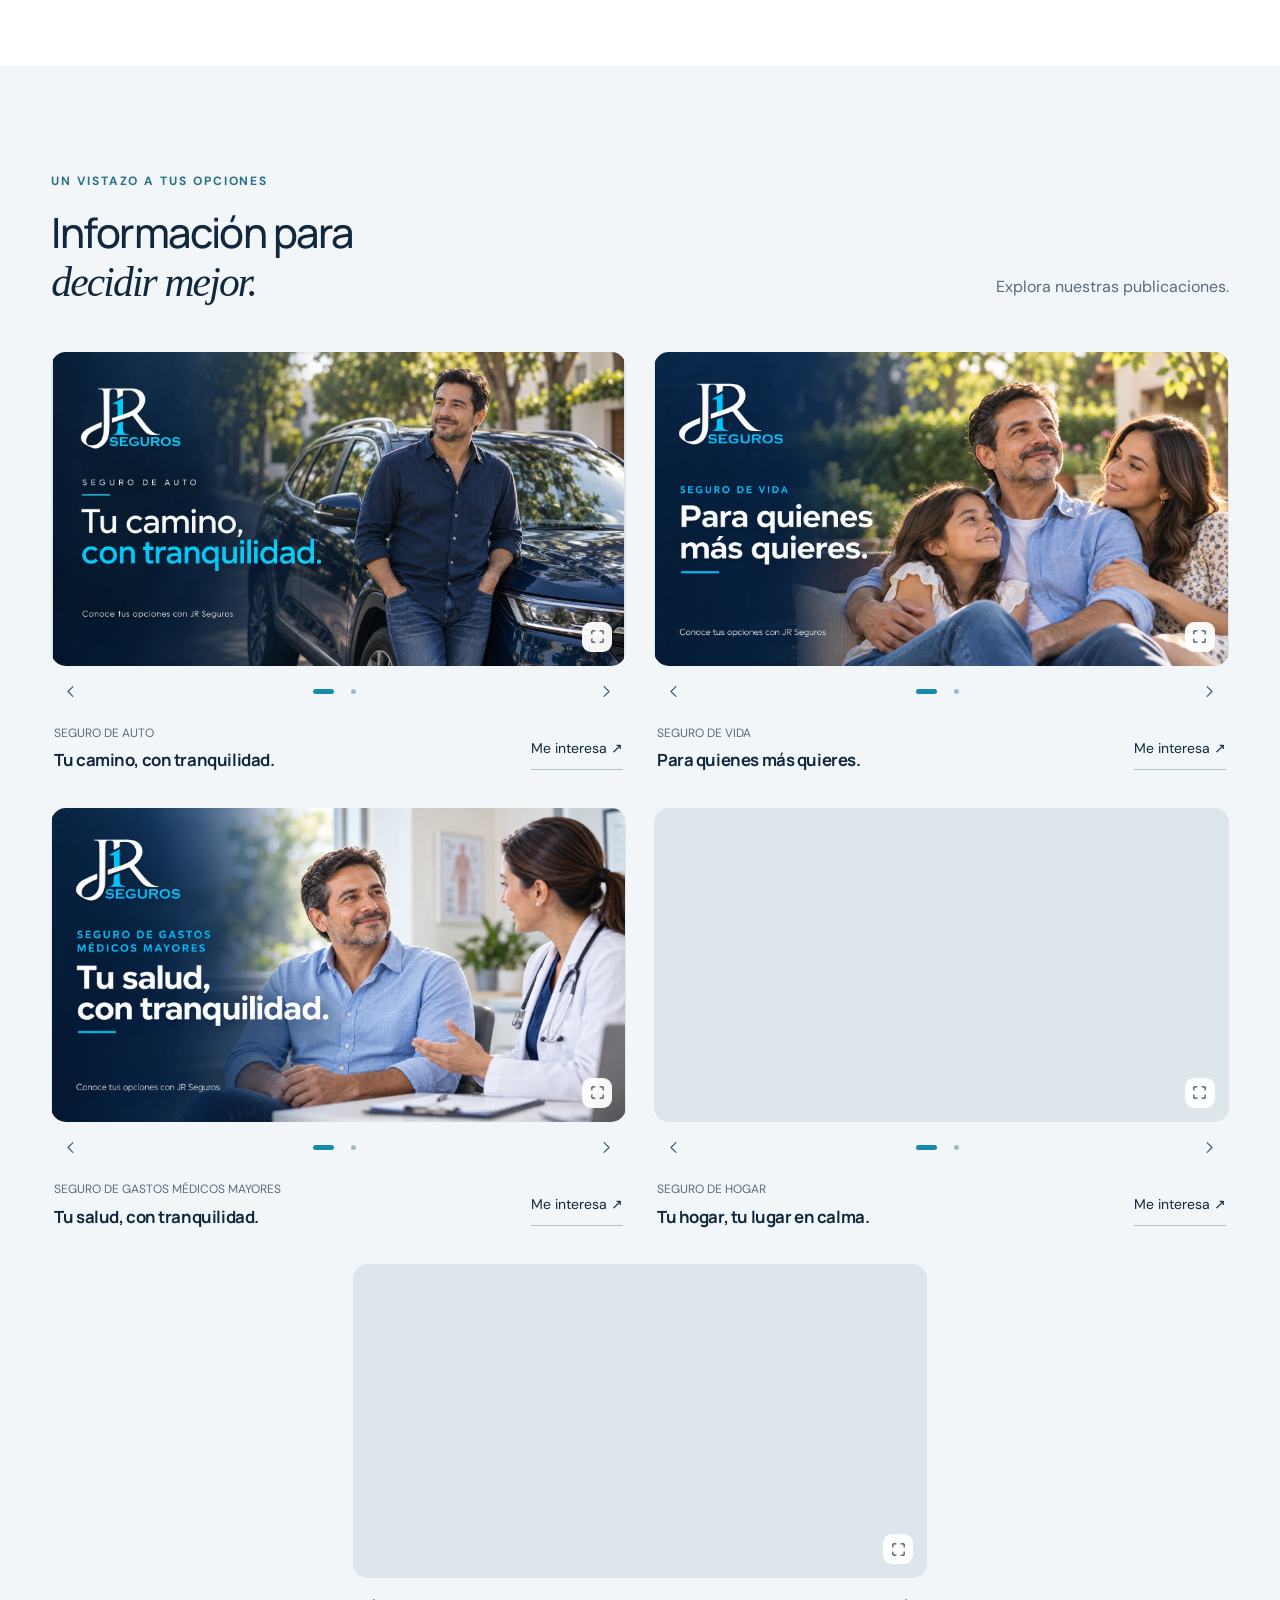
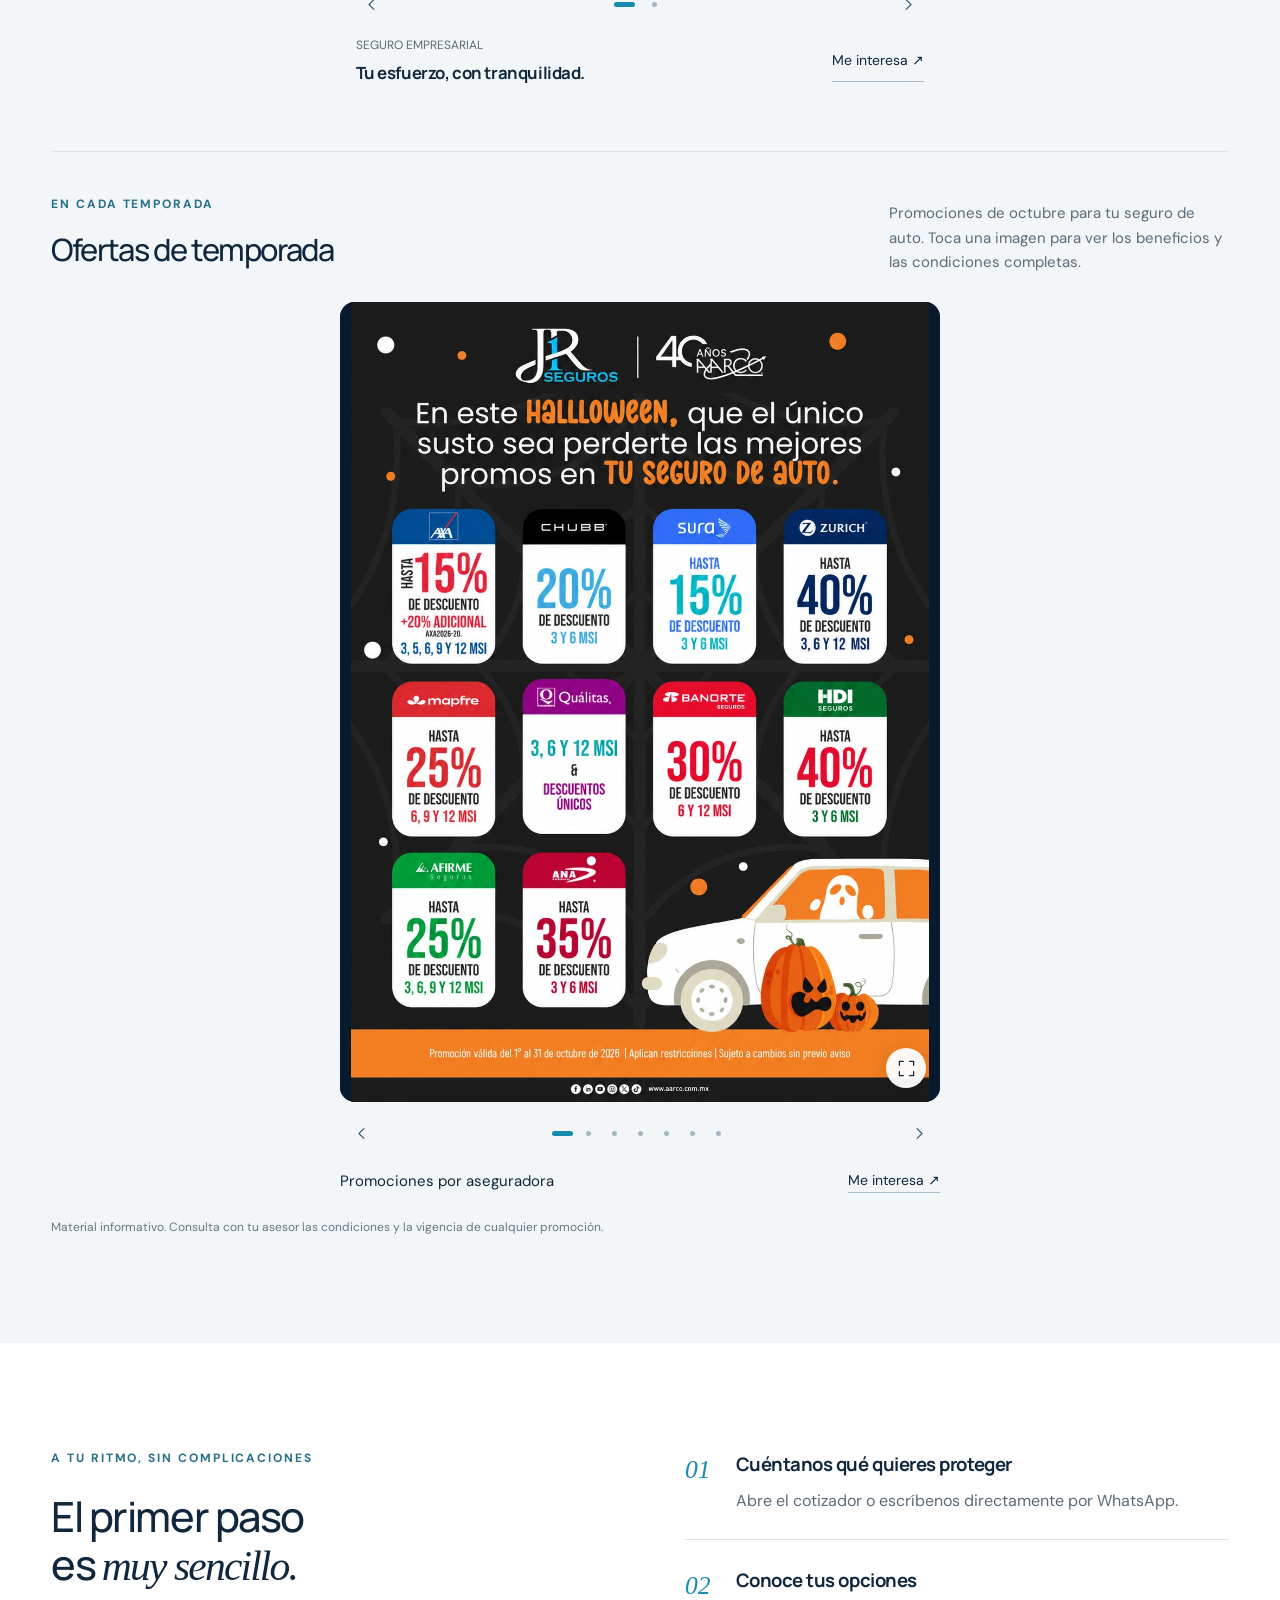
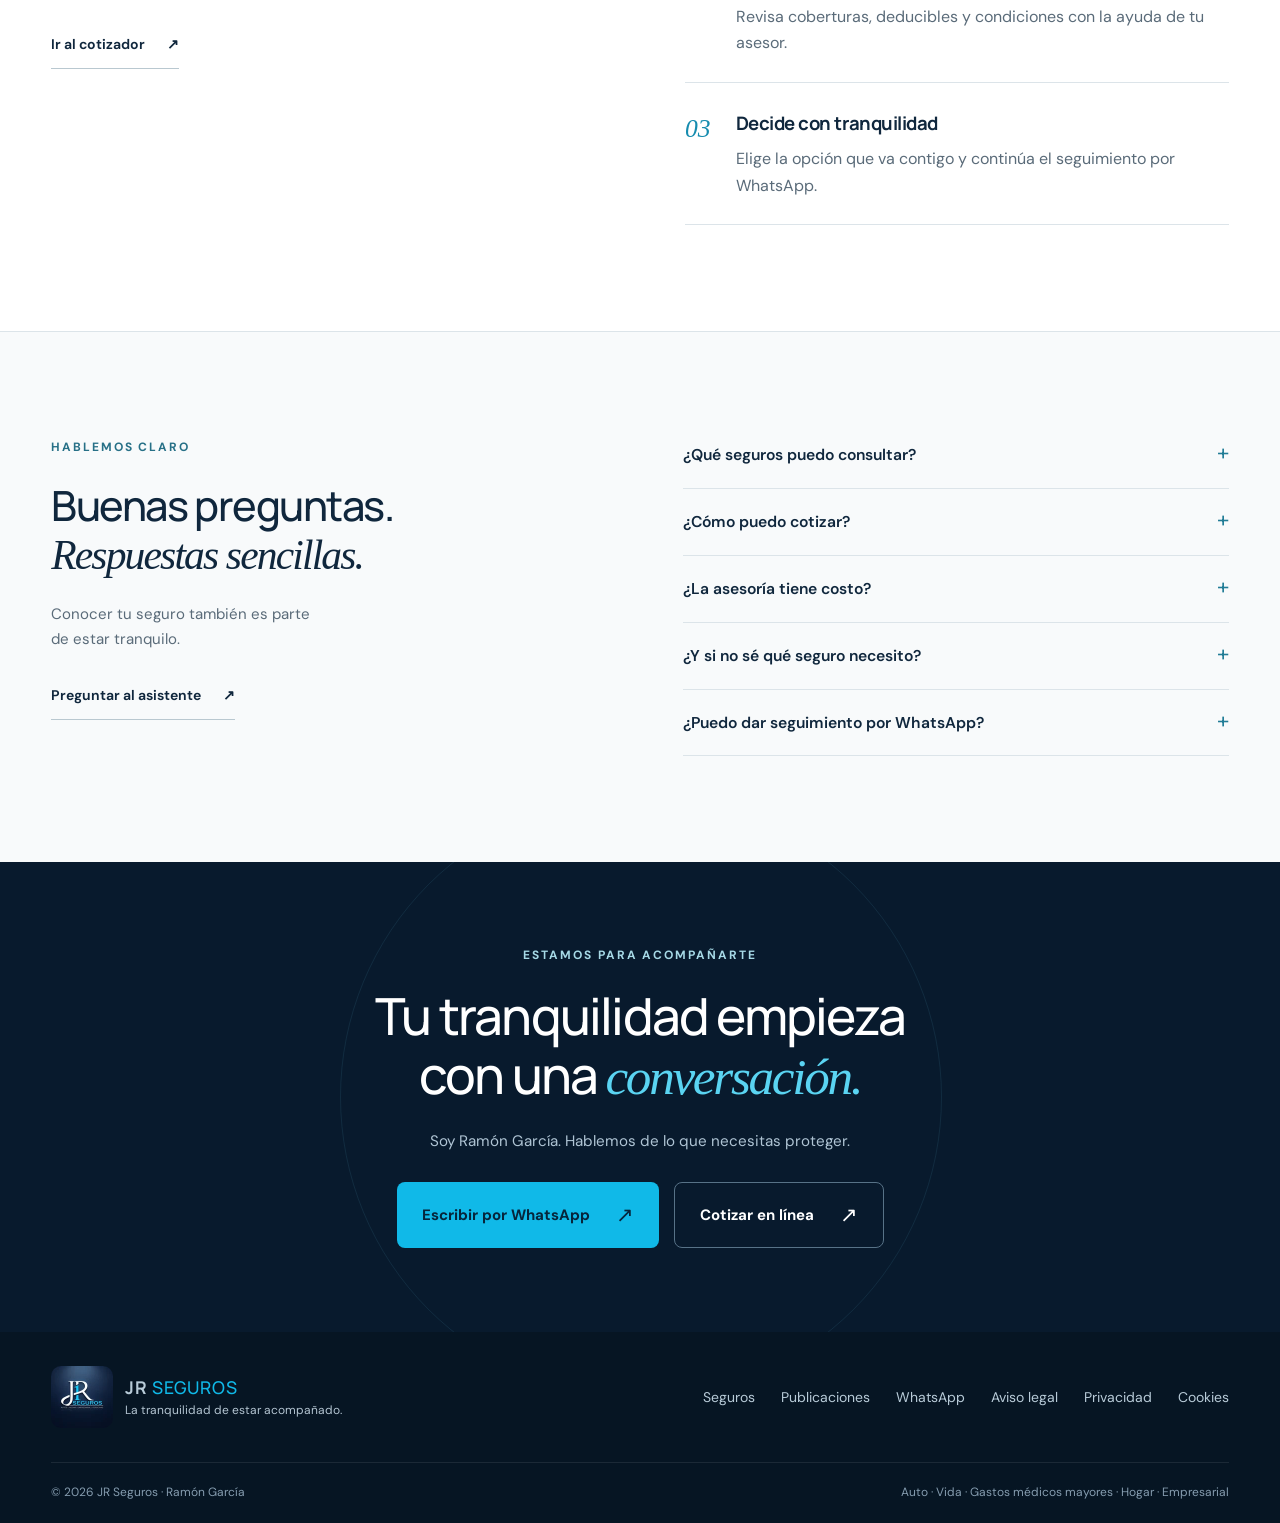
==== commit 48efaa5f: "Keep clean homepage URL when clicking JR logo" ====
--- a/index.html
+++ b/index.html
@@ -65,7 +65,7 @@
     <script src="js/asistente.js" defer></script>
     <script src="js/carruseles.js?v=temporada-202609" defer></script>
     <script src="js/aliados.js" defer></script>
-    <script src="js/app.js?v=legal-20261015" defer></script>
+    <script src="js/app.js?v=logo-limpio-20261015" defer></script>
   <link rel="stylesheet" href="css/cookies.css" />
     <script src="js/cookies.js" defer></script>
   </head>
@@ -73,7 +73,7 @@
     <a class="skip-link" href="#contenido">Saltar al contenido</a>
     <header class="header">
       <div class="container nav-row">
-        <a class="brand" href="#inicio" aria-label="JR Seguros, inicio"
+        <a class="brand" href="/" aria-label="JR Seguros, inicio"
           ><img
             src="assets/images/optimized/logo-minimalista.webp"
             alt=""
@@ -329,7 +329,7 @@
     </main>
     <footer>
       <div class="container footer-main">
-        <a class="brand" href="#inicio"
+        <a class="brand" href="/"
           ><img
             src="assets/images/optimized/logo-minimalista.webp"
             alt="Logo JR Seguros"
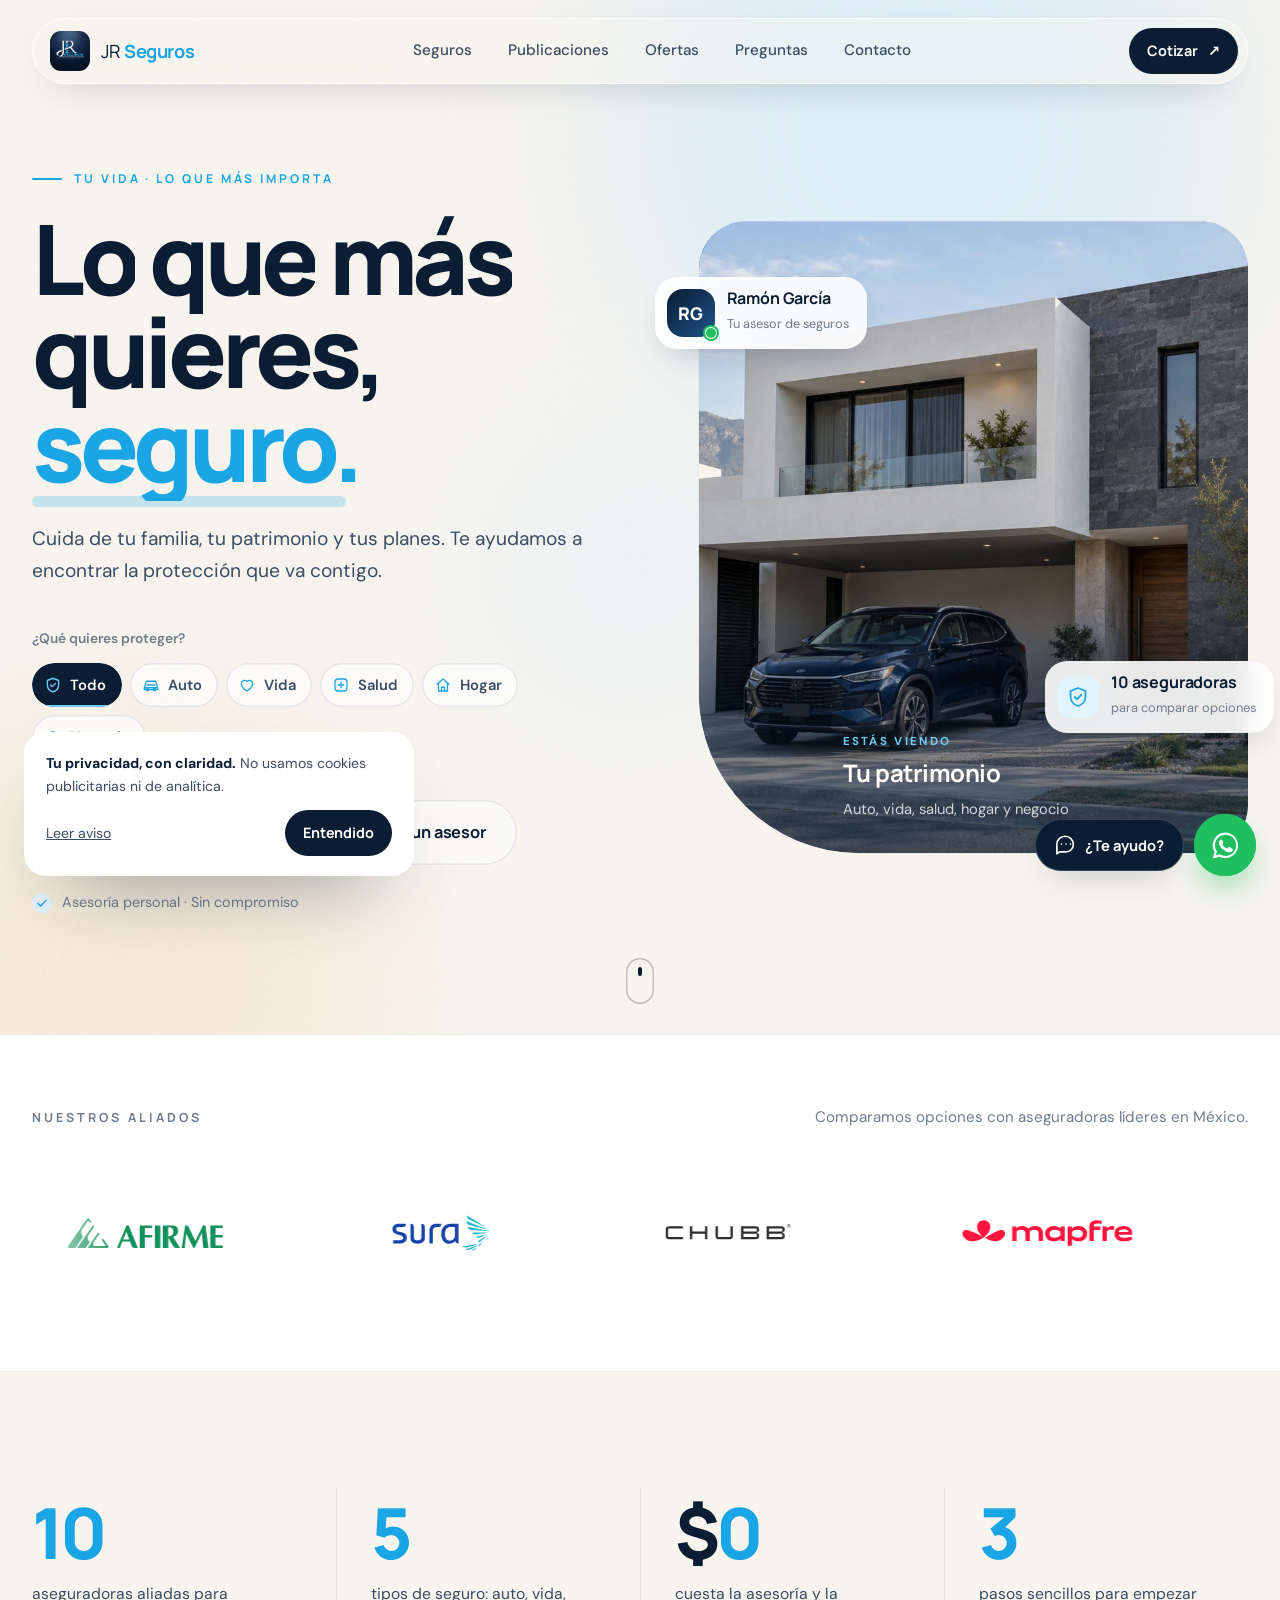
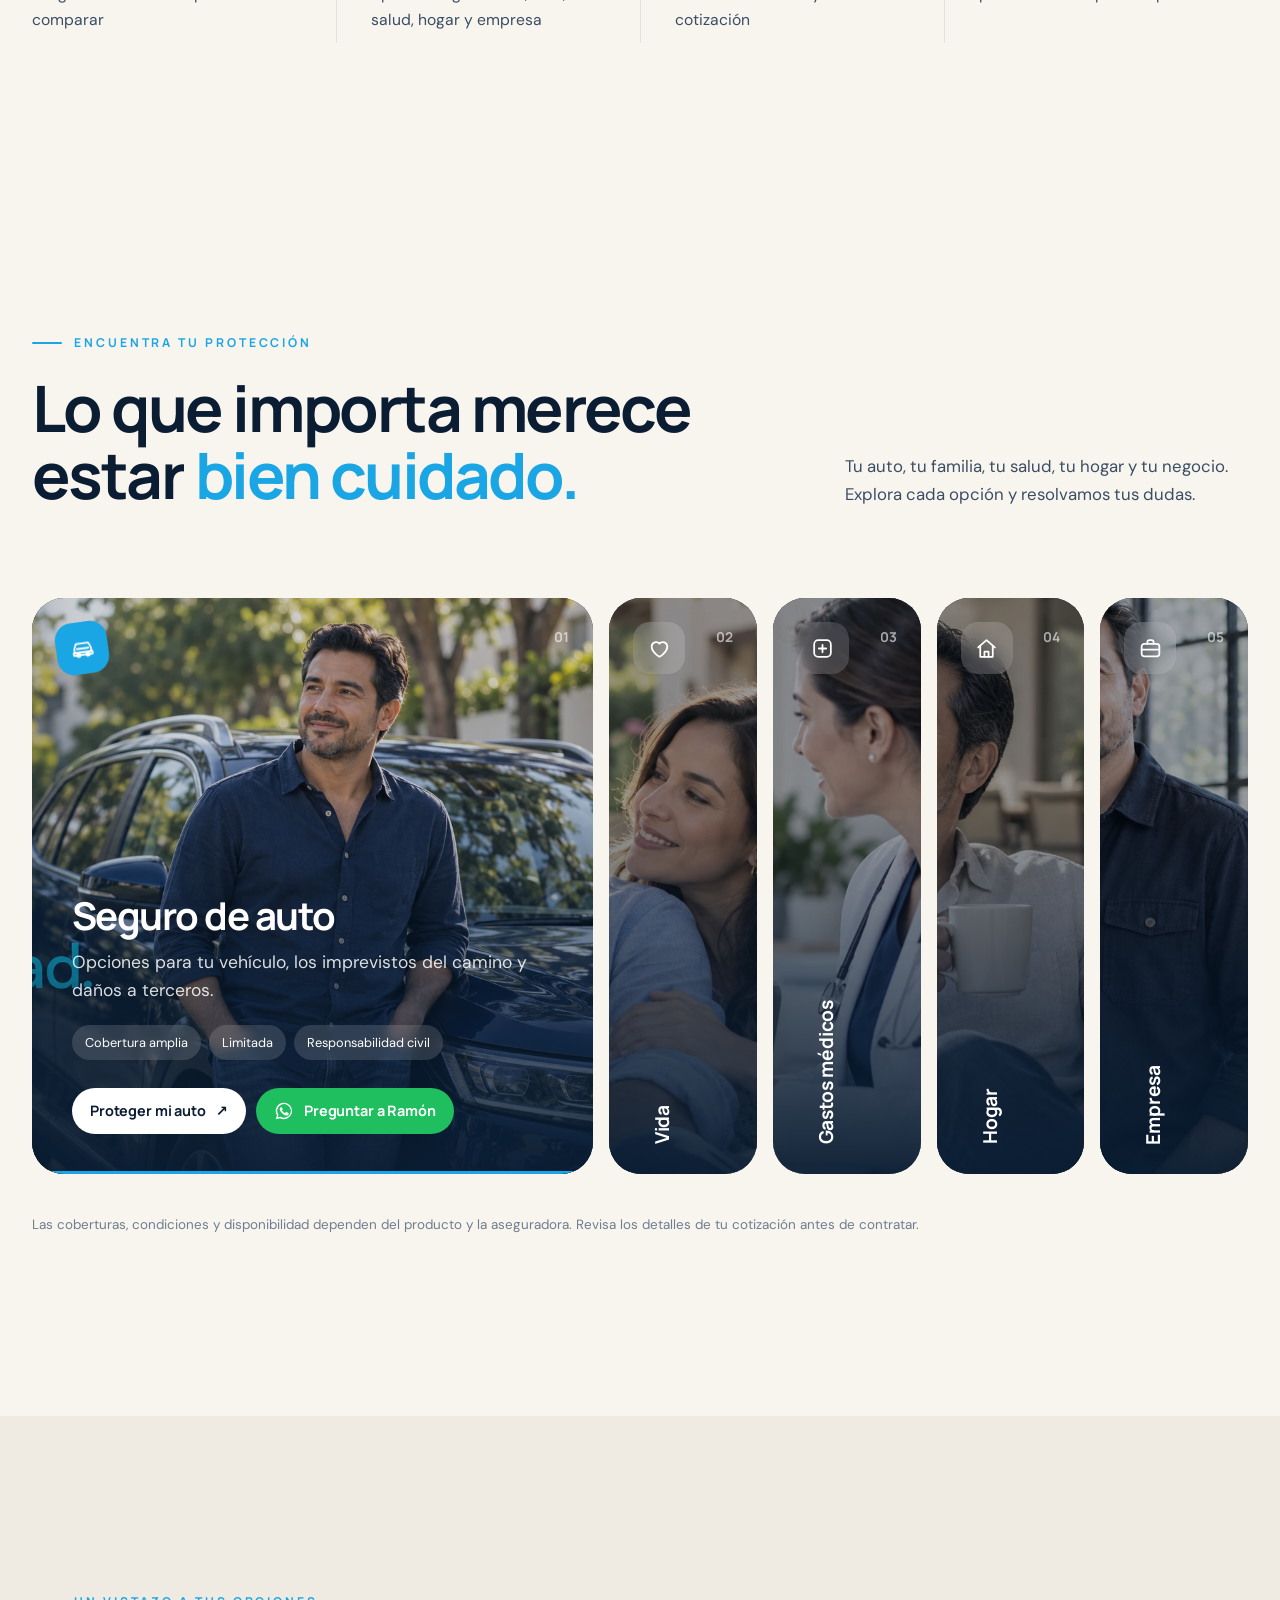
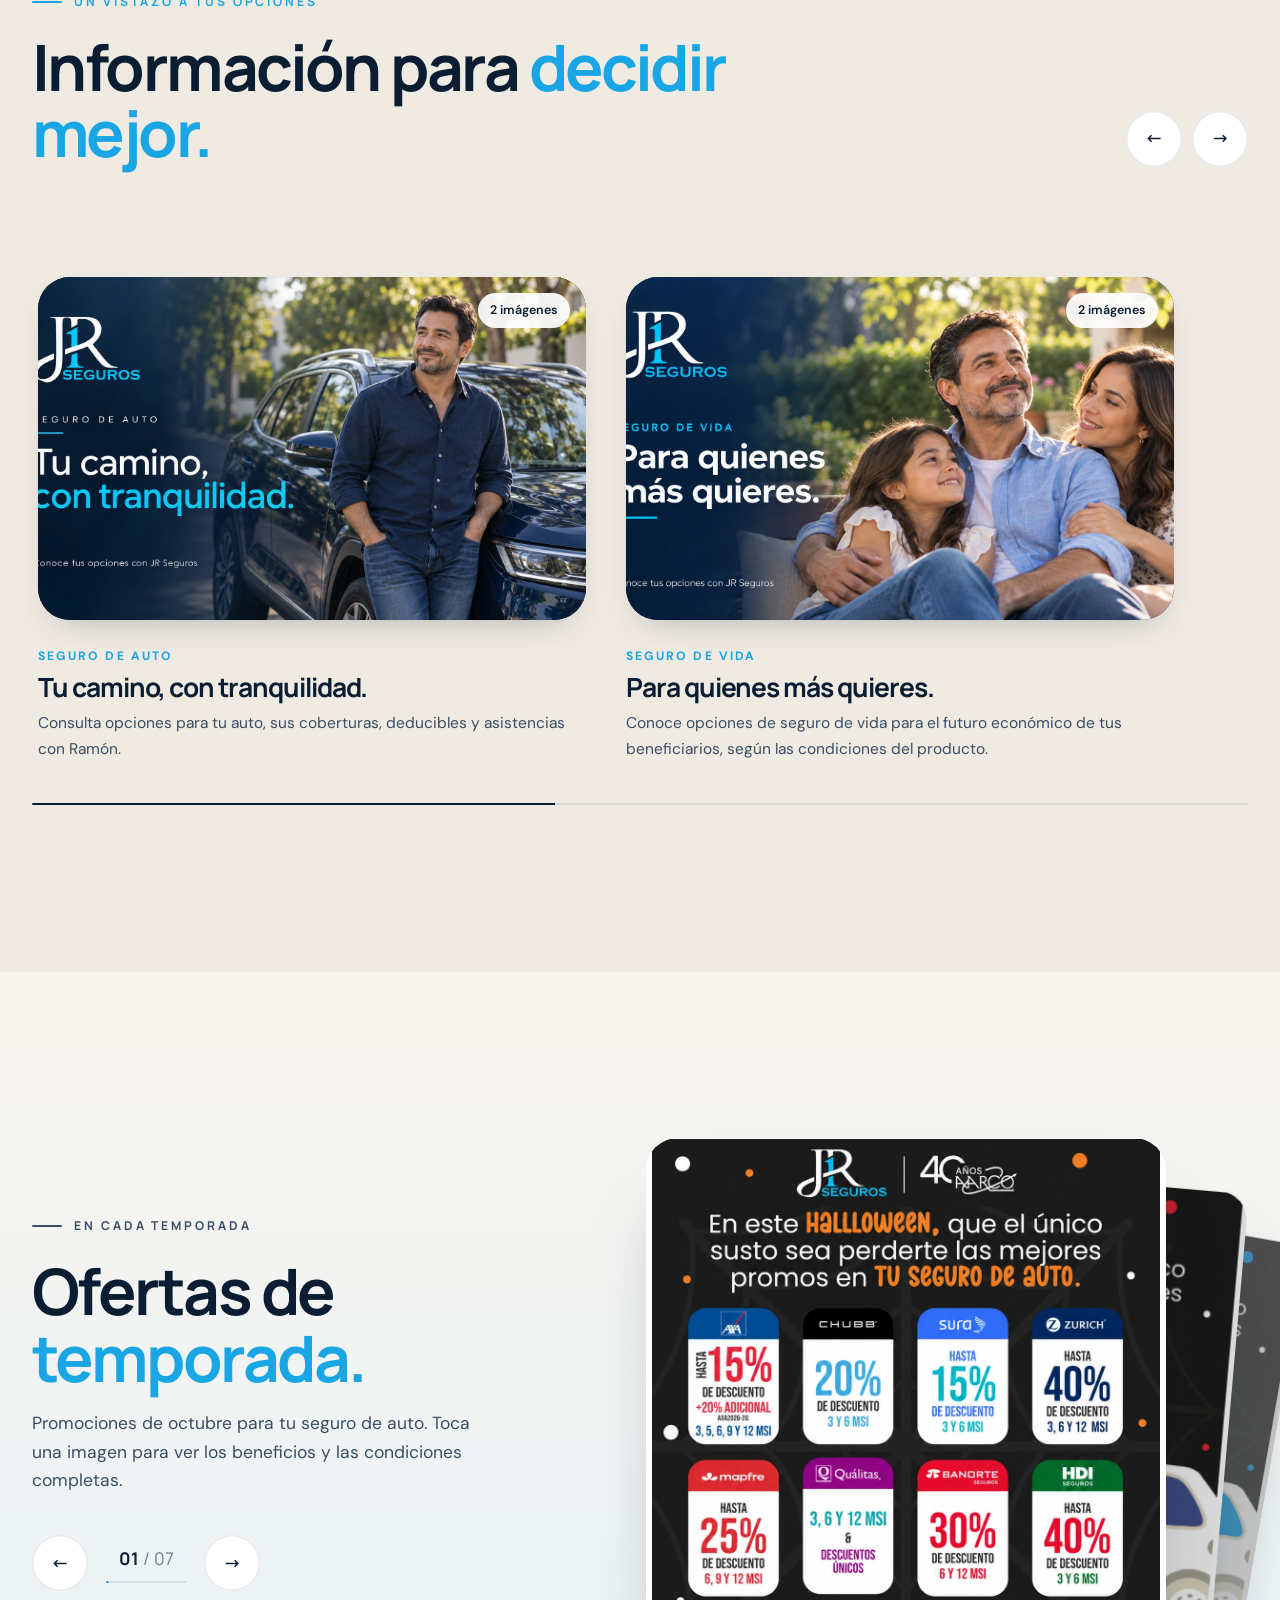
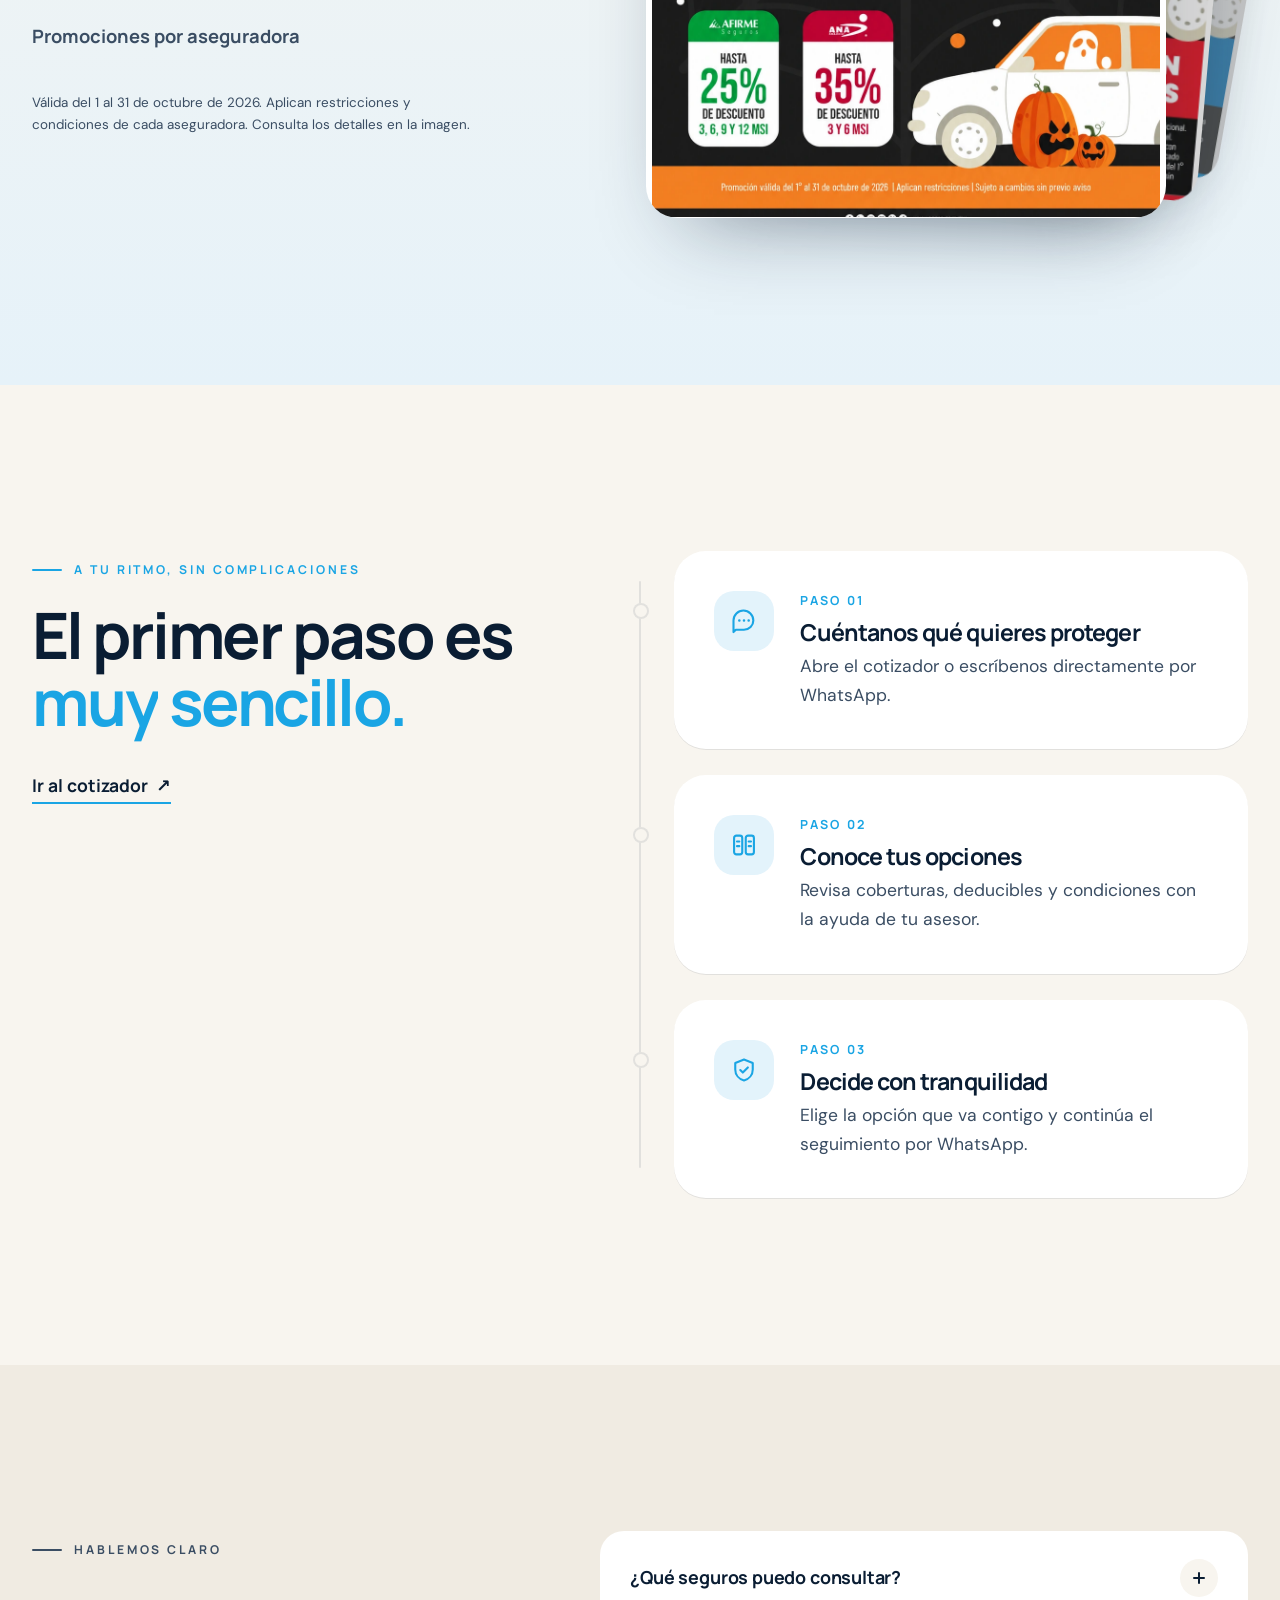
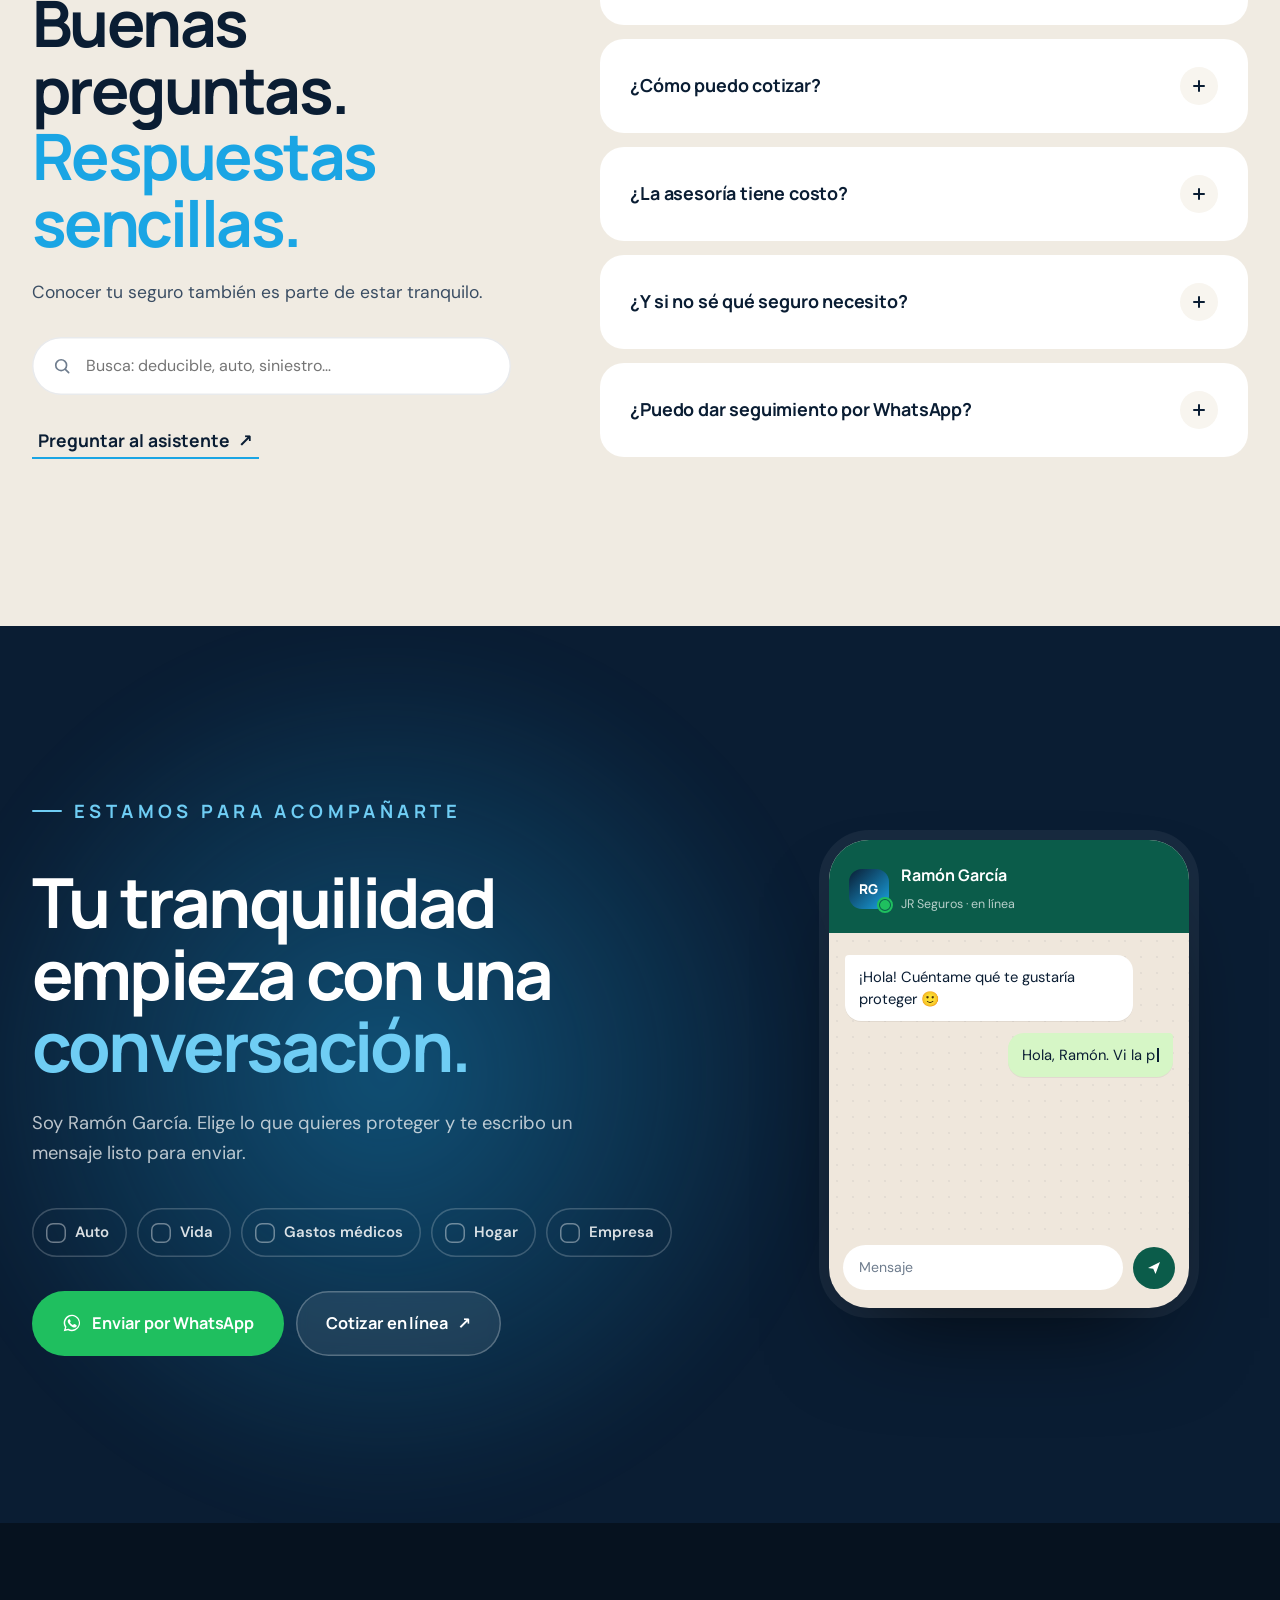
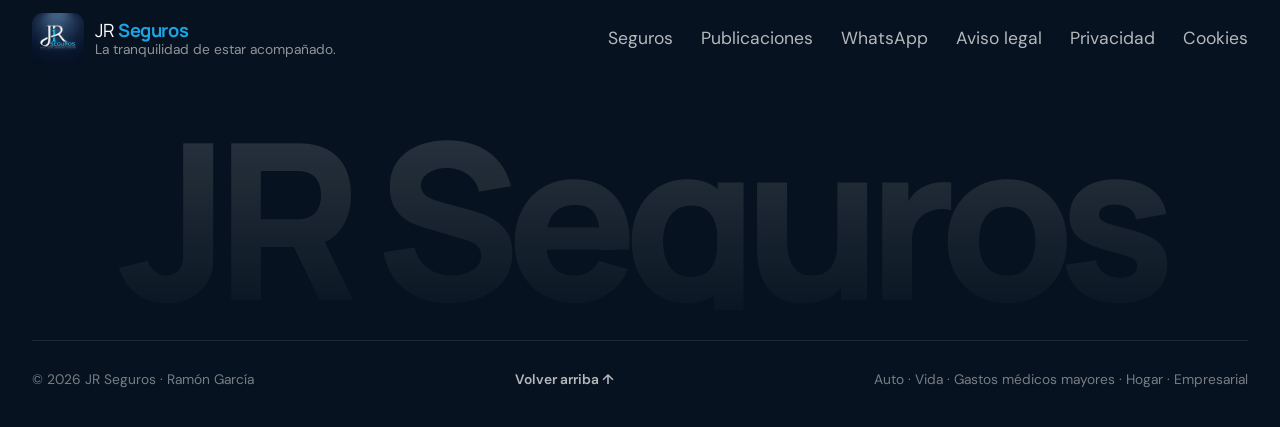
==== commit 913c3201: "Rediseño de la página principal: portada interactiva y logos de aseguradoras - Nueva portada con sel" ====
--- a/index.html
+++ b/index.html
@@ -1,485 +1,374 @@
 <!doctype html>
 <html lang="es-MX">
-  <head>
-    <meta charset="utf-8" />
-    <meta name="viewport" content="width=device-width, initial-scale=1" />
-    <meta name="theme-color" content="#081a2d" />
-    <meta
-      name="description"
-      content="JR Seguros: seguro de auto, vida, gastos médicos mayores, hogar y empresarial. Cotiza y recibe atención personal de Ramón García por WhatsApp."
-    />
-    <title>JR Seguros | Seguros de auto, vida, salud, hogar y empresa</title>
-    <link rel="canonical" href="https://jrseguros.com.mx/" />
-    <meta property="og:type" content="website" />
-    <meta property="og:locale" content="es_MX" />
-    <meta property="og:site_name" content="JR Seguros" />
-    <meta property="og:title" content="JR Seguros | Cotiza y protege lo que más importa" />
-    <meta property="og:description" content="Seguros de auto, vida, gastos médicos mayores, hogar y empresarial. Cotiza en línea y recibe atención de Ramón García." />
-    <meta property="og:url" content="https://jrseguros.com.mx/" />
-    <meta property="og:image" content="https://jrseguros.com.mx/assets/images/logo-minimalista.jpg" />
-    <meta property="og:image:alt" content="Logo de JR Seguros" />
-    <meta name="twitter:card" content="summary" />
-    <meta name="twitter:title" content="JR Seguros" />
-    <meta name="twitter:description" content="Cotiza tu seguro y recibe asesoría de Ramón García." />
-    <meta name="twitter:image" content="https://jrseguros.com.mx/assets/images/logo-minimalista.jpg" />
-    <script type="application/ld+json">
-      {
-        "@context": "https://schema.org",
-        "@graph": [
-          { "@type": "WebSite", "@id": "https://jrseguros.com.mx/#website", "url": "https://jrseguros.com.mx/", "name": "JR Seguros", "alternateName": "JRSeguros", "inLanguage": "es-MX", "publisher": { "@id": "https://jrseguros.com.mx/#organization" } },
-          { "@type": "Organization", "@id": "https://jrseguros.com.mx/#organization", "name": "JR Seguros", "url": "https://jrseguros.com.mx/", "logo": "https://jrseguros.com.mx/assets/images/logo-minimalista.jpg", "telephone": "+524774909866" }
-        ]
-      }
-    </script>
-    <link
-      rel="icon"
-      href="/favicon.png"
-      type="image/png"
-      sizes="128x128"
-    />
-    <link rel="icon" href="/favicon.ico" sizes="any" />
-    <link rel="apple-touch-icon" href="/favicon.png" />
-    <link
-      rel="preload"
-      href="assets/fonts/dm-sans-latin.woff2"
-      as="font"
-      type="font/woff2"
-      crossorigin
-    />
-    <link
-      rel="preload"
-      href="assets/fonts/manrope-latin.woff2"
-      as="font"
-      type="font/woff2"
-      crossorigin
-    />
-    <link rel="stylesheet" href="css/styles.css" />
-    <link rel="stylesheet" href="css/intro.css" />
-    <link rel="stylesheet" href="css/motion.css" />
-    <link rel="stylesheet" href="css/carruseles.css?v=temporada-202609" />
-    <link rel="stylesheet" href="css/aliados.css" />
-    <link rel="stylesheet" href="css/productos.css" />
-    <link rel="stylesheet" href="css/pulido.css" />
-    <script src="js/contenido.js?v=temporada-20261008" defer></script>
-    <script src="js/conocimiento.js" defer></script>
-    <script src="js/asistente.js" defer></script>
-    <script src="js/carruseles.js?v=temporada-202609" defer></script>
-    <script src="js/aliados.js" defer></script>
-    <script src="js/app.js?v=logo-limpio-20261015" defer></script>
-  <link rel="stylesheet" href="css/cookies.css" />
-    <script src="js/cookies.js" defer></script>
-  </head>
-  <body id="inicio">
-    <a class="skip-link" href="#contenido">Saltar al contenido</a>
-    <header class="header">
-      <div class="container nav-row">
-        <a class="brand" href="/" aria-label="JR Seguros, inicio"
-          ><img
-            src="assets/images/optimized/logo-minimalista.webp"
-            alt=""
-            width="36"
-            height="36"
-          /><span>JR <b>Seguros</b></span></a
-        >
-        <button
-          class="menu-toggle icon-button"
-          id="menu-toggle"
-          aria-label="Abrir menú"
-          aria-controls="nav"
-          aria-expanded="false"
-        >
-          <svg viewBox="0 0 24 24"><path d="M4 7h16M4 12h16M4 17h16" /></svg>
-        </button>
-        <nav id="nav" aria-label="Navegación principal">
-          <a href="#seguros">Seguros</a
-          ><a href="#publicaciones">Publicaciones</a
-          ><a href="#preguntas">Preguntas</a
-          ><a
-            class="nav-quote"
-            data-cotizar
-            href="cotizar.html?v=aviso-3s-v2"
-            target="_blank"
-            rel="noopener noreferrer"
-            >Cotizar <span aria-hidden="true">↗</span></a
-          >
-        </nav>
-      </div>
+<head>
+  <meta charset="utf-8" />
+  <meta name="viewport" content="width=device-width, initial-scale=1" />
+  <meta name="theme-color" content="#0a1d33" />
+  <meta name="description" content="JR Seguros: seguro de auto, vida, gastos médicos mayores, hogar y empresarial. Cotiza y recibe atención personal de Ramón García por WhatsApp." />
+  <title>JR Seguros | Seguros de auto, vida, salud, hogar y empresa</title>
+  <link rel="canonical" href="https://jrseguros.com.mx/" />
+  <meta property="og:type" content="website" />
+  <meta property="og:locale" content="es_MX" />
+  <meta property="og:site_name" content="JR Seguros" />
+  <meta property="og:title" content="JR Seguros | Cotiza y protege lo que más importa" />
+  <meta property="og:description" content="Seguros de auto, vida, gastos médicos mayores, hogar y empresarial. Cotiza en línea y recibe atención de Ramón García." />
+  <meta property="og:url" content="https://jrseguros.com.mx/" />
+  <meta property="og:image" content="https://jrseguros.com.mx/assets/images/logo-minimalista.jpg" />
+  <meta property="og:image:alt" content="Logo de JR Seguros" />
+  <meta name="twitter:card" content="summary" />
+  <meta name="twitter:title" content="JR Seguros" />
+  <meta name="twitter:description" content="Cotiza tu seguro y recibe asesoría de Ramón García." />
+  <meta name="twitter:image" content="https://jrseguros.com.mx/assets/images/logo-minimalista.jpg" />
+  <script type="application/ld+json">
+    {
+      "@context": "https://schema.org",
+      "@graph": [
+        { "@type": "WebSite", "@id": "https://jrseguros.com.mx/#website", "url": "https://jrseguros.com.mx/", "name": "JR Seguros", "alternateName": "JRSeguros", "inLanguage": "es-MX", "publisher": { "@id": "https://jrseguros.com.mx/#organization" } },
+        { "@type": "Organization", "@id": "https://jrseguros.com.mx/#organization", "name": "JR Seguros", "url": "https://jrseguros.com.mx/", "logo": "https://jrseguros.com.mx/assets/images/logo-minimalista.jpg", "telephone": "+524774909866" }
+      ]
+    }
+  </script>
+  <link rel="icon" href="/favicon.png" type="image/png" sizes="128x128" />
+  <link rel="icon" href="/favicon.ico" sizes="any" />
+  <link rel="apple-touch-icon" href="/favicon.png" />
+  <link rel="preload" href="assets/fonts/manrope-latin.woff2" as="font" type="font/woff2" crossorigin />
+  <link rel="preload" href="assets/fonts/dm-sans-latin.woff2" as="font" type="font/woff2" crossorigin />
+  <link rel="preload" href="assets/images/optimized/portada-patrimonio.webp" as="image" />
+  <link rel="stylesheet" href="css/estilo.css?v=rediseno-20261118" />
+  <script src="js/contenido.js?v=rediseno-20261118" defer></script>
+  <script src="js/conocimiento.js?v=rediseno-20261118" defer></script>
+  <script src="js/datos.js?v=rediseno-20261118" defer></script>
+  <script src="js/main.js?v=rediseno-20261118" defer></script>
+</head>
+<body>
+  <!-- Pantalla de entrada -->
+  <div class="loader" id="loader" aria-hidden="true">
+    <div class="loader-inner">
+      <img src="assets/images/optimized/logo-minimalista.webp" alt="" width="84" height="84" />
+      <p class="loader-word"><span>La</span> <span>tranquilidad</span> <span>de</span> <span>estar</span> <span>acompañado.</span></p>
+    </div>
+    <span class="loader-count" id="loader-count">0</span>
+  </div>
+
+  <!-- Cursor suave (solo escritorio) -->
+  <div class="cursor" id="cursor" aria-hidden="true"><span class="cursor-label" id="cursor-label"></span></div>
+
+  <div class="scroll-progress" aria-hidden="true"><i id="scroll-bar"></i></div>
+
+  <header class="header" id="header">
+    <div class="wrap nav">
+      <a class="brand" href="#inicio" aria-label="JR Seguros, inicio">
+        <img src="assets/images/optimized/logo-minimalista.webp" alt="" width="40" height="40" />
+        <span>JR <b>Seguros</b></span>
+      </a>
+      <nav class="menu" id="menu" aria-label="Navegación principal">
+        <span class="menu-pill" id="menu-pill" aria-hidden="true"></span>
+        <a href="#seguros">Seguros</a>
+        <a href="#publicaciones">Publicaciones</a>
+        <a href="#ofertas">Ofertas</a>
+        <a href="#preguntas">Preguntas</a>
+        <a href="#contacto">Contacto</a>
+        <div class="menu-foot">
+          <a class="btn btn-wa" data-whatsapp href="https://wa.me/524774909866" target="_blank" rel="noopener noreferrer"><svg class="ico" viewBox="0 0 24 24" aria-hidden="true"><use href="#i-wa" /></svg>WhatsApp</a>
+          <a class="btn btn-primary" data-cotizar href="cotizar.html" target="_blank" rel="noopener noreferrer">Cotizar <span class="arrow">↗</span></a>
+        </div>
+      </nav>
+      <div class="nav-actions">
+        <a class="btn btn-sm btn-primary magnetic" data-cotizar href="cotizar.html" target="_blank" rel="noopener noreferrer">Cotizar <span class="arrow">↗</span></a>
+        <button class="burger" id="burger" aria-label="Abrir menú" aria-controls="menu" aria-expanded="false"><i></i><i></i></button>
+      </div>
+    </div>
+  </header>
+
+  <main id="inicio">
+    <!-- HERO -->
+    <section class="hero" id="hero">
+      <div class="hero-bg" aria-hidden="true">
+        <span class="blob b1"></span><span class="blob b2"></span><span class="blob b3"></span>
+        <div class="grain"></div>
+      </div>
+      <div class="wrap hero-grid">
+        <div class="hero-copy">
+          <p class="eyebrow hero-in" style="--d:.1s">Tu vida · Lo que más importa</p>
+          <h1 class="hero-title" data-split>Lo que más quieres, <em>seguro.</em></h1>
+          <p class="hero-lead hero-in" style="--d:.65s">Cuida de tu familia, tu patrimonio y tus planes. Te ayudamos a encontrar la protección que va contigo.</p>
+
+          <div class="picker hero-in" style="--d:.8s">
+            <p class="picker-label" id="picker-label">¿Qué quieres proteger?</p>
+            <div class="picker-chips" id="picker" role="tablist" aria-labelledby="picker-label"></div>
+          </div>
+
+          <div class="hero-actions hero-in" style="--d:.95s">
+            <a class="btn btn-primary btn-lg magnetic" id="hero-cta" data-cotizar href="cotizar.html" target="_blank" rel="noopener noreferrer" data-cursor="Cotizar"><span id="hero-cta-text">Cotizar mi seguro</span> <span class="arrow">↗</span></a>
+            <a class="btn btn-ghost btn-lg magnetic" id="hero-wa" data-whatsapp href="https://wa.me/524774909866" target="_blank" rel="noopener noreferrer" data-cursor="Escribir">
+              <svg class="ico" viewBox="0 0 24 24" aria-hidden="true"><use href="#i-wa" /></svg>Hablar con un asesor
+            </a>
+          </div>
+          <p class="hero-note hero-in" style="--d:1.05s"><svg viewBox="0 0 24 24" aria-hidden="true"><use href="#i-check" /></svg>Asesoría personal · Sin compromiso</p>
+        </div>
+
+        <div class="hero-visual" id="hero-visual">
+          <div class="hero-photo" id="hero-photo">
+            <div class="hero-photo-inner" data-speed="0.06">
+              <img class="hero-img is-on" style="object-position:30% center" src="assets/images/optimized/portada-patrimonio.webp" alt="Casa moderna con auto: tu patrimonio protegido" width="1448" height="1086" fetchpriority="high" />
+            </div>
+            <div class="hero-caption" id="hero-caption" aria-live="polite">
+              <small>Estás viendo</small>
+              <strong id="hero-cap-title">Tu patrimonio</strong>
+              <span id="hero-cap-text">Auto, vida, salud, hogar y negocio</span>
+            </div>
+          </div>
+          <div class="float-card advisor" data-depth="18">
+            <span class="avatar">RG<i class="online"></i></span>
+            <div><strong>Ramón García</strong><small>Tu asesor de seguros</small></div>
+          </div>
+          <div class="float-card mini-stat" data-depth="30">
+            <svg viewBox="0 0 24 24" aria-hidden="true"><use href="#i-shield" /></svg>
+            <div><strong>10 aseguradoras</strong><small>para comparar opciones</small></div>
+          </div>
+        </div>
+      </div>
+      <a class="scroll-cue" href="#aliados" aria-label="Bajar"><span></span></a>
+    </section>
+
+    <!-- ALIADOS -->
+    <section class="allies" id="aliados" aria-labelledby="allies-title">
+      <div class="wrap allies-head">
+        <h2 id="allies-title" class="allies-title">Nuestros aliados</h2>
+        <p>Comparamos opciones con aseguradoras líderes en México.</p>
+      </div>
+      <div class="marquee" id="marquee" data-cursor="Aliados">
+        <ul class="marquee-track" id="allies-track"></ul>
+      </div>
+    </section>
+
+    <!-- CIFRAS -->
+    <section class="stats" aria-label="JR Seguros en cifras">
+      <div class="wrap stats-grid">
+        <div class="stat" data-anim="up"><b><span data-count="10">0</span></b><p>aseguradoras aliadas para comparar</p></div>
+        <div class="stat" data-anim="up" style="--d:.1s"><b><span data-count="5">0</span></b><p>tipos de seguro: auto, vida, salud, hogar y empresa</p></div>
+        <div class="stat" data-anim="up" style="--d:.2s"><b>$<span data-count="0">0</span></b><p>cuesta la asesoría y la cotización</p></div>
+        <div class="stat" data-anim="up" style="--d:.3s"><b><span data-count="3">0</span></b><p>pasos sencillos para empezar</p></div>
+      </div>
+    </section>
+
+    <!-- SEGUROS -->
+    <section class="section" id="seguros">
+      <div class="wrap">
+        <header class="sec-head">
+          <div>
+            <p class="eyebrow" data-anim="fade">Encuentra tu protección</p>
+            <h2 data-split>Lo que importa merece estar <em>bien cuidado.</em></h2>
+          </div>
+          <p data-anim="up" style="--d:.15s">Tu auto, tu familia, tu salud, tu hogar y tu negocio. Explora cada opción y resolvamos tus dudas.</p>
+        </header>
+        <div class="panels" id="panels" role="list"></div>
+        <p class="fine" data-anim="fade">Las coberturas, condiciones y disponibilidad dependen del producto y la aseguradora. Revisa los detalles de tu cotización antes de contratar.</p>
+      </div>
+    </section>
+
+    <!-- PUBLICACIONES -->
+    <section class="section soft" id="publicaciones">
+      <div class="wrap">
+        <header class="sec-head">
+          <div>
+            <p class="eyebrow" data-anim="fade">Un vistazo a tus opciones</p>
+            <h2 data-split>Información para <em>decidir mejor.</em></h2>
+          </div>
+          <div class="rail-controls" data-anim="up">
+            <button class="round" data-rail="pubs" data-dir="-1" aria-label="Anterior">←</button>
+            <button class="round" data-rail="pubs" data-dir="1" aria-label="Siguiente">→</button>
+          </div>
+        </header>
+      </div>
+      <div class="rail" id="pubs" tabindex="0" aria-label="Publicaciones" data-cursor="Arrastra"></div>
+      <div class="wrap"><div class="rail-progress"><i id="pubs-progress"></i></div></div>
+    </section>
+
+    <!-- OFERTAS -->
+    <section class="section offers" id="ofertas">
+      <div class="wrap offers-grid">
+        <div class="offers-copy">
+          <p class="eyebrow" data-anim="fade">En cada temporada</p>
+          <h2 data-split>Ofertas de <em>temporada.</em></h2>
+          <p data-anim="up" id="offers-desc"></p>
+          <div class="offers-nav" data-anim="up">
+            <button class="round" id="off-prev" aria-label="Oferta anterior">←</button>
+            <div class="counter">
+              <span><b id="off-i">01</b> / <span id="off-n">07</span></span>
+              <span class="off-timer"><i id="off-timer"></i></span>
+            </div>
+            <button class="round" id="off-next" aria-label="Oferta siguiente">→</button>
+          </div>
+          <p class="off-title" id="off-title" aria-live="polite"></p>
+          <p class="fine" id="offers-note"></p>
+        </div>
+        <div class="deck" id="deck" aria-roledescription="carrusel" aria-label="Ofertas de temporada" data-cursor="Ver"></div>
+      </div>
+    </section>
+
+    <!-- PROCESO -->
+    <section class="section" id="proceso">
+      <div class="wrap process">
+        <div class="process-head">
+          <p class="eyebrow" data-anim="fade">A tu ritmo, sin complicaciones</p>
+          <h2 data-split>El primer paso es <em>muy sencillo.</em></h2>
+          <a class="link-arrow" data-cotizar href="cotizar.html" target="_blank" rel="noopener noreferrer" data-anim="up">Ir al cotizador <span class="arrow">↗</span></a>
+        </div>
+        <ol class="steps" id="steps">
+          <span class="steps-line" aria-hidden="true"><i id="steps-line"></i></span>
+          <li data-anim="up"><span class="step-ico"><svg viewBox="0 0 24 24" aria-hidden="true"><use href="#i-chat" /></svg></span><div><span class="num">Paso 01</span><h3>Cuéntanos qué quieres proteger</h3><p>Abre el cotizador o escríbenos directamente por WhatsApp.</p></div></li>
+          <li data-anim="up"><span class="step-ico"><svg viewBox="0 0 24 24" aria-hidden="true"><use href="#i-compare" /></svg></span><div><span class="num">Paso 02</span><h3>Conoce tus opciones</h3><p>Revisa coberturas, deducibles y condiciones con la ayuda de tu asesor.</p></div></li>
+          <li data-anim="up"><span class="step-ico"><svg viewBox="0 0 24 24" aria-hidden="true"><use href="#i-shield" /></svg></span><div><span class="num">Paso 03</span><h3>Decide con tranquilidad</h3><p>Elige la opción que va contigo y continúa el seguimiento por WhatsApp.</p></div></li>
+        </ol>
+      </div>
+    </section>
+
+    <!-- FAQ -->
+    <section class="section soft" id="preguntas">
+      <div class="wrap faq">
+        <div class="faq-head">
+          <p class="eyebrow" data-anim="fade">Hablemos claro</p>
+          <h2 data-split>Buenas preguntas. <em>Respuestas sencillas.</em></h2>
+          <p data-anim="up">Conocer tu seguro también es parte de estar tranquilo.</p>
+          <label class="faq-search" data-anim="up">
+            <svg viewBox="0 0 24 24" aria-hidden="true"><circle cx="11" cy="11" r="6.5" fill="none" stroke="currentColor" stroke-width="2"/><path d="m16 16 4 4" stroke="currentColor" stroke-width="2" stroke-linecap="round"/></svg>
+            <span class="sr">Buscar en preguntas</span>
+            <input id="faq-q" type="search" placeholder="Busca: deducible, auto, siniestro…" autocomplete="off" />
+          </label>
+          <button class="link-arrow" data-open-chat data-anim="up">Preguntar al asistente <span class="arrow">↗</span></button>
+        </div>
+        <div>
+          <div class="faq-list" id="faq-list"></div>
+          <div class="faq-empty" id="faq-empty" hidden>
+            <p>No encontramos esa pregunta.</p>
+            <button class="btn btn-sm btn-primary" data-open-chat>Pregúntale al asistente</button>
+          </div>
+        </div>
+      </div>
+    </section>
+
+    <!-- CONTACTO -->
+    <section class="contact" id="contacto">
+      <div class="contact-glow" aria-hidden="true"></div>
+      <div class="wrap contact-grid">
+        <div class="contact-copy">
+          <p class="eyebrow light" data-anim="fade">Estamos para acompañarte</p>
+          <h2 data-split>Tu tranquilidad empieza con una <em>conversación.</em></h2>
+          <p data-anim="up">Soy Ramón García. Elige lo que quieres proteger y te escribo un mensaje listo para enviar.</p>
+          <div class="builder" data-anim="up">
+            <div class="builder-chips" id="builder" role="group" aria-label="Seguros que te interesan"></div>
+            <div class="contact-actions">
+              <a class="btn btn-wa btn-lg magnetic" id="builder-wa" data-whatsapp href="https://wa.me/524774909866" target="_blank" rel="noopener noreferrer"><svg class="ico" viewBox="0 0 24 24" aria-hidden="true"><use href="#i-wa" /></svg>Enviar por WhatsApp</a>
+              <a class="btn btn-light btn-lg magnetic" data-cotizar href="cotizar.html" target="_blank" rel="noopener noreferrer">Cotizar en línea <span class="arrow">↗</span></a>
+            </div>
+          </div>
+        </div>
+        <div class="phone" data-anim="up" style="--d:.2s" aria-label="Vista previa del mensaje de WhatsApp">
+          <div class="phone-top">
+            <span class="avatar sm">RG<i class="online"></i></span>
+            <div><strong>Ramón García</strong><small>JR Seguros · en línea</small></div>
+          </div>
+          <div class="phone-body">
+            <div class="bubble in">¡Hola! Cuéntame qué te gustaría proteger 🙂</div>
+            <div class="bubble out" id="bubble-out"><span id="bubble-text"></span><i class="caret"></i></div>
+          </div>
+          <div class="phone-foot"><span>Mensaje</span><i><svg viewBox="0 0 24 24" aria-hidden="true"><path d="M4 12 20 4l-6 16-3-7-7-1Z" fill="currentColor"/></svg></i></div>
+        </div>
+      </div>
+    </section>
+  </main>
+
+  <footer class="footer">
+    <div class="wrap foot-main">
+      <a class="brand light" href="#inicio">
+        <img src="assets/images/optimized/logo-minimalista.webp" alt="Logo JR Seguros" width="52" height="52" />
+        <span>JR <b>Seguros</b><small>La tranquilidad de estar acompañado.</small></span>
+      </a>
+      <nav class="foot-links" aria-label="Pie de página">
+        <a href="#seguros">Seguros</a>
+        <a href="#publicaciones">Publicaciones</a>
+        <a data-whatsapp href="https://wa.me/524774909866" target="_blank" rel="noopener noreferrer">WhatsApp</a>
+        <a href="/aviso-legal.html">Aviso legal</a>
+        <a href="/privacidad.html">Privacidad</a>
+        <a href="/cookies.html">Cookies</a>
+      </nav>
+    </div>
+    <p class="foot-word" aria-hidden="true" id="foot-word">JR Seguros</p>
+    <div class="wrap foot-bottom">
+      <span>© <span id="year">2026</span> JR Seguros · Ramón García</span>
+      <button class="to-top" id="to-top">Volver arriba ↑</button>
+      <span>Auto · Vida · Gastos médicos mayores · Hogar · Empresarial</span>
+    </div>
+  </footer>
+
+  <!-- Botones flotantes -->
+  <div class="floating" id="floating">
+    <button class="chat-btn" id="chat-btn" aria-label="Abrir asistente de JR Seguros" aria-controls="chat" aria-expanded="false">
+      <svg viewBox="0 0 24 24" aria-hidden="true"><path d="M20 11.5a8 8 0 0 1-8 8H5l-3 2v-10a9 9 0 0 1 18 0Z" /><path d="M7 11h.01M12 11h.01M17 11h.01" /></svg>
+      <span>¿Te ayudo?</span>
+    </button>
+    <a class="wa-btn" data-whatsapp href="https://wa.me/524774909866" target="_blank" rel="noopener noreferrer" aria-label="Contactar a JR Seguros por WhatsApp">
+      <svg viewBox="0 0 24 24" aria-hidden="true"><use href="#i-wa" /></svg>
+      <span class="wa-tip">¿Hablamos?</span>
+    </a>
+  </div>
+
+  <!-- Asistente -->
+  <section class="chat" id="chat" role="dialog" aria-labelledby="chat-title" aria-hidden="true">
+    <header class="chat-head">
+      <span class="avatar sm">JR<i class="online"></i></span>
+      <div><h2 id="chat-title">Asistente JR</h2><small>Guía de preguntas frecuentes</small></div>
+      <button class="x" id="chat-close" aria-label="Cerrar asistente">✕</button>
     </header>
-    <main id="contenido">
-      <section class="intro" aria-labelledby="hero-title">
-        <div class="intro-background" aria-hidden="true">
-          <img
-            src="assets/images/optimized/portada-patrimonio.webp"
-            alt=""
-            width="1448"
-            height="1086"
-            fetchpriority="high"
-          />
-        </div>
-        <div class="container intro-layout">
-          <div class="intro-copy">
-            <p class="intro-eyebrow">TU VIDA. LO QUE MÁS IMPORTA.</p>
-            <h1 id="hero-title">
-              Lo que más<br />quieres, <strong>seguro.</strong>
-            </h1>
-            <p class="intro-description">
-              Cuida de tu familia, tu patrimonio y tus planes. Te ayudamos a
-              encontrar la protección que va contigo.
-            </p>
-            <div class="intro-actions">
-              <a
-                class="button"
-                data-cotizar
-                href="cotizar.html?v=aviso-3s-v2"
-                target="_blank"
-                rel="noopener noreferrer"
-                >Cotizar mi seguro <span aria-hidden="true">↗</span></a
-              ><a
-                class="intro-whatsapp"
-                data-whatsapp
-                href="https://wa.me/524774909866"
-                target="_blank"
-                rel="noopener noreferrer"
-                ><svg viewBox="0 0 24 24">
-                  <path
-                    d="M21 11.5a8.4 8.4 0 0 1-8.5 8.5 9.2 9.2 0 0 1-4-.9L3 21l1.8-5.5a9.2 9.2 0 0 1-.9-4A8.4 8.4 0 0 1 12.4 3H13a8.4 8.4 0 0 1 8 8z"
-                  /></svg
-                >Hablar con un asesor</a
-              >
-            </div>
-            <p class="intro-note">Asesoría personal. Sin compromiso.</p>
-          </div>
-          <div class="intro-signature">
-            <p class="intro-signature-name">Ramón García</p>
-            <p class="intro-signature-role">Tu asesor de seguros</p>
-          </div>
-        </div>
-      </section>
-      <section
-        class="insurer-strip allies-strip"
-        aria-labelledby="allies-title"
-      >
-        <div class="container allies-row">
-          <h2 class="allies-heading" id="allies-title">NUESTROS ALIADOS</h2>
-          <div class="allies-window">
-            <div class="allies-track">
-              <ul class="allies-list">
-                <li>
-                  <span class="ally-name ally-afirme"
-                    >AFIRME<small>SEGUROS</small></span
-                  >
-                </li>
-                <li><span class="ally-name ally-sura">sura</span></li>
-                <li><span class="ally-name ally-chubb">CHUBB</span></li>
-                <li><span class="ally-name ally-mapfre">MAPFRE</span></li>
-                <li><span class="ally-name ally-banorte">BANORTE</span></li>
-                <li>
-                  <span class="ally-name ally-hdi"
-                    >HDI<small>SEGUROS</small></span
-                  >
-                </li>
-                <li>
-                  <span class="ally-name ally-ana"
-                    >ANA<small>SEGUROS</small></span
-                  >
-                </li>
-                <li><span class="ally-name ally-axa">AXA</span></li>
-                <li><span class="ally-name ally-qualitas">Quálitas</span></li>
-                <li><span class="ally-name ally-zurich">Zurich</span></li>
-              </ul>
-            </div>
-          </div>
-        </div>
-      </section>
-      <section class="section container" id="seguros">
-        <div class="section-heading reveal">
-          <div>
-            <p class="eyebrow dark">ENCUENTRA TU PROTECCIÓN</p>
-            <h2>Lo que importa merece<br />estar <em>bien cuidado.</em></h2>
-          </div>
-          <p>
-            Tu auto, tu familia, tu salud, tu hogar y tu negocio. Conoce las
-            opciones y resolvamos tus dudas.
-          </p>
-        </div>
-        <div class="product-grid" id="product-grid"></div>
-        <p class="fine-print">
-          Las coberturas, condiciones y disponibilidad dependen del producto y
-          la aseguradora. Revisa los detalles de tu cotización antes de
-          contratar.
-        </p>
-      </section>
-      <section class="publications section" id="publicaciones">
-        <div class="container">
-          <div class="section-heading reveal">
-            <div>
-              <p class="eyebrow dark">UN VISTAZO A TUS OPCIONES</p>
-              <h2>Información para<br /><em>decidir mejor.</em></h2>
-            </div>
-            <p>Explora nuestras publicaciones.</p>
-          </div>
-          <div class="publication-grid" id="publication-grid"></div>
-          <section
-            class="seasonal-section"
-            id="ofertas"
-            aria-labelledby="seasonal-title"
-          >
-            <div class="seasonal-heading reveal">
-              <div>
-                <p class="eyebrow dark">EN CADA TEMPORADA</p>
-                <h3 id="seasonal-title">Ofertas de temporada</h3>
-              </div>
-              <p id="seasonal-description">
-                Un espacio para conocer nuestras próximas promociones.
-              </p>
-            </div>
-            <div id="seasonal-carousel"></div>
-          </section>
-          <p class="fine-print">
-            Material informativo. Consulta con tu asesor las condiciones y la
-            vigencia de cualquier promoción.
-          </p>
-        </div>
-      </section>
-      <section
-        class="section container process"
-        aria-labelledby="process-title"
-      >
-        <div class="reveal">
-          <p class="eyebrow dark">A TU RITMO, SIN COMPLICACIONES</p>
-          <h2 id="process-title">
-            El primer paso<br />es <em>muy sencillo.</em>
-          </h2>
-          <a
-            class="text-link"
-            data-cotizar
-            href="cotizar.html?v=aviso-3s-v2"
-            target="_blank"
-            rel="noopener noreferrer"
-            >Ir al cotizador <span aria-hidden="true">↗</span></a
-          >
-        </div>
-        <div class="steps">
-          <article class="reveal">
-            <span>01</span>
-            <div>
-              <h3>Cuéntanos qué quieres proteger</h3>
-              <p>Abre el cotizador o escríbenos directamente por WhatsApp.</p>
-            </div>
-          </article>
-          <article class="reveal">
-            <span>02</span>
-            <div>
-              <h3>Conoce tus opciones</h3>
-              <p>
-                Revisa coberturas, deducibles y condiciones con la ayuda de tu
-                asesor.
-              </p>
-            </div>
-          </article>
-          <article class="reveal">
-            <span>03</span>
-            <div>
-              <h3>Decide con tranquilidad</h3>
-              <p>
-                Elige la opción que va contigo y continúa el seguimiento por
-                WhatsApp.
-              </p>
-            </div>
-          </article>
-        </div>
-      </section>
-      <section class="faq-section section" id="preguntas">
-        <div class="container faq-layout">
-          <div class="reveal">
-            <p class="eyebrow dark">HABLEMOS CLARO</p>
-            <h2>Buenas preguntas.<br /><em>Respuestas sencillas.</em></h2>
-            <p>Conocer tu seguro también es parte<br />de estar tranquilo.</p>
-            <button class="text-link" data-open-chat>
-              Preguntar al asistente <span aria-hidden="true">↗</span>
-            </button>
-          </div>
-          <div class="faq-list" id="faq-list"></div>
-        </div>
-      </section>
-      <section class="contact-section" id="contacto">
-        <div class="container contact-inner reveal">
-          <p class="eyebrow">ESTAMOS PARA ACOMPAÑARTE</p>
-          <h2>Tu tranquilidad empieza<br />con una <em>conversación.</em></h2>
-          <p>Soy Ramón García. Hablemos de lo que necesitas proteger.</p>
-          <div class="contact-actions">
-            <a
-              class="button"
-              data-whatsapp
-              href="https://wa.me/524774909866"
-              target="_blank"
-              rel="noopener noreferrer"
-              >Escribir por WhatsApp <span aria-hidden="true">↗</span></a
-            ><a
-              class="button button-outline"
-              data-cotizar
-              href="cotizar.html?v=aviso-3s-v2"
-              target="_blank"
-              rel="noopener noreferrer"
-              >Cotizar en línea <span aria-hidden="true">↗</span></a
-            >
-          </div>
-        </div>
-      </section>
-    </main>
-    <footer>
-      <div class="container footer-main">
-        <a class="brand" href="/"
-          ><img
-            src="assets/images/optimized/logo-minimalista.webp"
-            alt="Logo JR Seguros"
-            width="62"
-            height="62"
-          /><span
-            >JR <b>SEGUROS</b
-            ><small>La tranquilidad de estar acompañado.</small></span
-          ></a
-        >
-        <div class="footer-links">
-          <a href="#seguros">Seguros</a
-          ><a href="#publicaciones">Publicaciones</a
-          ><a
-            data-whatsapp
-            href="https://wa.me/524774909866"
-            target="_blank"
-            rel="noopener noreferrer"
-            >WhatsApp</a
-          ><a href="/aviso-legal.html">Aviso legal</a><a href="/privacidad.html">Privacidad</a><a href="/cookies.html">Cookies</a>
-        </div>
-      </div>
-      <div class="container footer-bottom">
-        <span>© <span id="year">2026</span> JR Seguros · Ramón García</span
-        ><span>Auto · Vida · Gastos médicos mayores · Hogar · Empresarial</span>
-      </div>
-    </footer>
-    <div class="floating-actions">
-      <a
-        class="floating-wa"
-        data-whatsapp
-        href="https://wa.me/524774909866"
-        target="_blank"
-        rel="noopener noreferrer"
-        aria-label="Contactar a JR Seguros por WhatsApp"
-        ><svg viewBox="0 0 24 24">
-          <path
-            d="M21 11.5a8.4 8.4 0 0 1-8.5 8.5 9.2 9.2 0 0 1-4-.9L3 21l1.8-5.5a9.2 9.2 0 0 1-.9-4A8.4 8.4 0 0 1 12.4 3H13a8.4 8.4 0 0 1 8 8z"
-          />
-          <path d="M9 8c0 4 3 7 6 7l1-2-2-1-1 1-2-2 1-1-1-2z" /></svg></a
-      ><button
-        class="chat-launcher"
-        id="chat-launcher"
-        aria-label="Abrir asistente de JR Seguros"
-        aria-controls="chat-panel"
-        aria-expanded="false"
-      >
-        <svg viewBox="0 0 24 24">
-          <path d="M20 11.5a8 8 0 0 1-8 8H5l-3 2v-10a9 9 0 0 1 18 0Z" />
-          <path d="M7 11h.01M12 11h.01M17 11h.01" /></svg
-        ><span>¿Te ayudo?</span>
-      </button>
-    </div>
-    <section
-      class="chat-panel"
-      id="chat-panel"
-      role="dialog"
-      aria-labelledby="chat-title"
-      hidden
-    >
-      <header class="chat-header">
-        <span class="chat-monogram">JR</span>
-        <div>
-          <h2 id="chat-title">Asistente JR</h2>
-          <span>Guía de preguntas frecuentes</span>
-        </div>
-        <button
-          class="icon-button"
-          id="chat-close"
-          aria-label="Cerrar asistente"
-        >
-          <svg viewBox="0 0 24 24" aria-hidden="true">
-            <path d="m6 6 12 12M18 6 6 18" />
-          </svg>
-        </button>
+    <div class="chat-body" id="chat-body" role="log" aria-live="polite" data-native-scroll></div>
+    <div class="chat-sugs" id="chat-sugs"></div>
+    <a class="chat-human" data-whatsapp href="https://wa.me/524774909866" target="_blank" rel="noopener noreferrer">Hablar con Ramón por WhatsApp ↗</a>
+    <form class="chat-form" id="chat-form">
+      <label class="sr" for="chat-input">Tu pregunta</label>
+      <input id="chat-input" placeholder="Escribe tu pregunta…" maxlength="500" autocomplete="off" required />
+      <button type="submit" aria-label="Enviar pregunta">↑</button>
+    </form>
+    <p class="chat-note">Respuestas automáticas. No compartas datos sensibles.</p>
+  </section>
+
+  <!-- Visor de imágenes -->
+  <div class="lightbox" id="lightbox" role="dialog" aria-modal="true" aria-labelledby="lb-title" aria-hidden="true">
+    <div class="lb-card">
+      <header class="lb-head">
+        <div><small id="lb-cat"></small><h2 id="lb-title"></h2></div>
+        <span class="lb-count" id="lb-count"></span>
+        <button class="x" id="lb-close" aria-label="Cerrar">✕</button>
       </header>
-      <div class="chat-content" id="chat-content">
-        <div
-          class="chat-messages"
-          id="chat-messages"
-          role="log"
-          aria-live="polite"
-          aria-relevant="additions"
-          aria-label="Conversación con el asistente"
-        ></div>
-        <div class="chat-suggestions" id="chat-suggestions"></div>
-        <a
-          class="chat-human"
-          data-whatsapp
-          href="https://wa.me/524774909866"
-          target="_blank"
-          rel="noopener noreferrer"
-          >Hablar con Ramón por WhatsApp <span aria-hidden="true">↗</span></a
-        >
-      </div>
-      <div class="chat-composer">
-        <form id="chat-form">
-          <label class="sr-only" for="chat-input">Tu pregunta</label
-          ><input
-            id="chat-input"
-            placeholder="Escribe tu pregunta…"
-            maxlength="500"
-            autocomplete="off"
-            required
-          /><button type="submit" aria-label="Enviar pregunta">
-            <svg viewBox="0 0 24 24" aria-hidden="true">
-              <path d="M12 19V5m-6 6 6-6 6 6" />
-            </svg>
-          </button>
-        </form>
-        <p class="chat-disclaimer">
-          Respuestas automáticas. No compartas datos sensibles.
-        </p>
-      </div>
-    </section>
-    <dialog
-      id="publication-dialog"
-      class="publication-dialog"
-      aria-labelledby="publication-title"
-    >
-      <div class="dialog-bar">
-        <h2 id="publication-title">Publicación</h2>
-        <button
-          class="icon-button"
-          data-close-dialog
-          aria-label="Cerrar publicación"
-        >
-          <svg viewBox="0 0 24 24" aria-hidden="true">
-            <path d="m6 6 12 12M18 6 6 18" />
-          </svg>
-        </button>
-      </div>
-      <div class="lightbox-image"><img id="publication-image" alt="" /></div>
-      <div class="dialog-footer">
-        <span id="publication-description"></span
-        ><a
-          class="button button-small"
-          id="publication-contact"
-          target="_blank"
-          rel="noopener noreferrer"
-          >Me interesa <span aria-hidden="true">↗</span></a
-        >
-      </div>
-    </dialog>
-<noscript
-      ><p class="noscript">
-        Activa JavaScript para usar la galería interactiva y el asistente.
-        Puedes cotizar y contactar por WhatsApp con los botones de esta página.
-      </p></noscript
-    >
-  <aside class="cookie-notice" id="cookie-notice" aria-label="Información sobre cookies" hidden><p><strong>Tu privacidad, con claridad.</strong>No usamos cookies publicitarias ni de analítica. Al cerrar este aviso, recordamos tu elección solo durante esta sesión de pestaña.</p><div class="cookie-actions"><a href="/cookies.html">Leer aviso de cookies</a><button type="button" id="cookie-dismiss">Entendido</button></div></aside>
-  </body>
+      <div class="lb-stage">
+        <button class="round lb-nav" id="lb-prev" aria-label="Imagen anterior">←</button>
+        <img id="lb-img" alt="" />
+        <button class="round lb-nav" id="lb-next" aria-label="Imagen siguiente">→</button>
+      </div>
+      <footer class="lb-foot">
+        <p id="lb-desc"></p>
+        <a class="btn btn-wa btn-sm" id="lb-wa" target="_blank" rel="noopener noreferrer"><svg class="ico" viewBox="0 0 24 24" aria-hidden="true"><use href="#i-wa" /></svg>Me interesa</a>
+      </footer>
+    </div>
+  </div>
+
+  <aside class="cookie" id="cookie" hidden>
+    <p><strong>Tu privacidad, con claridad.</strong> No usamos cookies publicitarias ni de analítica.</p>
+    <div><a href="/cookies.html">Leer aviso</a><button id="cookie-ok" class="btn btn-sm btn-primary">Entendido</button></div>
+  </aside>
+
+  <!-- Íconos -->
+  <svg width="0" height="0" style="position:absolute" aria-hidden="true">
+    <symbol id="i-wa" viewBox="0 0 24 24"><path fill="currentColor" d="M12.04 2a9.9 9.9 0 0 0-8.5 15l-1.4 5 5.1-1.3A9.9 9.9 0 1 0 12.04 2Zm0 18.1a8.2 8.2 0 0 1-4.2-1.1l-.3-.2-3 .8.8-3-.2-.3a8.2 8.2 0 1 1 6.9 3.8Zm4.5-6.1c-.2-.1-1.5-.7-1.7-.8-.2-.1-.4-.1-.6.1l-.8 1c-.1.2-.3.2-.5.1a6.7 6.7 0 0 1-3.3-2.9c-.3-.4.2-.4.7-1.4.1-.2 0-.3 0-.4l-.8-1.8c-.2-.5-.4-.4-.6-.4h-.5a1 1 0 0 0-.7.3 3 3 0 0 0-.9 2.2 5.2 5.2 0 0 0 1.1 2.7 11.8 11.8 0 0 0 4.5 4c1.7.7 2.3.8 3.2.6a2.7 2.7 0 0 0 1.8-1.2 2.2 2.2 0 0 0 .1-1.3c0-.1-.2-.2-.4-.3Z"/></symbol>
+    <symbol id="i-check" viewBox="0 0 24 24"><path fill="none" stroke="currentColor" stroke-width="2.4" stroke-linecap="round" stroke-linejoin="round" d="m5 12.5 4.5 4.5L19 7.5"/></symbol>
+    <symbol id="i-shield" viewBox="0 0 24 24"><path fill="none" stroke="currentColor" stroke-width="1.8" stroke-linejoin="round" d="M12 3 4.5 6v5.5c0 4.6 3.1 8.3 7.5 9.5 4.4-1.2 7.5-4.9 7.5-9.5V6L12 3Z"/><path fill="none" stroke="currentColor" stroke-width="1.8" stroke-linecap="round" stroke-linejoin="round" d="m8.8 12 2.2 2.2 4.3-4.4"/></symbol>
+    <symbol id="i-chat" viewBox="0 0 24 24"><path fill="none" stroke="currentColor" stroke-width="1.8" stroke-linejoin="round" d="M20 11.5a8 8 0 0 1-8 8H5l-2 2v-10a8.5 8.5 0 0 1 17 0Z"/><path stroke="currentColor" stroke-width="2.2" stroke-linecap="round" d="M8 11.5h.01M12 11.5h.01M16 11.5h.01"/></symbol>
+    <symbol id="i-compare" viewBox="0 0 24 24"><g fill="none" stroke="currentColor" stroke-width="1.8" stroke-linecap="round" stroke-linejoin="round"><rect x="3.5" y="4" width="7" height="16" rx="2"/><rect x="13.5" y="4" width="7" height="16" rx="2"/><path d="M6 9h2M16 9h2M6 13h2M16 13h2"/></g></symbol>
+    <symbol id="i-auto" viewBox="0 0 24 24"><g fill="none" stroke="currentColor" stroke-width="1.7" stroke-linecap="round" stroke-linejoin="round"><path d="M4 15.5V12l2-5h12l2 5v3.5"/><path d="M3 15.5h18v2.5H3z"/><circle cx="7.5" cy="18" r="1.6"/><circle cx="16.5" cy="18" r="1.6"/><path d="M6.5 12h11"/></g></symbol>
+    <symbol id="i-vida" viewBox="0 0 24 24"><path fill="none" stroke="currentColor" stroke-width="1.7" stroke-linejoin="round" d="M12 20s-7.5-4.4-7.5-10A4.3 4.3 0 0 1 12 7.4 4.3 4.3 0 0 1 19.5 10c0 5.6-7.5 10-7.5 10Z"/></symbol>
+    <symbol id="i-gastos-medicos" viewBox="0 0 24 24"><g fill="none" stroke="currentColor" stroke-width="1.7" stroke-linecap="round" stroke-linejoin="round"><rect x="4" y="4" width="16" height="16" rx="4"/><path d="M12 8.5v7M8.5 12h7"/></g></symbol>
+    <symbol id="i-hogar" viewBox="0 0 24 24"><g fill="none" stroke="currentColor" stroke-width="1.7" stroke-linecap="round" stroke-linejoin="round"><path d="M4 11 12 4l8 7"/><path d="M6 9.5V20h12V9.5"/><path d="M10 20v-5h4v5"/></g></symbol>
+    <symbol id="i-empresarial" viewBox="0 0 24 24"><g fill="none" stroke="currentColor" stroke-width="1.7" stroke-linecap="round" stroke-linejoin="round"><rect x="3.5" y="7.5" width="17" height="12" rx="2.5"/><path d="M9 7.5V6a2 2 0 0 1 2-2h2a2 2 0 0 1 2 2v1.5M3.5 13h17"/></g></symbol>
+  </svg>
+</body>
 </html>
--- a/css/estilo.css
+++ b/css/estilo.css
@@ -0,0 +1,518 @@
+@font-face { font-family: "Manrope"; src: url("../assets/fonts/manrope-latin.woff2") format("woff2"); font-weight: 200 800; font-display: swap; }
+@font-face { font-family: "DM Sans"; src: url("../assets/fonts/dm-sans-latin.woff2") format("woff2"); font-weight: 100 1000; font-display: swap; }
+
+:root {
+  --ink: #0a1d33;
+  --ink-2: #3a4d63;
+  --muted: #6f7d8e;
+  --sky: #1aa5e4;
+  --sky-2: #6fcdf4;
+  --sky-soft: #e3f3fb;
+  --ivory: #f8f5ef;
+  --sand: #f0ebe2;
+  --white: #fff;
+  --wa: #1fbf5f;
+  --line: rgba(10, 29, 51, .09);
+  --r: 32px;
+  --shadow: 0 40px 80px -40px rgba(10, 29, 51, .45);
+  --shadow-sm: 0 14px 34px -16px rgba(10, 29, 51, .3);
+  --ease: cubic-bezier(.22, 1, .36, 1);
+  --ease-io: cubic-bezier(.76, 0, .24, 1);
+  --head: "Manrope", system-ui, sans-serif;
+  --body: "DM Sans", system-ui, sans-serif;
+  --pad: clamp(110px, 13vw, 200px);
+}
+
+*, *::before, *::after { box-sizing: border-box; }
+html { scroll-padding-top: 100px; -webkit-text-size-adjust: 100%; }
+html:not(.smooth) { scroll-behavior: smooth; }
+body { margin: 0; font-family: var(--body); color: var(--ink); background: var(--ivory); font-size: 17.5px; line-height: 1.65; -webkit-font-smoothing: antialiased; overflow-x: hidden; }
+body.lock { overflow: hidden; }
+::selection { background: var(--sky); color: #fff; }
+img { max-width: 100%; display: block; }
+a { color: inherit; text-decoration: none; }
+button { font: inherit; color: inherit; background: none; border: 0; cursor: pointer; }
+h1, h2, h3 { font-family: var(--head); line-height: 1.04; letter-spacing: -.04em; margin: 0; font-weight: 700; }
+h2 { font-size: clamp(2.3rem, 5vw, 4.1rem); }
+em { font-style: normal; color: var(--sky); }
+.sr { position: absolute; width: 1px; height: 1px; overflow: hidden; clip: rect(0 0 0 0); }
+.wrap { width: min(1280px, 100% - 64px); margin-inline: auto; }
+.ico { width: 20px; height: 20px; flex: none; }
+:focus-visible { outline: 3px solid var(--sky); outline-offset: 3px; border-radius: 10px; }
+
+.eyebrow { font-family: var(--head); font-size: .76rem; font-weight: 700; letter-spacing: .24em; text-transform: uppercase; color: var(--sky); margin: 0 0 22px; display: inline-flex; align-items: center; gap: 12px; }
+.eyebrow::before { content: ""; width: 30px; height: 2px; background: currentColor; border-radius: 2px; }
+.eyebrow.light { color: var(--sky-2); }
+.fine { font-size: .84rem; color: var(--muted); margin-top: 40px; }
+
+/* ---------- Botones ---------- */
+.btn { --bg: var(--ink); --fg: #fff; --hv: var(--sky); display: inline-flex; align-items: center; justify-content: center; gap: 10px; padding: 16px 26px; border-radius: 999px; background: var(--bg); color: var(--fg); font-family: var(--head); font-weight: 700; font-size: .98rem; letter-spacing: -.01em; position: relative; overflow: hidden; isolation: isolate; transition: transform .6s var(--ease), box-shadow .6s var(--ease), color .4s; will-change: transform; white-space: nowrap; }
+.btn::after { content: ""; position: absolute; left: 50%; top: 100%; width: 140%; aspect-ratio: 1; background: var(--hv); border-radius: 50%; transform: translate(-50%, 0) scale(.2); transition: transform .7s var(--ease), top .7s var(--ease); z-index: -1; }
+.btn:hover::after { top: -20%; transform: translate(-50%, 0) scale(1); }
+.btn:hover { box-shadow: var(--shadow-sm); }
+.btn .arrow { display: inline-block; transition: transform .5s var(--ease); }
+.btn:hover .arrow, .link-arrow:hover .arrow { transform: translate(3px, -3px) rotate(8deg); }
+.btn-lg { padding: 19px 30px; font-size: 1.02rem; }
+.btn-sm { padding: 11px 18px; font-size: .9rem; }
+.btn-ghost { --bg: rgba(255,255,255,.6); --fg: var(--ink); --hv: var(--wa); box-shadow: inset 0 0 0 1.5px var(--line); backdrop-filter: blur(8px); }
+.btn-ghost:hover { color: #fff; }
+.btn-wa { --bg: var(--wa); --hv: #129a4b; }
+.btn-light { --bg: rgba(255,255,255,.08); --fg: #fff; --hv: #fff; box-shadow: inset 0 0 0 1.5px rgba(255,255,255,.25); backdrop-filter: blur(6px); }
+.btn-light:hover { color: var(--ink); }
+.link-arrow { font-family: var(--head); font-weight: 700; color: var(--ink); display: inline-flex; gap: 8px; align-items: center; padding-bottom: 4px; background: linear-gradient(var(--sky), var(--sky)) left bottom / 100% 2px no-repeat; transition: background-size .6s var(--ease); }
+.link-arrow:hover { background-size: 35% 2px; }
+.link-arrow .arrow { transition: transform .5s var(--ease); }
+.round { width: 56px; height: 56px; border-radius: 50%; display: grid; place-items: center; box-shadow: inset 0 0 0 1.5px var(--line); font-size: 1.1rem; transition: background .4s var(--ease), color .4s, transform .5s var(--ease); background: var(--white); flex: none; }
+.round:hover { background: var(--ink); color: #fff; transform: scale(1.08); }
+.round:active { transform: scale(.94); }
+
+/* ---------- Loader ---------- */
+.loader { position: fixed; inset: 0; z-index: 200; background: var(--ink); color: #fff; display: grid; place-items: center; transition: transform 1.1s var(--ease-io); }
+.loader-inner { display: grid; justify-items: center; gap: 26px; }
+.loader img { border-radius: 22px; animation: pop 1s var(--ease) both; }
+.loader-word { margin: 0; font-family: var(--head); font-size: 1.05rem; letter-spacing: -.01em; color: rgba(255,255,255,.75); overflow: hidden; }
+.loader-word span { display: inline-block; animation: wordUp .9s var(--ease) both; }
+.loader-word span:nth-child(2) { animation-delay: .08s; } .loader-word span:nth-child(3) { animation-delay: .16s; } .loader-word span:nth-child(4) { animation-delay: .24s; } .loader-word span:nth-child(5) { animation-delay: .32s; }
+.loader-count { position: absolute; right: 40px; bottom: 30px; font-family: var(--head); font-weight: 800; font-size: clamp(3rem, 8vw, 6rem); letter-spacing: -.05em; color: rgba(255,255,255,.12); }
+.loaded .loader { transform: translateY(-100%); }
+.loaded .loader-inner { opacity: 0; transform: translateY(-40px); transition: .6s var(--ease); }
+@keyframes pop { from { opacity: 0; transform: scale(.6) rotate(-10deg); } }
+@keyframes wordUp { from { transform: translateY(110%); opacity: 0; } }
+
+/* ---------- Cursor ---------- */
+.cursor { position: fixed; left: 0; top: 0; z-index: 150; width: 14px; height: 14px; margin: -7px 0 0 -7px; border-radius: 50%; background: var(--sky); pointer-events: none; display: grid; place-items: center; transition: width .45s var(--ease), height .45s var(--ease), margin .45s var(--ease), background .3s, opacity .3s; opacity: 0; mix-blend-mode: normal; }
+.cursor.on { opacity: 1; }
+.cursor.hover { width: 46px; height: 46px; margin: -23px 0 0 -23px; background: rgba(26,165,228,.18); }
+.cursor.label { width: 86px; height: 86px; margin: -43px 0 0 -43px; background: var(--ink); }
+.cursor-label { color: #fff; font-family: var(--head); font-weight: 700; font-size: .78rem; opacity: 0; transform: scale(.6); transition: .35s var(--ease); }
+.cursor.label .cursor-label { opacity: 1; transform: none; }
+@media (hover: none), (pointer: coarse) { .cursor { display: none; } }
+
+.scroll-progress { position: fixed; inset: 0 0 auto; height: 3px; z-index: 60; pointer-events: none; }
+.scroll-progress i { display: block; height: 100%; background: linear-gradient(90deg, var(--sky), var(--sky-2)); transform-origin: left; transform: scaleX(0); }
+
+/* ---------- Header ---------- */
+.header { position: fixed; inset: 18px 0 auto; z-index: 50; transition: transform .7s var(--ease); }
+.header.hide { transform: translateY(-140%); }
+.nav { position: relative; display: flex; align-items: center; justify-content: space-between; gap: 20px; padding: 10px 10px 10px 18px; }
+.nav::before { content: ""; position: absolute; inset: 0; z-index: -2; border-radius: 999px; background: rgba(248,245,239,.5); backdrop-filter: blur(20px) saturate(1.5); -webkit-backdrop-filter: blur(20px) saturate(1.5); box-shadow: inset 0 0 0 1px rgba(255,255,255,.7), 0 12px 40px -22px rgba(10,29,51,.35); transition: background .5s; }
+.header.scrolled .nav::before { background: rgba(255,255,255,.85); }
+.brand { display: flex; align-items: center; gap: 11px; font-family: var(--head); font-size: 1.14rem; letter-spacing: -.02em; }
+.brand img { border-radius: 11px; transition: transform .8s var(--ease); }
+.brand:hover img { transform: rotate(-8deg) scale(1.06); }
+.brand b { color: var(--sky); }
+.menu { position: relative; display: flex; gap: 2px; }
+.menu > a { position: relative; z-index: 1; padding: 10px 17px; border-radius: 999px; font-weight: 500; font-size: .95rem; color: var(--ink-2); transition: color .4s; }
+.menu > a:hover, .menu > a.active { color: var(--ink); }
+.menu-pill { position: absolute; z-index: 0; top: 0; left: 0; height: 100%; width: 0; border-radius: 999px; background: rgba(10,29,51,.07); opacity: 0; transition: transform .6s var(--ease), width .6s var(--ease), opacity .3s; }
+.menu-foot { display: none; }
+.nav-actions { display: flex; align-items: center; gap: 8px; }
+.burger { display: none; width: 48px; height: 48px; border-radius: 50%; background: var(--ink); position: relative; }
+.burger i { position: absolute; left: 15px; right: 15px; height: 2px; background: #fff; border-radius: 2px; transition: transform .5s var(--ease), top .5s var(--ease); }
+.burger i:first-child { top: 20px; } .burger i:last-child { top: 27px; }
+.burger[aria-expanded="true"] i:first-child { top: 23px; transform: rotate(45deg); }
+.burger[aria-expanded="true"] i:last-child { top: 23px; transform: rotate(-45deg); }
+
+/* ---------- Hero ---------- */
+.hero { position: relative; min-height: 100svh; display: grid; align-items: center; padding: 160px 0 120px; overflow: hidden; }
+.hero-bg { position: absolute; inset: 0; z-index: -1; }
+.blob { position: absolute; border-radius: 50%; filter: blur(80px); opacity: .6; animation: drift 20s ease-in-out infinite alternate; }
+.b1 { width: 620px; height: 620px; background: #cfeafb; top: -180px; right: 4%; }
+.b2 { width: 480px; height: 480px; background: #f4e4c9; bottom: -180px; left: -120px; animation-delay: -7s; }
+.b3 { width: 300px; height: 300px; background: #dff3ff; top: 40%; left: 38%; animation-delay: -12s; opacity: .45; }
+.grain { position: absolute; inset: 0; opacity: .05; background-image: url("data:image/svg+xml,%3Csvg xmlns='http://www.w3.org/2000/svg' width='160' height='160'%3E%3Cfilter id='n'%3E%3CfeTurbulence type='fractalNoise' baseFrequency='.9' numOctaves='2'/%3E%3C/filter%3E%3Crect width='100%25' height='100%25' filter='url(%23n)'/%3E%3C/svg%3E"); }
+@keyframes drift { to { transform: translate(80px, 50px) scale(1.15); } }
+.hero-grid { display: grid; grid-template-columns: 1.05fr 1fr; gap: clamp(40px, 7vw, 120px); align-items: center; }
+.hero-title { font-size: clamp(3.2rem, 7.6vw, 7rem); font-weight: 800; letter-spacing: -.055em; line-height: .96; }
+[data-split] .w { display: inline-block; overflow: hidden; vertical-align: top; padding-bottom: .1em; margin-bottom: -.1em; }
+[data-split] .w > span { display: inline-block; transform: translateY(115%) rotate(5deg); transform-origin: left bottom; transition: transform 1.2s var(--ease); transition-delay: calc(var(--i) * 60ms); }
+[data-split].in .w > span, .ready .hero-title .w > span { transform: none; }
+.ready .hero-title .w > span { transition-delay: calc(var(--i) * 70ms + .15s); }
+.hero-title em { position: relative; }
+.hero-title em::after { content: ""; position: absolute; left: 0; right: 4%; bottom: .04em; height: .11em; background: var(--sky); opacity: .22; border-radius: 1em; transform: scaleX(0); transform-origin: left; transition: transform 1.1s var(--ease) 1.1s; }
+.ready .hero-title em::after { transform: scaleX(1); }
+.hero-lead { font-size: 1.2rem; color: var(--ink-2); max-width: 31em; margin: 32px 0 40px; }
+.hero-in { opacity: 0; transform: translateY(20px); transition: opacity 1s var(--ease), transform 1.1s var(--ease); transition-delay: var(--d, 0s); }
+.ready .hero-in { opacity: 1; transform: none; }
+
+/* Selector */
+.picker { margin-bottom: 40px; }
+.picker-label { margin: 0 0 14px; font-size: .86rem; font-weight: 600; color: var(--muted); }
+.picker-chips { display: flex; flex-wrap: wrap; gap: 8px; }
+.pchip { position: relative; display: inline-flex; align-items: center; gap: 8px; padding: 10px 16px 10px 12px; border-radius: 999px; background: rgba(255,255,255,.7); box-shadow: inset 0 0 0 1.5px var(--line); font-weight: 600; font-size: .92rem; color: var(--ink-2); overflow: hidden; isolation: isolate; transition: color .4s, box-shadow .4s, transform .5s var(--ease); }
+.pchip svg { width: 18px; height: 18px; color: var(--sky); transition: color .4s; }
+.pchip::before { content: ""; position: absolute; inset: 0; z-index: -1; background: var(--ink); border-radius: inherit; transform: scale(.4); opacity: 0; transition: transform .55s var(--ease), opacity .35s; }
+.pchip:hover { transform: translateY(-2px); color: var(--ink); }
+.pchip[aria-selected="true"] { color: #fff; box-shadow: none; }
+.pchip[aria-selected="true"]::before { transform: none; opacity: 1; }
+.pchip[aria-selected="true"] svg { color: var(--sky-2); }
+.pchip .tick { position: absolute; left: 0; bottom: 0; height: 2px; width: 100%; background: var(--sky-2); transform-origin: left; transform: scaleX(0); }
+.pchip.auto .tick { animation: tick var(--t, 5s) linear forwards; }
+@keyframes tick { to { transform: scaleX(1); } }
+
+.hero-actions { display: flex; flex-wrap: wrap; gap: 12px; }
+.hero-note { display: flex; align-items: center; gap: 10px; margin: 26px 0 0; color: var(--muted); font-size: .9rem; }
+.hero-note svg { width: 20px; height: 20px; color: var(--sky); background: var(--sky-soft); border-radius: 50%; padding: 3px; }
+
+.hero-visual { position: relative; aspect-ratio: 4 / 4.6; max-height: 76svh; justify-self: end; width: 100%; }
+.hero-photo { position: absolute; inset: 0; border-radius: 48px 48px 48px 160px; overflow: hidden; box-shadow: var(--shadow); background: var(--ink); clip-path: inset(100% 0 0 0 round 48px); transition: clip-path 1.5s var(--ease-io) .2s; transform: translateZ(0); }
+.ready .hero-photo { clip-path: inset(0 0 0 0 round 48px 48px 48px 160px); }
+.hero-photo-inner { position: absolute; inset: -6% 0; }
+.hero-img { position: absolute; inset: 0; width: 100%; height: 100%; object-fit: cover; opacity: 0; transform: scale(1.12); transition: opacity 1s var(--ease), transform 2.2s var(--ease), clip-path 1.2s var(--ease-io); clip-path: inset(0 0 0 100%); }
+.hero-img.is-on { opacity: 1; transform: scale(1.02); clip-path: inset(0 0 0 0); }
+.hero-photo::after { content: ""; position: absolute; inset: 0; background: linear-gradient(180deg, transparent 55%, rgba(10,29,51,.7)); pointer-events: none; }
+.hero-caption { position: absolute; z-index: 2; left: 34px; right: 34px; bottom: 30px; color: #fff; padding-left: 110px; }
+.hero-caption small { display: block; font-size: .72rem; letter-spacing: .2em; text-transform: uppercase; color: var(--sky-2); font-weight: 700; }
+.hero-caption strong { display: block; font-family: var(--head); font-size: 1.5rem; letter-spacing: -.02em; margin: 2px 0; }
+.hero-caption span { font-size: .92rem; color: rgba(255,255,255,.8); }
+.hero-caption.swap strong, .hero-caption.swap span { animation: capIn .8s var(--ease) both; }
+.hero-caption.swap span { animation-delay: .08s; }
+@keyframes capIn { from { opacity: 0; transform: translateY(14px); filter: blur(4px); } }
+
+.float-card { position: absolute; z-index: 3; display: flex; align-items: center; gap: 12px; padding: 12px 18px 12px 12px; background: rgba(255,255,255,.9); backdrop-filter: blur(14px); -webkit-backdrop-filter: blur(14px); border-radius: 22px; box-shadow: var(--shadow-sm); opacity: 0; transition: opacity 1s var(--ease), translate 1s var(--ease); translate: 0 30px; }
+.ready .float-card { opacity: 1; translate: 0 0; }
+.float-card strong { display: block; font-family: var(--head); font-size: 1rem; letter-spacing: -.01em; line-height: 1.2; }
+.float-card small { color: var(--muted); font-size: .8rem; }
+.advisor { left: -44px; top: 56px; transition-delay: 1.15s; }
+.mini-stat { right: -26px; bottom: 120px; transition-delay: 1.35s; }
+.mini-stat svg { width: 42px; height: 42px; padding: 9px; border-radius: 14px; background: var(--sky-soft); color: var(--sky); }
+.avatar { position: relative; width: 48px; height: 48px; border-radius: 16px; display: grid; place-items: center; font-family: var(--head); font-weight: 800; color: #fff; background: linear-gradient(135deg, var(--ink), #1d5288); flex: none; }
+.avatar.sm { width: 40px; height: 40px; border-radius: 13px; font-size: .85rem; }
+.online { position: absolute; right: -3px; bottom: -3px; width: 14px; height: 14px; border-radius: 50%; background: var(--wa); border: 2.5px solid #fff; }
+.online::after { content: ""; position: absolute; inset: -3px; border-radius: 50%; border: 2px solid var(--wa); animation: ping 2s ease-out infinite; }
+@keyframes ping { from { transform: scale(.7); opacity: 1; } to { transform: scale(2.1); opacity: 0; } }
+.scroll-cue { position: absolute; left: 50%; bottom: 30px; width: 28px; height: 46px; border-radius: 20px; box-shadow: inset 0 0 0 1.5px rgba(10,29,51,.25); translate: -50% 0; }
+.scroll-cue span { position: absolute; left: 50%; top: 9px; width: 4px; height: 9px; border-radius: 4px; background: var(--ink); translate: -50% 0; animation: cue 2s var(--ease) infinite; }
+@keyframes cue { 0% { opacity: 0; transform: translateY(0); } 30% { opacity: 1; } 100% { opacity: 0; transform: translateY(16px); } }
+
+/* ---------- Aliados ---------- */
+.allies { padding: 70px 0 80px; background: var(--white); border-block: 1px solid var(--line); overflow: hidden; }
+.allies-head { display: flex; justify-content: space-between; align-items: baseline; gap: 20px; margin-bottom: 44px; flex-wrap: wrap; }
+.allies-title { font-family: var(--head); font-size: .78rem; font-weight: 700; letter-spacing: .24em; text-transform: uppercase; color: var(--muted); }
+.allies-head p { margin: 0; color: var(--muted); font-size: .95rem; }
+.marquee { overflow: hidden; mask-image: linear-gradient(90deg, transparent, #000 10%, #000 90%, transparent); -webkit-mask-image: linear-gradient(90deg, transparent, #000 10%, #000 90%, transparent); }
+.marquee-track { display: flex; align-items: center; width: max-content; list-style: none; margin: 0; padding: 10px 0; will-change: transform; }
+.marquee-track li { flex: none; display: grid; place-items: center; height: 96px; padding: 0 clamp(36px, 4.5vw, 64px); }
+.logo-card { display: grid; place-items: center; height: 96px; min-width: 150px; padding: 0 26px; border-radius: 24px; transition: background .5s var(--ease), transform .6s var(--ease), box-shadow .5s var(--ease); }
+.logo-card img { height: calc(var(--h, 32) * 1px); width: auto; max-width: 210px; object-fit: contain; opacity: .92; transition: opacity .5s, transform .6s var(--ease); }
+.marquee:hover .logo-card img { opacity: .45; }
+.marquee .logo-card:hover img { opacity: 1; transform: scale(1.08); }
+.logo-card:hover { background: #fff; transform: translateY(-6px); box-shadow: 0 20px 40px -20px rgba(10,29,51,.35), inset 0 0 0 1px var(--line); }
+
+/* ---------- Cifras ---------- */
+.stats { padding: clamp(80px, 9vw, 130px) 0; }
+.stats-grid { display: grid; grid-template-columns: repeat(4, 1fr); gap: 0; }
+.stat { padding: 10px 34px; border-left: 1px solid var(--line); }
+.stat:first-child { border-left: 0; padding-left: 0; }
+.stat b { display: block; font-family: var(--head); font-weight: 800; font-size: clamp(3rem, 5.5vw, 4.8rem); letter-spacing: -.06em; line-height: 1; color: var(--ink); }
+.stat b span { color: var(--sky); }
+.stat p { margin: 14px 0 0; color: var(--ink-2); max-width: 15em; font-size: .98rem; }
+
+/* ---------- Secciones ---------- */
+.section { padding: var(--pad) 0; position: relative; }
+.section.soft { background: var(--sand); }
+.sec-head { display: flex; justify-content: space-between; align-items: end; gap: 40px; margin-bottom: clamp(56px, 7vw, 96px); }
+.sec-head h2 { max-width: 12em; }
+.sec-head > p { max-width: 24em; color: var(--ink-2); margin: 0; font-size: 1.05rem; }
+
+/* Paneles */
+.panels { display: flex; gap: 16px; height: clamp(540px, 64vh, 660px); }
+.panel { position: relative; flex: 1; min-width: 0; border-radius: var(--r); overflow: hidden; cursor: pointer; transition: flex 1.1s var(--ease), opacity 1s var(--ease), transform 1.1s var(--ease); background: var(--ink); color: #fff; isolation: isolate; outline-offset: 4px; }
+.panel.open { flex: 3.8; }
+.panel img { position: absolute; inset: 0; width: 100%; height: 100%; object-fit: cover; object-position: 88% center; z-index: -2; transform: scale(1.15); transition: transform 1.6s var(--ease), filter 1s; filter: saturate(.7) brightness(.75); }
+.panel.open img { transform: scale(1.02); filter: none; }
+.panel:not(.open):hover img { transform: scale(1.1); filter: saturate(.9) brightness(.85); }
+.panel::before { content: ""; position: absolute; inset: 0; z-index: -1; background: linear-gradient(180deg, rgba(10,29,51,.2) 0%, rgba(10,29,51,.2) 35%, rgba(10,29,51,.94) 100%); }
+.panel-ico { position: absolute; left: 24px; top: 24px; width: 52px; height: 52px; border-radius: 17px; display: grid; place-items: center; background: rgba(255,255,255,.16); backdrop-filter: blur(10px); transition: background .5s, transform .7s var(--ease); }
+.panel.open .panel-ico { background: var(--sky); transform: rotate(-8deg); }
+.panel-ico svg { width: 25px; height: 25px; }
+.panel-num { position: absolute; right: 24px; top: 28px; font-family: var(--head); font-weight: 700; font-size: .85rem; color: rgba(255,255,255,.6); }
+.panel-name { font-family: var(--head); font-weight: 700; font-size: 1.2rem; writing-mode: vertical-rl; transform: rotate(180deg); position: absolute; left: 38px; bottom: 30px; letter-spacing: -.01em; white-space: nowrap; transition: opacity .4s; }
+.panel.open .panel-name { opacity: 0; }
+.panel-body { position: absolute; inset: auto 0 0 0; padding: 40px; opacity: 0; transform: translateY(30px); transition: opacity .4s, transform .7s var(--ease); pointer-events: none; }
+.panel.open .panel-body { opacity: 1; transform: none; transition-delay: .4s; pointer-events: auto; }
+.panel-body h3 { font-size: clamp(1.9rem, 3vw, 2.8rem); margin-bottom: 12px; }
+.panel-body p { margin: 0 0 20px; max-width: 30em; color: rgba(255,255,255,.85); }
+.tags { display: flex; flex-wrap: wrap; gap: 8px; margin-bottom: 28px; }
+.tags span { font-size: .8rem; padding: 7px 13px; border-radius: 999px; background: rgba(255,255,255,.14); backdrop-filter: blur(6px); }
+.panel-actions { display: flex; flex-wrap: wrap; gap: 10px; }
+.panel .btn-primary { --bg: #fff; --fg: var(--ink); }
+.panel .btn-primary:hover { color: #fff; }
+.panel-progress { position: absolute; left: 0; bottom: 0; height: 3px; width: 100%; background: var(--sky); transform-origin: left; transform: scaleX(0); }
+.panel.open .panel-progress { transform: scaleX(1); transition: transform 1.2s var(--ease) .3s; }
+
+/* Riel de publicaciones */
+.rail-controls { display: flex; gap: 10px; }
+.rail { display: flex; gap: 28px; overflow-x: auto; scroll-snap-type: x mandatory; padding: 20px max(32px, calc((100vw - 1280px) / 2)) 40px; scrollbar-width: none; scroll-padding-inline: max(32px, calc((100vw - 1280px) / 2)); }
+.rail::-webkit-scrollbar { display: none; }
+.rail.dragging { scroll-snap-type: none; cursor: grabbing; }
+.rail.dragging .pub { pointer-events: none; }
+.pub { flex: none; width: min(560px, 84vw); scroll-snap-align: start; text-align: left; perspective: 1000px; }
+.pub-img { border-radius: var(--r); overflow: hidden; aspect-ratio: 16 / 10; background: var(--ink); box-shadow: var(--shadow-sm); position: relative; transform-style: preserve-3d; transition: transform .7s var(--ease), box-shadow .7s var(--ease); }
+.pub:hover .pub-img { box-shadow: var(--shadow); }
+.pub-img img { width: 100%; height: 100%; object-fit: cover; transition: transform 1.4s var(--ease); }
+.pub:hover .pub-img img { transform: scale(1.06); }
+.pub-img .count { position: absolute; right: 16px; top: 16px; font-size: .78rem; font-weight: 600; padding: 7px 12px; border-radius: 999px; background: rgba(255,255,255,.92); color: var(--ink); }
+.pub-img .shine { position: absolute; inset: 0; background: radial-gradient(circle at var(--mx, 50%) var(--my, 50%), rgba(255,255,255,.25), transparent 45%); opacity: 0; transition: opacity .5s; pointer-events: none; }
+.pub:hover .shine { opacity: 1; }
+.pub small { display: block; margin: 26px 0 8px; font-size: .76rem; letter-spacing: .18em; text-transform: uppercase; color: var(--sky); font-weight: 700; }
+.pub h3 { font-size: 1.65rem; transition: color .4s; }
+.pub:hover h3 { color: var(--sky); }
+.pub p { margin: 10px 0 0; color: var(--ink-2); font-size: .97rem; max-width: 34em; }
+.rail-progress { height: 2px; background: var(--line); border-radius: 2px; overflow: hidden; }
+.rail-progress i { display: block; height: 100%; width: 100%; background: var(--ink); transform-origin: left; transform: scaleX(.2); }
+
+/* Ofertas */
+.offers { background: linear-gradient(180deg, var(--ivory), #e6f2f9); overflow: hidden; }
+.offers-grid { display: grid; grid-template-columns: .8fr 1.2fr; gap: clamp(50px, 7vw, 110px); align-items: center; }
+.offers-copy > p { color: var(--ink-2); }
+.offers-nav { display: flex; align-items: center; gap: 18px; margin-top: 40px; }
+.counter { font-family: var(--head); color: var(--muted); min-width: 80px; display: grid; gap: 8px; text-align: center; }
+.counter b { color: var(--ink); }
+.off-timer { display: block; height: 2px; background: var(--line); border-radius: 2px; overflow: hidden; }
+.off-timer i { display: block; height: 100%; background: var(--sky); transform-origin: left; transform: scaleX(0); }
+.off-timer i.run { animation: tick 5s linear forwards; }
+.off-title { font-family: var(--head); font-weight: 700; font-size: 1.15rem; margin: 30px 0 0; min-height: 1.6em; }
+.off-title.swap { animation: capIn .7s var(--ease) both; }
+.deck { position: relative; aspect-ratio: 1 / 1.02; max-height: 680px; touch-action: pan-y; user-select: none; }
+.card { position: absolute; inset: 0 auto 0 50%; width: 78%; margin-left: -39%; border-radius: var(--r); overflow: hidden; box-shadow: var(--shadow); background: #fff; cursor: pointer; transition: transform 1s var(--ease), opacity 1s var(--ease), filter 1s; will-change: transform; }
+.card img { width: 100%; height: 100%; object-fit: cover; pointer-events: none; }
+.card[data-pos="0"] { z-index: 5; transform: translateX(var(--drag, 0px)) rotate(calc(var(--drag, 0px) / 30)); }
+.card[data-pos="1"] { z-index: 4; transform: translateX(16%) scale(.9) rotate(5deg); filter: brightness(.85); }
+.card[data-pos="2"] { z-index: 3; transform: translateX(29%) scale(.8) rotate(10deg); filter: brightness(.7); opacity: .75; }
+.card[data-pos="-1"] { z-index: 6; transform: translateX(-130%) rotate(-16deg); opacity: 0; pointer-events: none; }
+.card[data-pos="hide"] { z-index: 1; transform: translateX(34%) scale(.7) rotate(12deg); opacity: 0; pointer-events: none; }
+.deck.grabbing .card[data-pos="0"] { transition: none; }
+
+/* Proceso */
+.process { display: grid; grid-template-columns: .9fr 1.1fr; gap: clamp(50px, 7vw, 110px); align-items: start; }
+.process-head { position: sticky; top: 150px; }
+.process-head h2 { margin-bottom: 36px; }
+.steps { list-style: none; margin: 0; padding: 0 0 0 46px; position: relative; display: grid; gap: 26px; }
+.steps-line { position: absolute; left: 11px; top: 30px; bottom: 30px; width: 2px; background: var(--line); border-radius: 2px; }
+.steps-line i { display: block; width: 100%; height: 100%; background: var(--sky); transform-origin: top; transform: scaleY(0); }
+.steps li { display: flex; gap: 26px; padding: 40px; background: var(--white); border-radius: var(--r); box-shadow: 0 1px 0 var(--line); position: relative; transition: transform .7s var(--ease), box-shadow .7s var(--ease), opacity 1s var(--ease); }
+.steps li:hover { transform: translateX(8px); box-shadow: var(--shadow-sm); }
+.steps li::before { content: ""; position: absolute; left: -41px; top: 52px; width: 16px; height: 16px; border-radius: 50%; background: var(--ivory); border: 2px solid var(--line); transition: background .5s, border-color .5s, transform .5s var(--ease); }
+.steps li.lit::before { background: var(--sky); border-color: var(--sky); transform: scale(1.2); box-shadow: 0 0 0 6px rgba(26,165,228,.15); }
+.step-ico { width: 60px; height: 60px; border-radius: 20px; display: grid; place-items: center; background: var(--sky-soft); color: var(--sky); flex: none; transition: background .5s, color .5s, transform .7s var(--ease); }
+.steps li.lit .step-ico { background: var(--ink); color: #fff; transform: rotate(-6deg); }
+.step-ico svg { width: 28px; height: 28px; }
+.num { display: block; font-family: var(--head); font-weight: 700; font-size: .78rem; letter-spacing: .18em; text-transform: uppercase; color: var(--sky); margin-bottom: 8px; }
+.steps h3 { font-size: 1.45rem; margin-bottom: 8px; }
+.steps p { margin: 0; color: var(--ink-2); }
+
+/* FAQ */
+.faq { display: grid; grid-template-columns: .85fr 1.15fr; gap: clamp(50px, 7vw, 110px); align-items: start; }
+.faq-head { position: sticky; top: 150px; }
+.faq-head h2 { margin-bottom: 22px; }
+.faq-head p { color: var(--ink-2); margin: 0 0 30px; }
+.faq-search { display: flex; align-items: center; gap: 12px; padding: 0 20px; height: 58px; border-radius: 999px; background: var(--white); box-shadow: inset 0 0 0 1.5px var(--line); margin-bottom: 30px; transition: box-shadow .4s; }
+.faq-search:focus-within { box-shadow: inset 0 0 0 2px var(--sky), 0 10px 30px -14px rgba(26,165,228,.5); }
+.faq-search svg { width: 20px; height: 20px; color: var(--muted); flex: none; }
+.faq-search input { flex: 1; min-width: 0; border: 0; background: none; font: inherit; font-size: 1rem; color: var(--ink); outline: none; }
+.faq-list { display: grid; gap: 14px; }
+.qa { background: var(--white); border-radius: 24px; transition: box-shadow .6s var(--ease), opacity .5s, transform .6s var(--ease); }
+.qa.open { box-shadow: var(--shadow-sm); }
+.qa.hide { display: none; }
+.qa button { width: 100%; text-align: left; display: flex; justify-content: space-between; align-items: center; gap: 20px; padding: 28px 30px; font-family: var(--head); font-weight: 700; font-size: 1.12rem; letter-spacing: -.01em; }
+.qa mark { background: rgba(26,165,228,.2); color: inherit; border-radius: 4px; padding: 0 2px; }
+.qa .plus { width: 38px; height: 38px; border-radius: 50%; background: var(--ivory); flex: none; position: relative; transition: background .4s, transform .7s var(--ease); }
+.qa .plus::before, .qa .plus::after { content: ""; position: absolute; left: 50%; top: 50%; width: 12px; height: 2px; margin: -1px -6px; background: currentColor; border-radius: 2px; transition: transform .5s var(--ease); }
+.qa .plus::after { transform: rotate(90deg); }
+.qa:hover .plus { transform: rotate(90deg); }
+.qa.open .plus { background: var(--sky); color: #fff; transform: rotate(180deg); }
+.qa.open .plus::after { transform: rotate(0); }
+.qa-a { display: grid; grid-template-rows: 0fr; transition: grid-template-rows .7s var(--ease); }
+.qa.open .qa-a { grid-template-rows: 1fr; }
+.qa-a > div { overflow: hidden; }
+.qa-a p { margin: 0; padding: 0 30px 28px; color: var(--ink-2); }
+.qa-a .act { display: inline-flex; margin: -12px 30px 26px; font-family: var(--head); font-weight: 700; font-size: .9rem; color: var(--sky); }
+.faq-empty { padding: 40px; text-align: center; background: var(--white); border-radius: 24px; color: var(--ink-2); }
+
+/* Contacto */
+.contact { position: relative; background: var(--ink); color: #fff; padding: var(--pad) 0; overflow: hidden; }
+.contact-glow { position: absolute; width: 1000px; height: 1000px; left: 30%; top: 50%; margin: -500px; border-radius: 50%; background: radial-gradient(circle, rgba(26,165,228,.38), transparent 62%); filter: blur(30px); animation: breathe 10s ease-in-out infinite; pointer-events: none; }
+@keyframes breathe { 50% { transform: scale(1.2) translate(60px, -30px); opacity: .7; } }
+.contact-grid { position: relative; display: grid; grid-template-columns: 1.15fr .85fr; gap: clamp(50px, 7vw, 110px); align-items: center; }
+.contact h2 { font-size: clamp(2.5rem, 5.4vw, 4.6rem); margin-bottom: 26px; }
+.contact em { color: var(--sky-2); }
+.contact-copy > p { color: rgba(255,255,255,.72); font-size: 1.15rem; margin: 0 0 40px; max-width: 30em; }
+.builder-chips { display: flex; flex-wrap: wrap; gap: 10px; margin-bottom: 34px; }
+.bchip { display: inline-flex; align-items: center; gap: 9px; padding: 12px 18px 12px 14px; border-radius: 999px; box-shadow: inset 0 0 0 1.5px rgba(255,255,255,.2); font-weight: 600; font-size: .94rem; color: rgba(255,255,255,.85); transition: background .45s var(--ease), color .4s, box-shadow .4s, transform .5s var(--ease); }
+.bchip .box { width: 20px; height: 20px; border-radius: 7px; box-shadow: inset 0 0 0 1.5px rgba(255,255,255,.4); display: grid; place-items: center; transition: background .4s, box-shadow .4s; }
+.bchip .box svg { width: 14px; height: 14px; color: var(--ink); transform: scale(0); transition: transform .45s var(--ease); }
+.bchip:hover { transform: translateY(-2px); box-shadow: inset 0 0 0 1.5px rgba(255,255,255,.45); }
+.bchip[aria-pressed="true"] { background: #fff; color: var(--ink); box-shadow: none; }
+.bchip[aria-pressed="true"] .box { background: var(--sky-2); box-shadow: none; }
+.bchip[aria-pressed="true"] .box svg { transform: none; }
+.contact-actions { display: flex; flex-wrap: wrap; gap: 12px; }
+
+.phone { justify-self: center; width: min(360px, 100%); border-radius: 40px; background: #efe7dc; color: var(--ink); overflow: hidden; box-shadow: 0 50px 100px -40px rgba(0,0,0,.7), 0 0 0 10px rgba(255,255,255,.06); transform: rotate(3deg); transition: transform 1s var(--ease), opacity 1s var(--ease); }
+.phone.in { transform: rotate(3deg); }
+.phone:hover { transform: rotate(0deg) translateY(-6px); }
+.phone-top { display: flex; align-items: center; gap: 12px; padding: 22px 20px 16px; background: #0b5c4a; color: #fff; }
+.phone-top strong { display: block; font-family: var(--head); font-size: 1rem; }
+.phone-top small { color: rgba(255,255,255,.7); font-size: .78rem; }
+.phone-top .avatar { background: linear-gradient(135deg, var(--ink), var(--sky)); }
+.phone-top .online { border-color: #0b5c4a; }
+.phone-body { min-height: 300px; padding: 22px 16px; display: flex; flex-direction: column; gap: 12px; background-image: radial-gradient(rgba(10,29,51,.05) 1px, transparent 1px); background-size: 16px 16px; }
+.bubble { max-width: 88%; padding: 11px 14px; border-radius: 16px; font-size: .92rem; line-height: 1.5; box-shadow: 0 1px 0 rgba(0,0,0,.06); }
+.bubble.in { background: #fff; border-top-left-radius: 4px; }
+.bubble.out { align-self: flex-end; background: #d6f6c6; border-top-right-radius: 4px; min-height: 44px; }
+.caret { display: inline-block; width: 2px; height: 1em; background: var(--ink); vertical-align: -2px; margin-left: 2px; animation: blink 1s steps(1) infinite; }
+@keyframes blink { 50% { opacity: 0; } }
+.phone-foot { display: flex; align-items: center; gap: 10px; padding: 12px 14px 18px; }
+.phone-foot span { flex: 1; padding: 11px 16px; border-radius: 999px; background: #fff; color: var(--muted); font-size: .88rem; }
+.phone-foot i { width: 42px; height: 42px; border-radius: 50%; background: #0b5c4a; color: #fff; display: grid; place-items: center; }
+.phone-foot svg { width: 18px; height: 18px; }
+
+/* Footer */
+.footer { background: #06121f; color: rgba(255,255,255,.7); padding: 90px 0 36px; overflow: hidden; }
+.brand.light { color: #fff; }
+.brand.light small { display: block; font-family: var(--body); font-size: .86rem; color: rgba(255,255,255,.55); letter-spacing: 0; font-weight: 400; }
+.brand.light span { line-height: 1.25; }
+.foot-main { display: flex; justify-content: space-between; align-items: center; gap: 30px; flex-wrap: wrap; }
+.foot-links { display: flex; flex-wrap: wrap; gap: 8px 28px; }
+.foot-links a { position: relative; transition: color .3s; }
+.foot-links a::after { content: ""; position: absolute; left: 0; right: 0; bottom: -3px; height: 1px; background: currentColor; transform: scaleX(0); transform-origin: right; transition: transform .5s var(--ease); }
+.foot-links a:hover { color: var(--sky-2); }
+.foot-links a:hover::after { transform: scaleX(1); transform-origin: left; }
+.foot-word { margin: 60px 0 30px; text-align: center; font-family: var(--head); font-weight: 800; font-size: clamp(4rem, 17vw, 16rem); letter-spacing: -.07em; line-height: .85; background: linear-gradient(180deg, rgba(255,255,255,.14), rgba(255,255,255,.02)); -webkit-background-clip: text; background-clip: text; color: transparent; white-space: nowrap; transform: translateY(40%); opacity: 0; transition: transform 1.4s var(--ease), opacity 1.4s var(--ease); }
+.foot-word.in { transform: none; opacity: 1; }
+.foot-bottom { display: flex; justify-content: space-between; align-items: center; flex-wrap: wrap; gap: 12px; padding-top: 26px; border-top: 1px solid rgba(255,255,255,.1); font-size: .86rem; color: rgba(255,255,255,.45); }
+.to-top { color: rgba(255,255,255,.7); font-weight: 600; transition: color .3s, transform .5s var(--ease); }
+.to-top:hover { color: #fff; transform: translateY(-3px); }
+
+/* Flotantes */
+.floating { position: fixed; right: 24px; bottom: 24px; z-index: 40; display: flex; align-items: center; gap: 10px; transition: transform .7s var(--ease), opacity .5s; }
+.floating.away { transform: translateY(130%); opacity: 0; pointer-events: none; }
+.wa-btn { width: 62px; height: 62px; border-radius: 50%; background: var(--wa); color: #fff; display: grid; place-items: center; box-shadow: 0 16px 34px -12px rgba(31,191,95,.75); transition: transform .5s var(--ease); position: relative; }
+.wa-btn::before { content: ""; position: absolute; inset: 0; border-radius: 50%; border: 2px solid var(--wa); animation: ping 2.6s ease-out infinite; }
+.wa-btn svg { width: 31px; height: 31px; }
+.wa-btn:hover { transform: scale(1.08) rotate(-8deg); }
+.wa-tip { position: absolute; right: 74px; top: 50%; translate: 0 -50%; white-space: nowrap; padding: 8px 14px; border-radius: 999px; background: var(--white); color: var(--ink); font-family: var(--head); font-weight: 700; font-size: .85rem; box-shadow: var(--shadow-sm); opacity: 0; transform: translateX(10px); transition: .5s var(--ease); pointer-events: none; }
+.wa-btn:hover .wa-tip, .wa-btn.nudge .wa-tip { opacity: 1; transform: none; }
+.chat-btn { display: flex; align-items: center; gap: 8px; height: 52px; padding: 0 20px; border-radius: 999px; background: var(--ink); color: #fff; font-family: var(--head); font-weight: 700; font-size: .92rem; box-shadow: var(--shadow-sm), inset 0 0 0 1px rgba(255,255,255,.18); transition: transform .5s var(--ease); }
+.chat-btn svg { width: 22px; height: 22px; fill: none; stroke: currentColor; stroke-width: 1.8; stroke-linecap: round; stroke-linejoin: round; }
+.chat-btn:hover { transform: translateY(-3px); }
+
+/* Chat */
+.chat { position: fixed; right: 24px; bottom: 100px; z-index: 45; width: min(400px, calc(100vw - 28px)); height: min(620px, calc(100svh - 130px)); display: flex; flex-direction: column; background: var(--white); border-radius: 28px; box-shadow: 0 40px 90px -30px rgba(10,29,51,.55); overflow: hidden; transform-origin: bottom right; transform: scale(.85) translateY(20px); opacity: 0; visibility: hidden; transition: transform .6s var(--ease), opacity .4s, visibility .6s; }
+.chat.open { transform: none; opacity: 1; visibility: visible; }
+.chat-head { display: flex; align-items: center; gap: 12px; padding: 18px 16px 18px 20px; background: var(--ink); color: #fff; }
+.chat-head h2 { font-size: 1.05rem; letter-spacing: -.01em; }
+.chat-head small { color: rgba(255,255,255,.6); font-size: .8rem; }
+.chat-head .avatar { background: var(--sky); }
+.x { margin-left: auto; width: 40px; height: 40px; border-radius: 50%; display: grid; place-items: center; transition: background .3s, transform .5s var(--ease); flex: none; }
+.x:hover { background: rgba(127,127,127,.18); transform: rotate(90deg); }
+.chat-body { flex: 1; overflow-y: auto; overscroll-behavior: contain; padding: 20px; display: flex; flex-direction: column; gap: 10px; background: var(--ivory); }
+.msg { max-width: 86%; padding: 12px 16px; border-radius: 18px; font-size: .94rem; line-height: 1.5; animation: msgIn .55s var(--ease) both; }
+.msg.bot { background: var(--white); border-bottom-left-radius: 6px; box-shadow: 0 1px 0 var(--line); }
+.msg.me { align-self: flex-end; background: var(--ink); color: #fff; border-bottom-right-radius: 6px; }
+.msg .act { display: inline-flex; margin-top: 10px; font-weight: 700; color: var(--sky); font-family: var(--head); font-size: .88rem; }
+.typing { display: flex; gap: 4px; padding: 15px 16px; }
+.typing i { width: 7px; height: 7px; border-radius: 50%; background: var(--muted); animation: dots 1.2s infinite; }
+.typing i:nth-child(2) { animation-delay: .15s; } .typing i:nth-child(3) { animation-delay: .3s; }
+@keyframes dots { 30% { transform: translateY(-5px); opacity: .5; } }
+@keyframes msgIn { from { opacity: 0; transform: translateY(12px) scale(.97); } }
+.chat-sugs { display: flex; flex-wrap: wrap; gap: 6px; padding: 10px 14px 4px; background: var(--ivory); }
+.chat-sugs button { font-size: .82rem; padding: 7px 12px; border-radius: 999px; background: var(--white); box-shadow: inset 0 0 0 1px var(--line); transition: background .3s, color .3s; }
+.chat-sugs button:hover { background: var(--ink); color: #fff; }
+.chat-human { display: block; text-align: center; font-size: .85rem; font-weight: 700; color: #138a44; padding: 10px; background: var(--ivory); }
+.chat-form { display: flex; gap: 8px; padding: 12px 14px 4px; }
+.chat-form input { flex: 1; min-width: 0; padding: 13px 16px; border-radius: 999px; border: 1.5px solid var(--line); font: inherit; font-size: .95rem; background: var(--ivory); transition: border-color .3s; }
+.chat-form input:focus { outline: none; border-color: var(--sky); }
+.chat-form button { width: 46px; height: 46px; border-radius: 50%; background: var(--sky); color: #fff; font-size: 1.2rem; font-weight: 700; transition: transform .4s var(--ease); }
+.chat-form button:hover { transform: scale(1.08); }
+.chat-note { margin: 0; padding: 6px 14px 12px; font-size: .74rem; color: var(--muted); text-align: center; }
+
+/* Visor */
+.lightbox { position: fixed; inset: 0; z-index: 70; display: grid; place-items: center; padding: 24px; background: rgba(6,18,31,.72); backdrop-filter: blur(12px); opacity: 0; visibility: hidden; transition: opacity .5s var(--ease), visibility .5s; }
+.lightbox.open { opacity: 1; visibility: visible; }
+.lb-card { width: min(1040px, 100%); max-height: calc(100svh - 48px); display: flex; flex-direction: column; background: var(--white); border-radius: var(--r); overflow: hidden; transform: translateY(50px) scale(.95); transition: transform .8s var(--ease); }
+.lightbox.open .lb-card { transform: none; }
+.lb-head { display: flex; align-items: center; gap: 16px; padding: 20px 20px 16px 28px; }
+.lb-head small { color: var(--sky); font-weight: 700; letter-spacing: .14em; text-transform: uppercase; font-size: .74rem; }
+.lb-head h2 { font-size: 1.45rem; }
+.lb-count { margin-left: auto; font-family: var(--head); color: var(--muted); font-size: .9rem; }
+.lb-head .x { margin-left: 0; }
+.lb-stage { position: relative; flex: 1; min-height: 0; background: var(--ink); display: grid; place-items: center; overflow: hidden; }
+.lb-stage img { max-width: 100%; max-height: 64svh; object-fit: contain; transition: opacity .35s, transform .7s var(--ease); }
+.lb-stage img.swap { opacity: 0; transform: scale(.97); }
+.lb-nav { position: absolute; top: 50%; translate: 0 -50%; z-index: 2; }
+#lb-prev { left: 16px; } #lb-next { right: 16px; }
+.lb-foot { display: flex; align-items: center; justify-content: space-between; gap: 20px; padding: 20px 28px; }
+.lb-foot p { margin: 0; color: var(--ink-2); font-size: .94rem; }
+
+/* Cookies y badge */
+.cookie { position: fixed; left: 24px; bottom: 24px; z-index: 39; max-width: 390px; padding: 20px 22px; background: var(--white); border-radius: 22px; box-shadow: var(--shadow); font-size: .88rem; animation: msgIn .8s var(--ease) 2.6s both; }
+.cookie p { margin: 0 0 12px; color: var(--ink-2); }
+.cookie strong { color: var(--ink); }
+.cookie div { display: flex; justify-content: space-between; align-items: center; gap: 10px; }
+.cookie a { text-decoration: underline; color: var(--ink-2); }
+
+/* Revelados */
+[data-anim] { transition: opacity 1.1s var(--ease), transform 1.2s var(--ease); transition-delay: var(--d, 0s); }
+[data-anim="fade"] { opacity: 0; }
+[data-anim="up"] { opacity: 0; transform: translateY(50px); }
+[data-anim].in { opacity: 1; transform: none; }
+.panel, .pub { opacity: 0; transform: translateY(60px); }
+.panel { transition: flex 1.1s var(--ease), opacity 1s var(--ease) calc(var(--i, 0) * 90ms), transform 1.1s var(--ease) calc(var(--i, 0) * 90ms); }
+.pub { transition: opacity 1.1s var(--ease) calc(var(--i, 0) * 90ms), transform 1.2s var(--ease) calc(var(--i, 0) * 90ms); }
+.panel.in, .pub.in { opacity: 1; transform: none; }
+
+/* ---------- Responsive ---------- */
+@media (max-width: 1080px) {
+  .menu { position: fixed; inset: 0; z-index: -1; flex-direction: column; justify-content: center; align-items: center; gap: 4px; background: var(--ivory); clip-path: circle(0 at calc(100% - 52px) 42px); transition: clip-path .9s var(--ease-io); }
+  .menu.open { clip-path: circle(150% at calc(100% - 52px) 42px); }
+  .menu-pill { display: none; }
+  .menu > a { font-family: var(--head); font-size: 2.3rem; font-weight: 700; letter-spacing: -.04em; color: var(--ink); opacity: 0; transform: translateY(30px); transition: opacity .5s, transform .7s var(--ease); }
+  .menu.open > a { opacity: 1; transform: none; }
+  .menu.open > a:nth-of-type(1) { transition-delay: .15s; } .menu.open > a:nth-of-type(2) { transition-delay: .2s; } .menu.open > a:nth-of-type(3) { transition-delay: .25s; } .menu.open > a:nth-of-type(4) { transition-delay: .3s; } .menu.open > a:nth-of-type(5) { transition-delay: .35s; }
+  .menu-foot { display: flex; gap: 10px; margin-top: 40px; opacity: 0; transition: opacity .6s .4s; }
+  .menu.open .menu-foot { opacity: 1; }
+  .burger { display: block; }
+  .hero-grid, .offers-grid, .process, .faq, .contact-grid { grid-template-columns: 1fr; }
+  .hero { padding-top: 140px; }
+  .hero-visual { max-width: 620px; justify-self: center; margin-top: 10px; aspect-ratio: 4 / 3.8; }
+  .advisor { left: 12px; } .mini-stat { right: 12px; }
+  .process-head, .faq-head { position: static; }
+  .panels { flex-direction: column; height: auto; }
+  .panel { flex: none !important; height: 104px; transition: height 1s var(--ease), opacity 1s var(--ease) calc(var(--i, 0) * 90ms), transform 1.1s var(--ease) calc(var(--i, 0) * 90ms); }
+  .panel.open { height: 500px; }
+  .panel:not(.open) img { filter: brightness(.5) saturate(.6) blur(2px); }
+  .panel-name { writing-mode: horizontal-tb; transform: none; left: 92px; top: 36px; bottom: auto; }
+  .deck { width: 100%; max-width: 540px; margin: 0 auto; }
+  .stats-grid { grid-template-columns: repeat(2, 1fr); row-gap: 50px; }
+  .stat:nth-child(3) { border-left: 0; padding-left: 0; }
+  .phone { transform: none; }
+}
+@media (max-width: 640px) {
+  body { font-size: 16.5px; }
+  .wrap { width: calc(100% - 36px); }
+  :root { --pad: 96px; }
+  .nav-actions .btn { display: none; }
+  .sec-head { flex-direction: column; align-items: start; }
+  .hero-actions .btn { flex: 1 1 100%; }
+  .mini-stat { display: none; }
+  .advisor { top: 16px; }
+  .hero-caption { left: 22px; right: 22px; bottom: 22px; padding-left: 0; }
+  .hero-caption strong { font-size: 1.25rem; }
+  .hero-photo { border-radius: 36px 36px 36px 90px; }
+  .ready .hero-photo { clip-path: inset(0 0 0 0 round 36px 36px 36px 90px); }
+  .panel-body { padding: 28px; }
+  .steps { padding-left: 32px; } .steps li { padding: 28px; flex-direction: column; gap: 16px; } .steps li::before { left: -29px; top: 40px; } .steps-line { left: 5px; }
+  .stat { padding: 0 0 0 20px; } .stat:nth-child(odd) { padding-left: 0; border-left: 0; }
+  .chat-btn span { display: none; } .chat-btn { width: 52px; padding: 0; justify-content: center; }
+  .lb-foot { flex-direction: column; align-items: stretch; } .lb-foot .btn { justify-content: center; }
+  .cookie { right: 16px; left: 16px; bottom: 100px; max-width: none; }
+  .contact-actions .btn { flex: 1 1 100%; }
+  .foot-bottom { justify-content: center; text-align: center; }
+  .logo-card { min-width: 120px; padding: 0 14px; }
+  .logo-card img { height: calc(var(--h, 32) * .78px); }
+  .marquee-track li { padding: 0 18px; }
+}
+@media (prefers-reduced-motion: reduce) {
+  *, *::before, *::after { animation-duration: .01ms !important; animation-iteration-count: 1 !important; transition-duration: .01ms !important; scroll-behavior: auto !important; }
+}
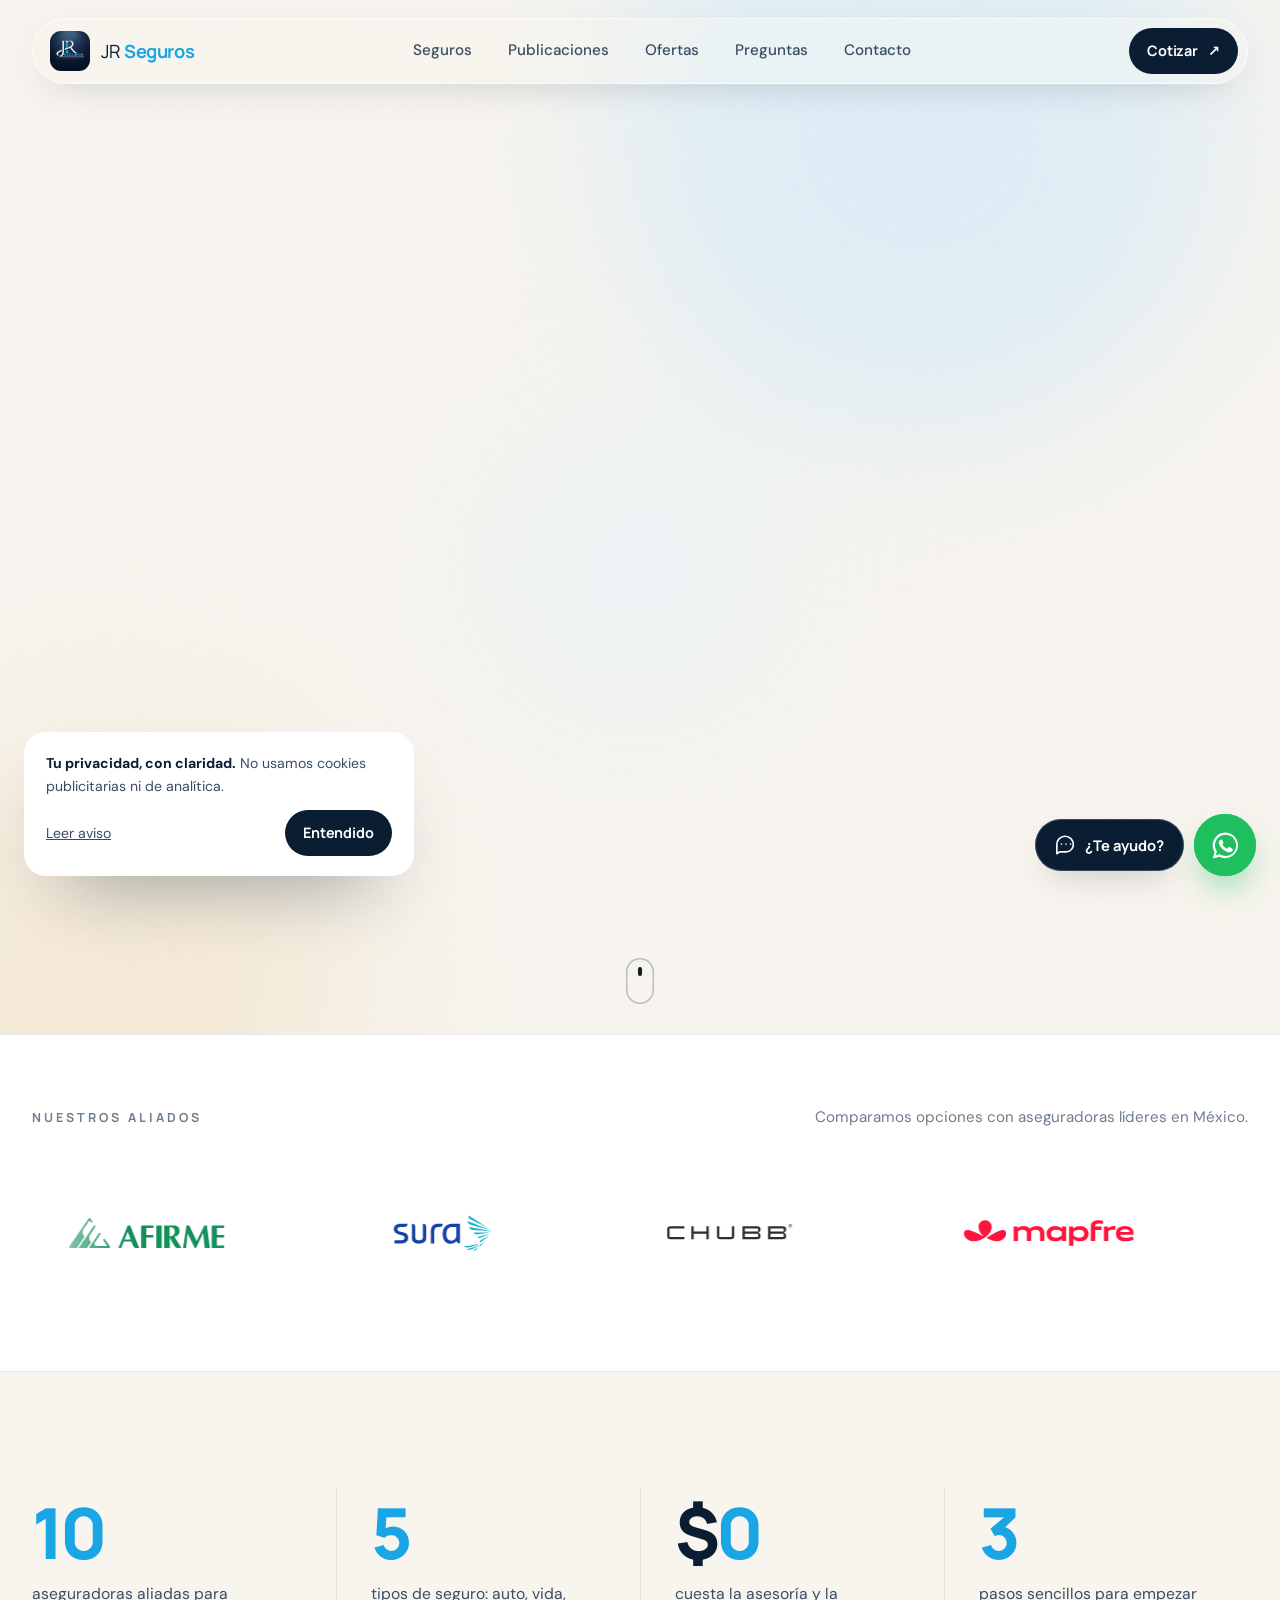
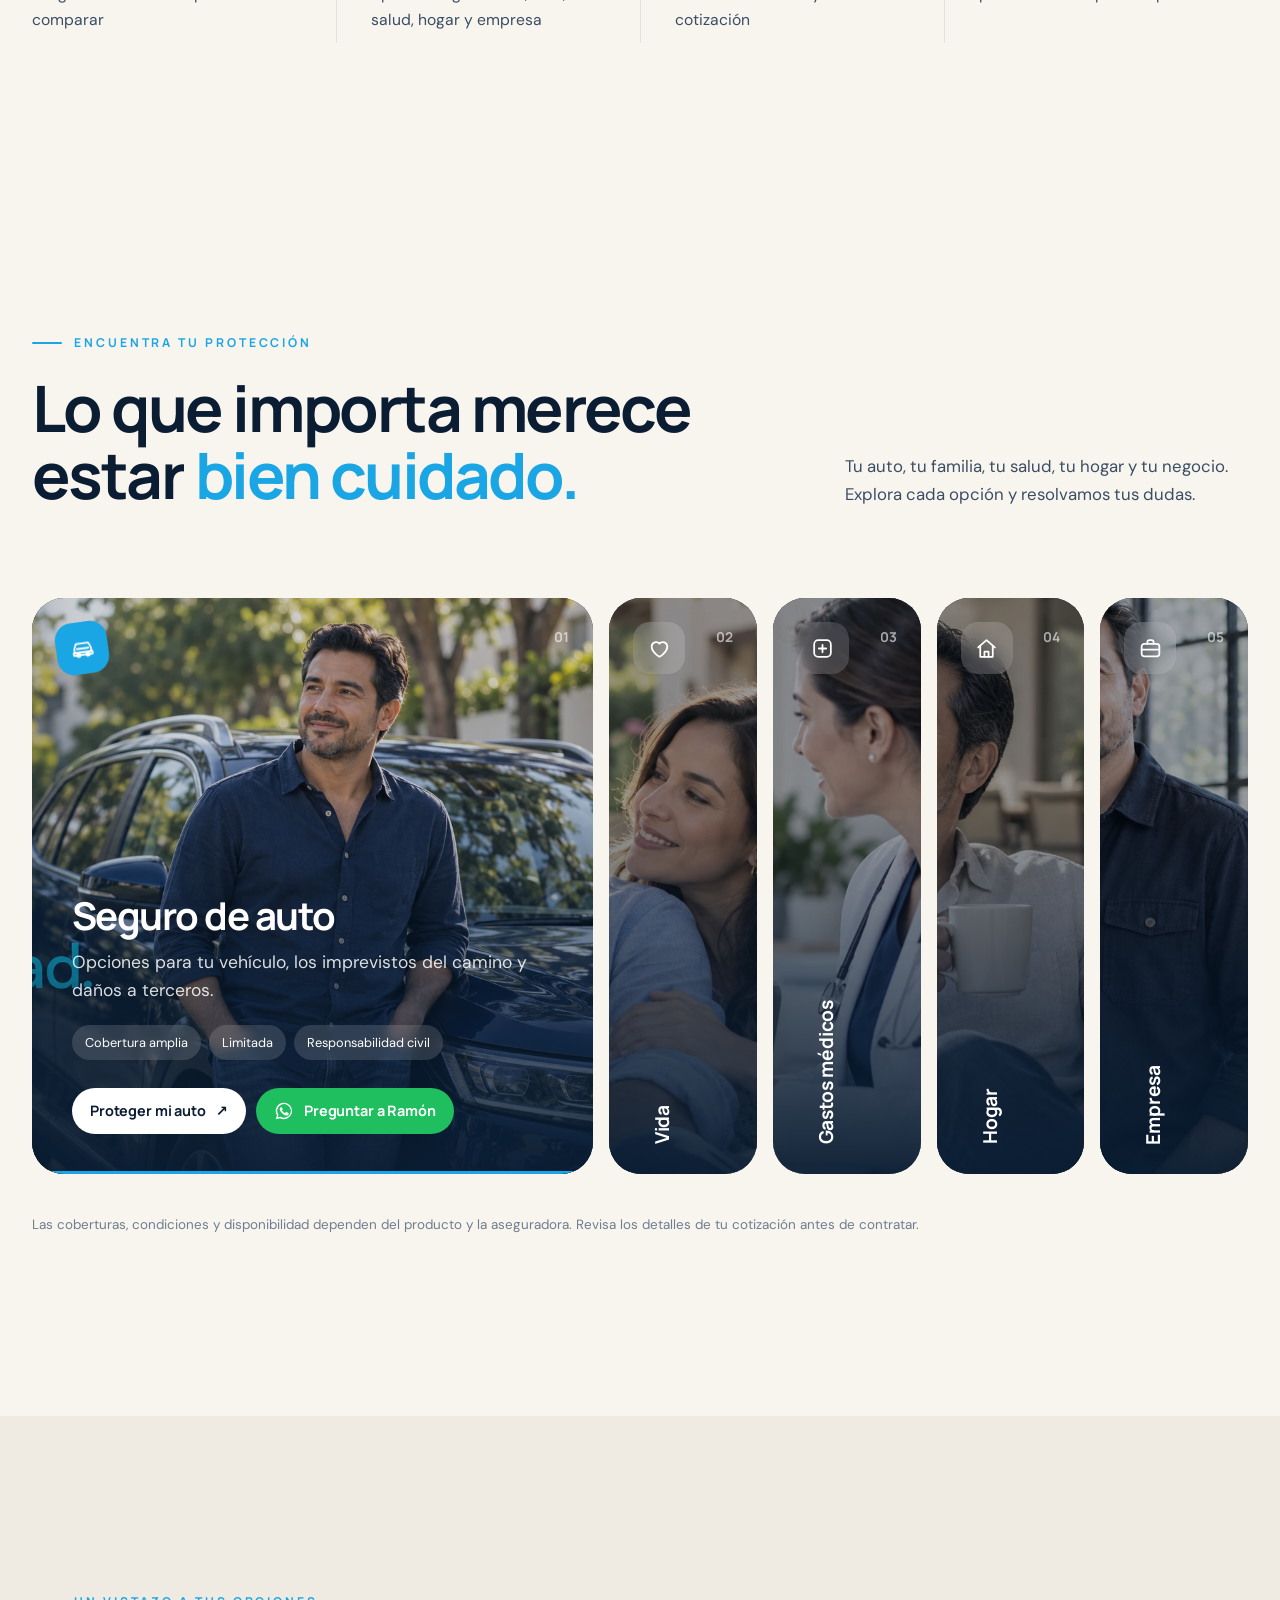
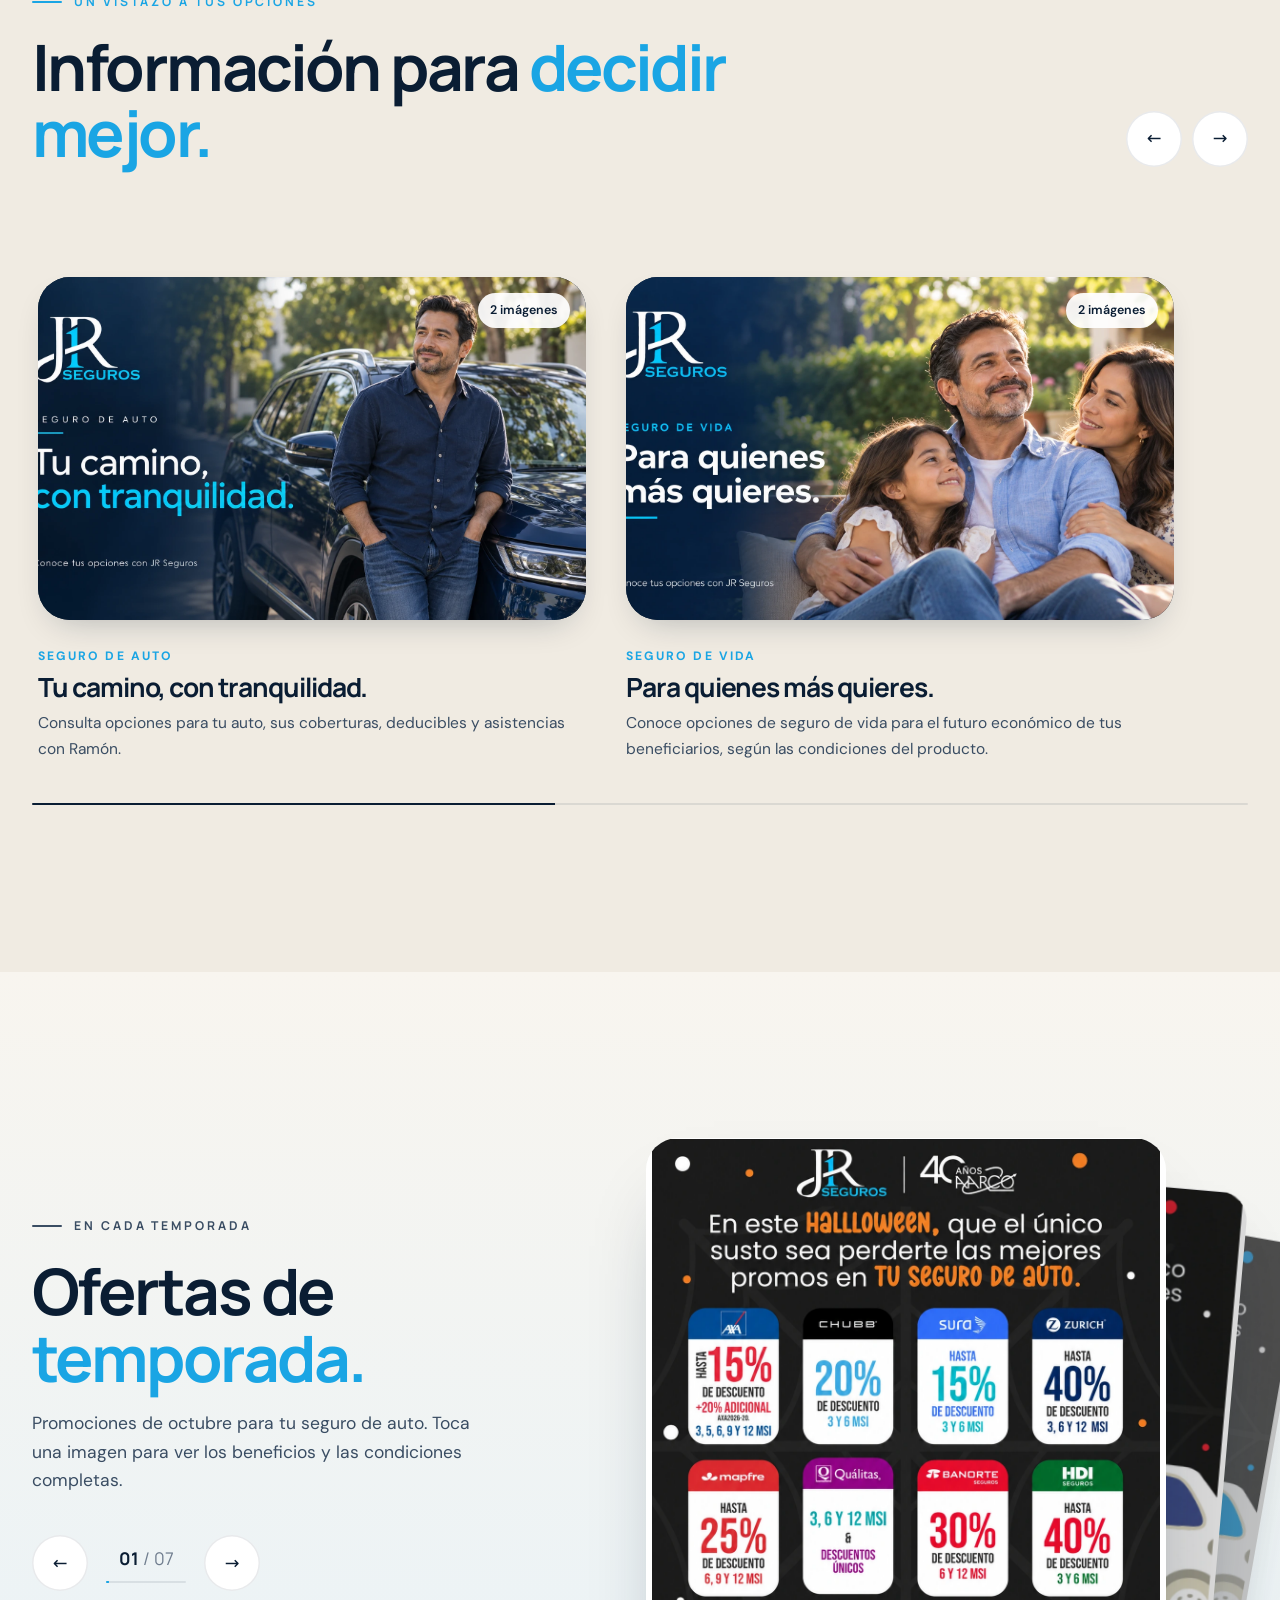
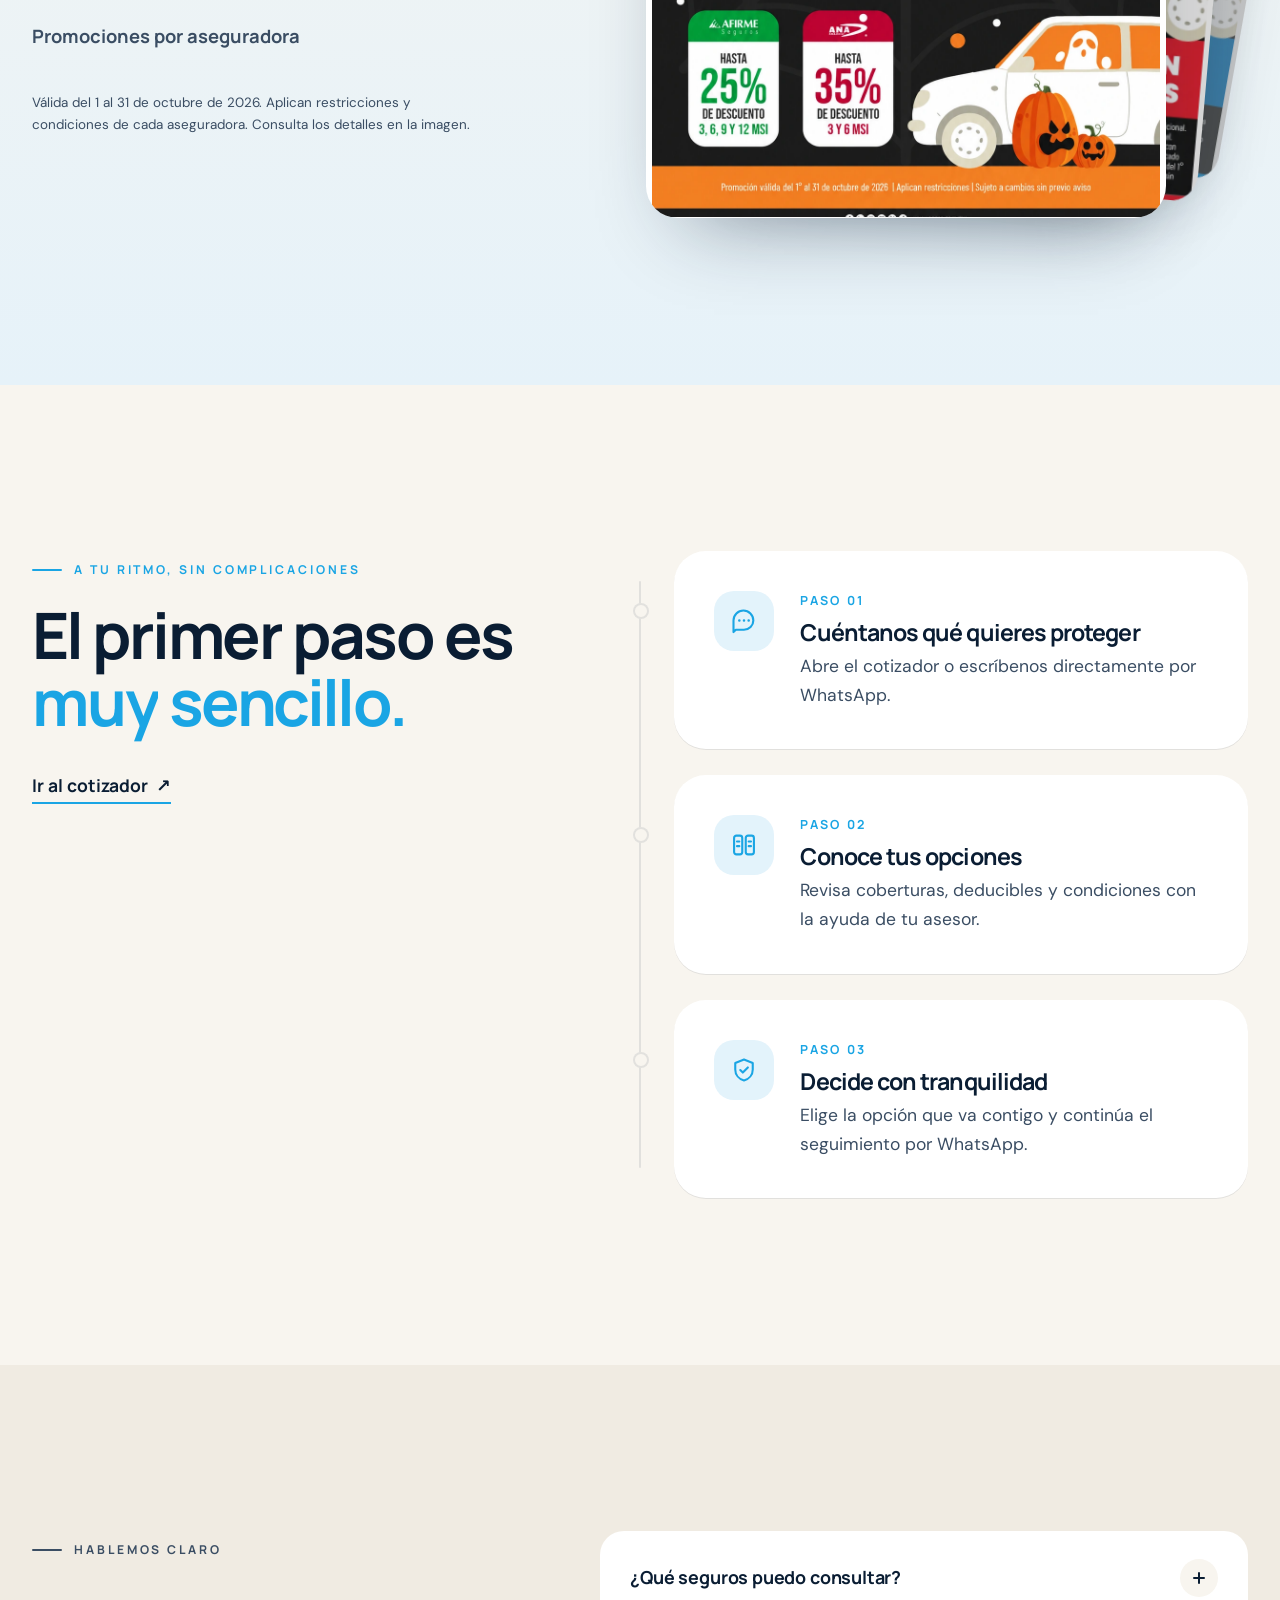
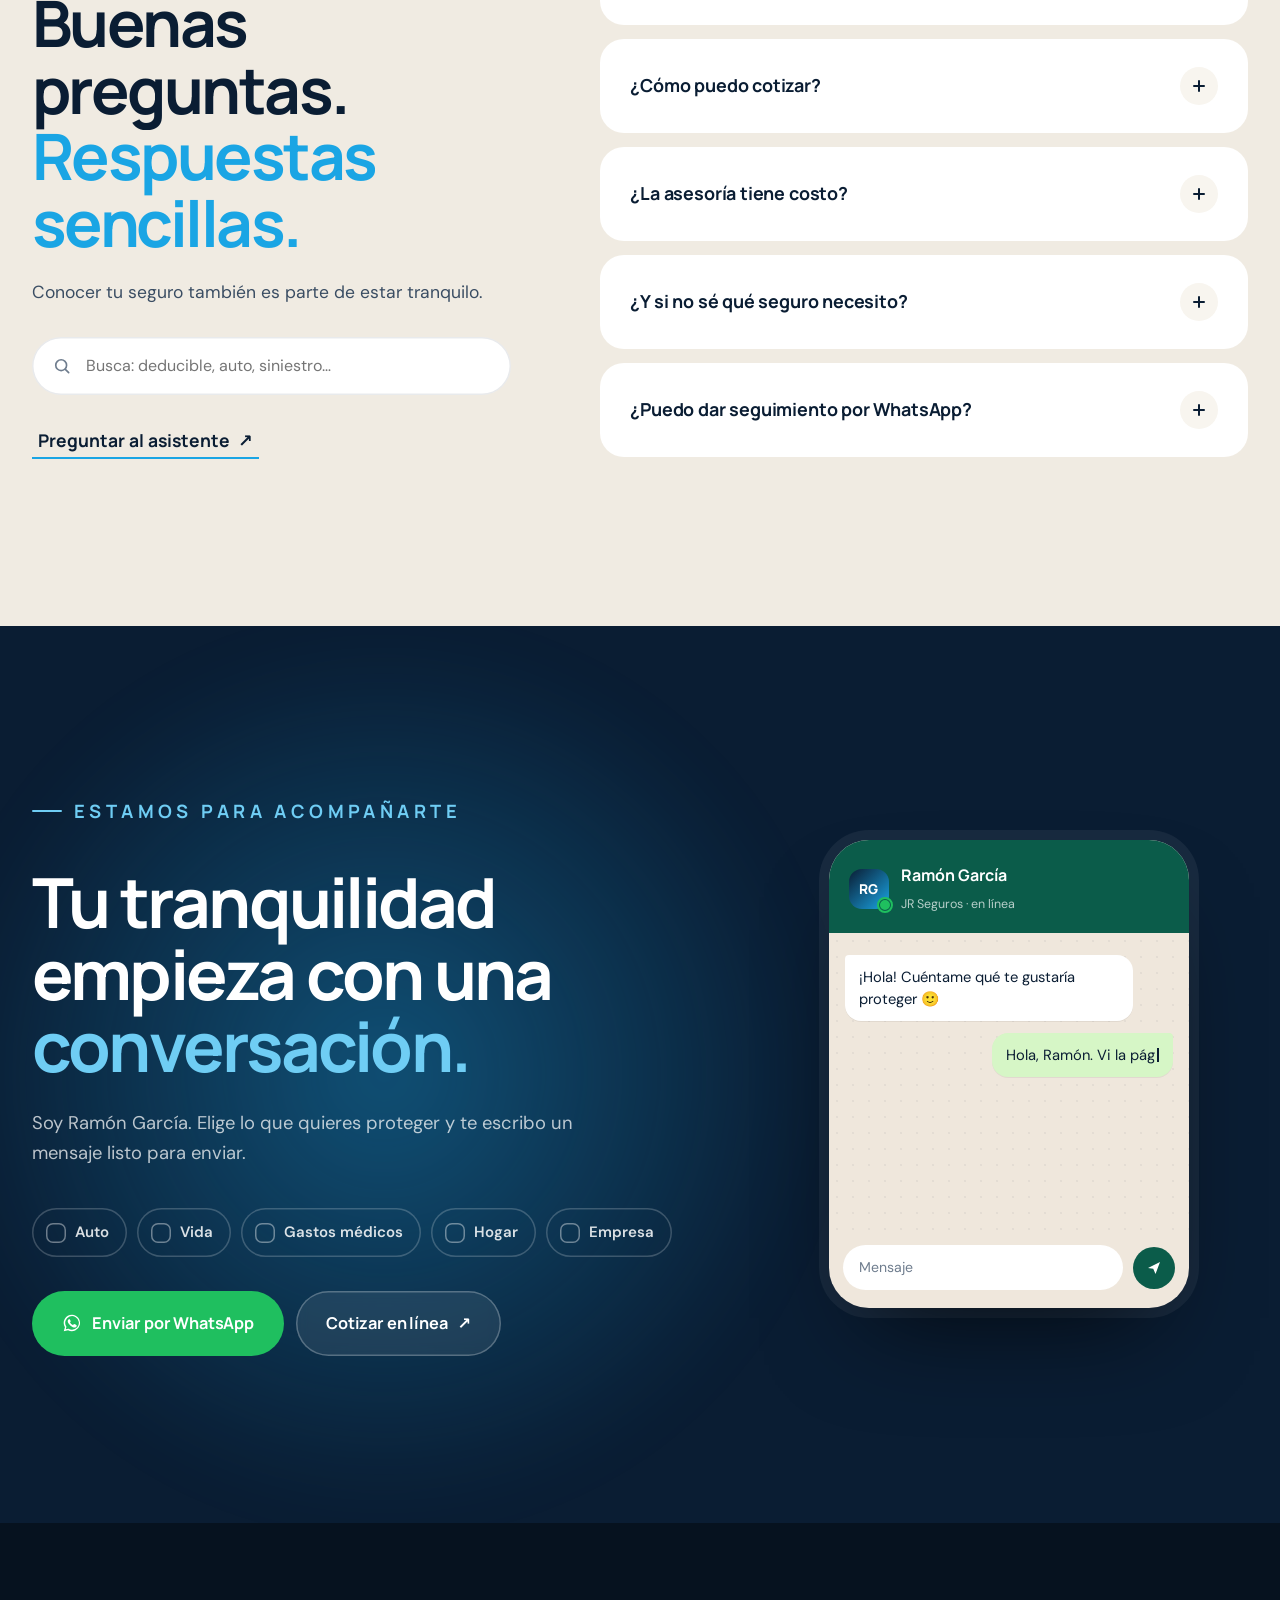
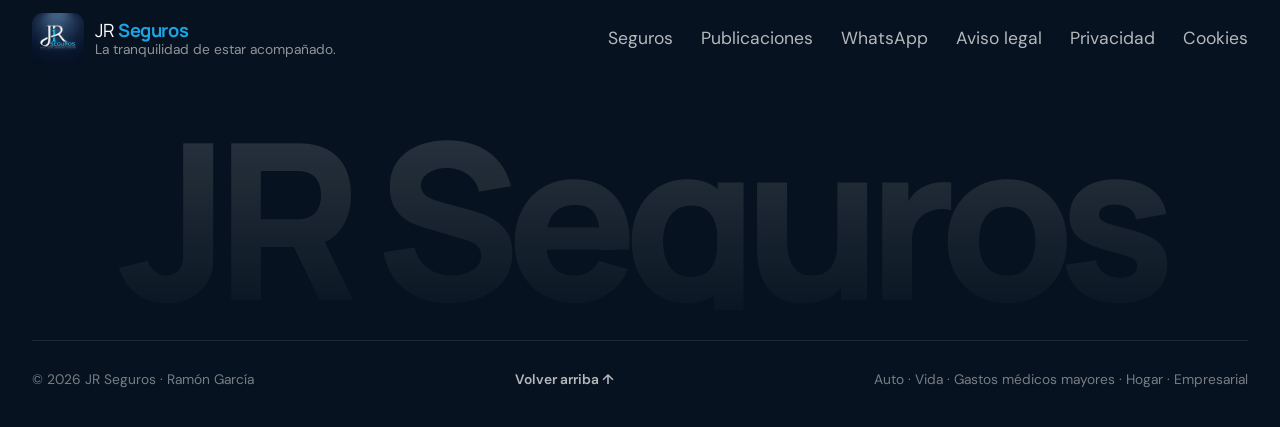
==== commit 39dc6eb7: "Nueva animación de carga: anillo de progreso, halo y apertura en columnas - Logo con anillo que se l" ====
--- a/index.html
+++ b/index.html
@@ -34,20 +34,35 @@
   <link rel="preload" href="assets/fonts/manrope-latin.woff2" as="font" type="font/woff2" crossorigin />
   <link rel="preload" href="assets/fonts/dm-sans-latin.woff2" as="font" type="font/woff2" crossorigin />
   <link rel="preload" href="assets/images/optimized/portada-patrimonio.webp" as="image" />
-  <link rel="stylesheet" href="css/estilo.css?v=rediseno-20261118" />
-  <script src="js/contenido.js?v=rediseno-20261118" defer></script>
-  <script src="js/conocimiento.js?v=rediseno-20261118" defer></script>
-  <script src="js/datos.js?v=rediseno-20261118" defer></script>
-  <script src="js/main.js?v=rediseno-20261118" defer></script>
+  <link rel="stylesheet" href="css/estilo.css?v=carga-20261118" />
+  <script src="js/contenido.js?v=carga-20261118" defer></script>
+  <script src="js/conocimiento.js?v=carga-20261118" defer></script>
+  <script src="js/datos.js?v=carga-20261118" defer></script>
+  <script src="js/main.js?v=carga-20261118" defer></script>
 </head>
 <body>
   <!-- Pantalla de entrada -->
   <div class="loader" id="loader" aria-hidden="true">
-    <div class="loader-inner">
-      <img src="assets/images/optimized/logo-minimalista.webp" alt="" width="84" height="84" />
-      <p class="loader-word"><span>La</span> <span>tranquilidad</span> <span>de</span> <span>estar</span> <span>acompañado.</span></p>
-    </div>
-    <span class="loader-count" id="loader-count">0</span>
+    <div class="ld-cols"><i></i><i></i><i></i><i></i><i></i></div>
+    <div class="ld-stage">
+      <div class="ld-orb">
+        <span class="ld-halo"></span>
+        <svg class="ld-ring" viewBox="0 0 120 120">
+          <defs><linearGradient id="ld-grad" x1="0" y1="0" x2="1" y2="1"><stop offset="0" stop-color="#6fcdf4" /><stop offset="1" stop-color="#1aa5e4" /></linearGradient></defs>
+          <circle class="ld-track" cx="60" cy="60" r="54" />
+          <circle class="ld-prog" id="ld-prog" cx="60" cy="60" r="54" />
+        </svg>
+        <span class="ld-spin" id="ld-spin"><i></i></span>
+        <span class="ld-wave"></span>
+        <img class="ld-logo" src="assets/images/optimized/logo-minimalista.webp" alt="" width="96" height="96" />
+      </div>
+      <p class="ld-brand"><span>J</span><span>R</span><span class="sp"></span><span>S</span><span>E</span><span>G</span><span>U</span><span>R</span><span>O</span><span>S</span></p>
+      <p class="ld-tag">La tranquilidad de estar acompañado.</p>
+    </div>
+    <div class="ld-foot">
+      <span class="ld-bar"><i id="ld-bar"></i></span>
+      <span class="ld-pct"><b id="loader-count">0</b>%</span>
+    </div>
   </div>
 
   <!-- Cursor suave (solo escritorio) -->
--- a/css/estilo.css
+++ b/css/estilo.css
@@ -67,15 +67,53 @@
 .round:active { transform: scale(.94); }
 
 /* ---------- Loader ---------- */
-.loader { position: fixed; inset: 0; z-index: 200; background: var(--ink); color: #fff; display: grid; place-items: center; transition: transform 1.1s var(--ease-io); }
-.loader-inner { display: grid; justify-items: center; gap: 26px; }
-.loader img { border-radius: 22px; animation: pop 1s var(--ease) both; }
-.loader-word { margin: 0; font-family: var(--head); font-size: 1.05rem; letter-spacing: -.01em; color: rgba(255,255,255,.75); overflow: hidden; }
-.loader-word span { display: inline-block; animation: wordUp .9s var(--ease) both; }
-.loader-word span:nth-child(2) { animation-delay: .08s; } .loader-word span:nth-child(3) { animation-delay: .16s; } .loader-word span:nth-child(4) { animation-delay: .24s; } .loader-word span:nth-child(5) { animation-delay: .32s; }
-.loader-count { position: absolute; right: 40px; bottom: 30px; font-family: var(--head); font-weight: 800; font-size: clamp(3rem, 8vw, 6rem); letter-spacing: -.05em; color: rgba(255,255,255,.12); }
-.loaded .loader { transform: translateY(-100%); }
-.loaded .loader-inner { opacity: 0; transform: translateY(-40px); transition: .6s var(--ease); }
+.loader { position: fixed; inset: 0; z-index: 200; color: #fff; display: grid; place-items: center; pointer-events: none; }
+.loader:not(.gone) { pointer-events: auto; }
+/* Seguro: si el JS fallara, la pantalla de carga se retira sola a los 7 s */
+.loader { animation: ldFailsafe .6s ease 7s forwards; }
+@keyframes ldFailsafe { to { opacity: 0; visibility: hidden; } }
+/* Fondo en 5 columnas que suben escalonadas al terminar */
+.ld-cols { position: absolute; inset: 0; display: flex; }
+.ld-cols i { flex: 1; height: 100%; margin-right: -1px; background: var(--ink); transition: transform 1s var(--ease-io); }
+.ld-cols i:nth-child(1) { transition-delay: .24s; } .ld-cols i:nth-child(2) { transition-delay: .12s; } .ld-cols i:nth-child(3) { transition-delay: 0s; } .ld-cols i:nth-child(4) { transition-delay: .12s; } .ld-cols i:nth-child(5) { transition-delay: .24s; }
+.loaded .ld-cols i { transform: translateY(-101%); }
+.loaded .ld-cols i:nth-child(even) { transform: translateY(101%); }
+/* Centro */
+.ld-stage { position: relative; display: grid; justify-items: center; gap: 30px; transition: opacity .55s var(--ease), transform .8s var(--ease), filter .55s; }
+.loaded .ld-stage { opacity: 0; transform: scale(.88) translateY(-20px); filter: blur(8px); }
+.ld-orb { position: relative; width: clamp(150px, 22vw, 190px); aspect-ratio: 1; display: grid; place-items: center; animation: orbIn 1.1s var(--ease) both; }
+.ld-halo { position: absolute; inset: -18%; border-radius: 50%; background: conic-gradient(from 0deg, rgba(26,165,228,0), #1aa5e4, #6fcdf4, rgba(26,165,228,0) 70%); filter: blur(28px); opacity: .55; animation: spin 3.2s linear infinite, breatheHalo 2.4s ease-in-out infinite; }
+.ld-ring { position: absolute; inset: 0; width: 100%; height: 100%; transform: rotate(-90deg); overflow: visible; }
+.ld-ring circle { fill: none; stroke-width: 3; }
+.ld-track { stroke: rgba(255,255,255,.08); }
+.ld-prog { stroke: url(#ld-grad); stroke-linecap: round; stroke-dasharray: 339.29; stroke-dashoffset: 339.29; filter: drop-shadow(0 0 6px rgba(111,205,244,.8)); }
+.ld-spin { position: absolute; inset: 0; transform: rotate(0deg); }
+.ld-spin i { position: absolute; left: 50%; top: 0; width: 12px; height: 12px; margin: -6px 0 0 -6px; border-radius: 50%; background: #fff; box-shadow: 0 0 0 4px rgba(111,205,244,.35), 0 0 22px 6px rgba(111,205,244,.9); }
+.ld-logo { position: relative; width: 52%; height: auto; border-radius: 24%; box-shadow: 0 20px 50px -10px rgba(0,0,0,.6); animation: logoIn 1.2s var(--ease) .15s both, floatY 3s ease-in-out 1.4s infinite; }
+.ld-wave { position: absolute; inset: 0; border-radius: 50%; border: 2px solid var(--sky-2); opacity: 0; }
+.loader.done .ld-wave { animation: wave .9s var(--ease) forwards; }
+.loader.done .ld-logo { animation: logoPop .6s var(--ease) both; }
+.ld-brand { margin: 0; display: flex; font-family: var(--head); font-weight: 800; font-size: clamp(1.4rem, 3vw, 1.9rem); letter-spacing: .32em; padding-left: .32em; overflow: hidden; }
+.ld-brand span { display: inline-block; animation: charUp .9s var(--ease) both; }
+.ld-brand .sp { width: .5em; }
+.ld-brand span:nth-child(n+3) { color: var(--sky-2); }
+.ld-brand span:nth-child(1) { animation-delay: .35s; } .ld-brand span:nth-child(2) { animation-delay: .4s; } .ld-brand span:nth-child(4) { animation-delay: .48s; } .ld-brand span:nth-child(5) { animation-delay: .52s; } .ld-brand span:nth-child(6) { animation-delay: .56s; } .ld-brand span:nth-child(7) { animation-delay: .6s; } .ld-brand span:nth-child(8) { animation-delay: .64s; } .ld-brand span:nth-child(9) { animation-delay: .68s; } .ld-brand span:nth-child(10) { animation-delay: .72s; }
+.ld-tag { margin: -14px 0 0; font-size: .98rem; color: rgba(255,255,255,.6); animation: fadeUp 1s var(--ease) .85s both; }
+.ld-foot { position: absolute; left: 50%; bottom: clamp(30px, 6vh, 56px); width: min(320px, 70vw); translate: -50% 0; display: grid; grid-template-columns: 1fr auto; align-items: center; gap: 16px; font-family: var(--head); transition: opacity .4s; animation: fadeUp 1s var(--ease) .5s both; }
+.loaded .ld-foot { opacity: 0; }
+.ld-bar { height: 2px; border-radius: 2px; background: rgba(255,255,255,.12); overflow: hidden; }
+.ld-bar i { display: block; height: 100%; background: linear-gradient(90deg, var(--sky), var(--sky-2)); transform-origin: left; transform: scaleX(0); box-shadow: 0 0 12px var(--sky-2); }
+.ld-pct { font-size: .9rem; color: rgba(255,255,255,.55); min-width: 3.4em; text-align: right; font-variant-numeric: tabular-nums; }
+.ld-pct b { color: #fff; font-weight: 800; }
+@keyframes spin { to { transform: rotate(360deg); } }
+@keyframes breatheHalo { 50% { opacity: .85; } }
+@keyframes orbIn { from { opacity: 0; transform: scale(.6); } }
+@keyframes logoIn { from { opacity: 0; transform: scale(.5) rotate(-12deg); filter: blur(10px); } }
+@keyframes logoPop { 0% { transform: scale(1); } 40% { transform: scale(1.12); } 100% { transform: scale(1); } }
+@keyframes floatY { 50% { translate: 0 -5px; } }
+@keyframes wave { from { opacity: .9; transform: scale(1); } to { opacity: 0; transform: scale(1.9); } }
+@keyframes charUp { from { transform: translateY(110%); opacity: 0; } }
+@keyframes fadeUp { from { opacity: 0; transform: translateY(14px); } }
 @keyframes pop { from { opacity: 0; transform: scale(.6) rotate(-10deg); } }
 @keyframes wordUp { from { transform: translateY(110%); opacity: 0; } }
 
